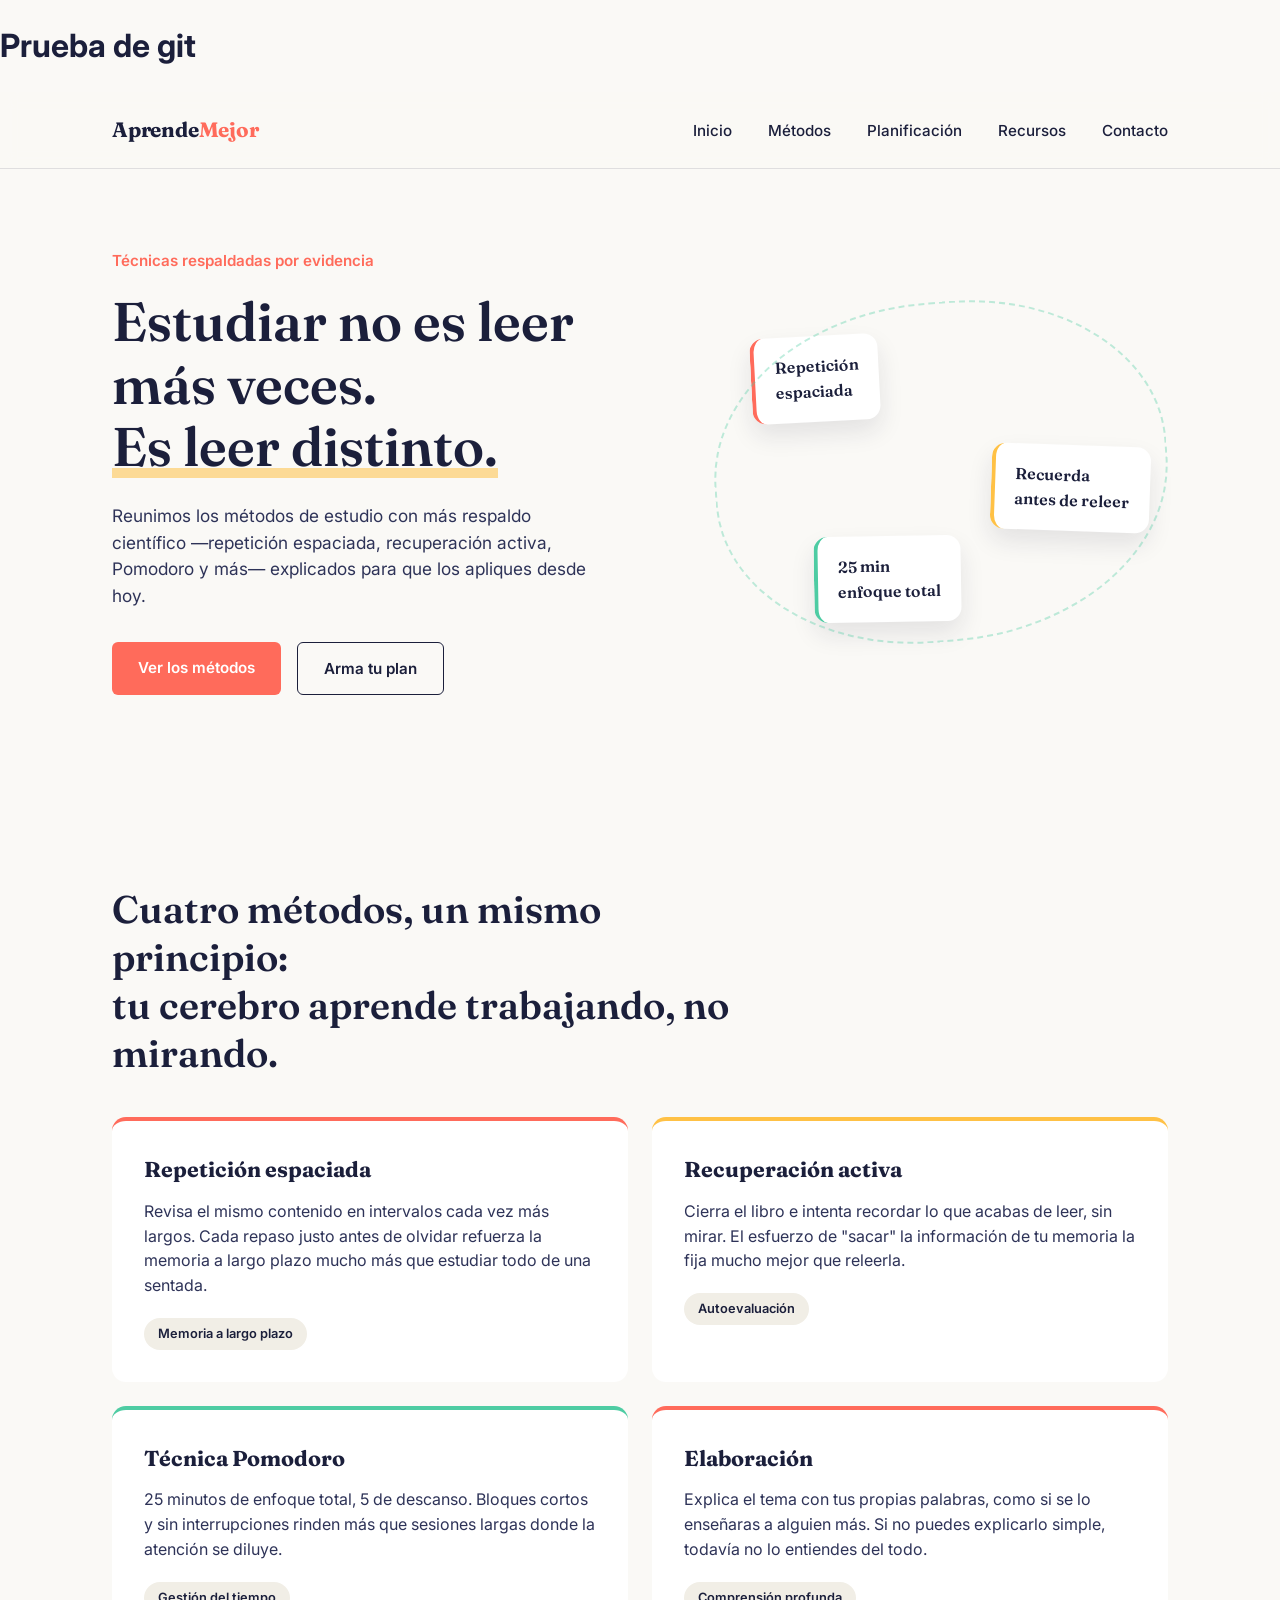
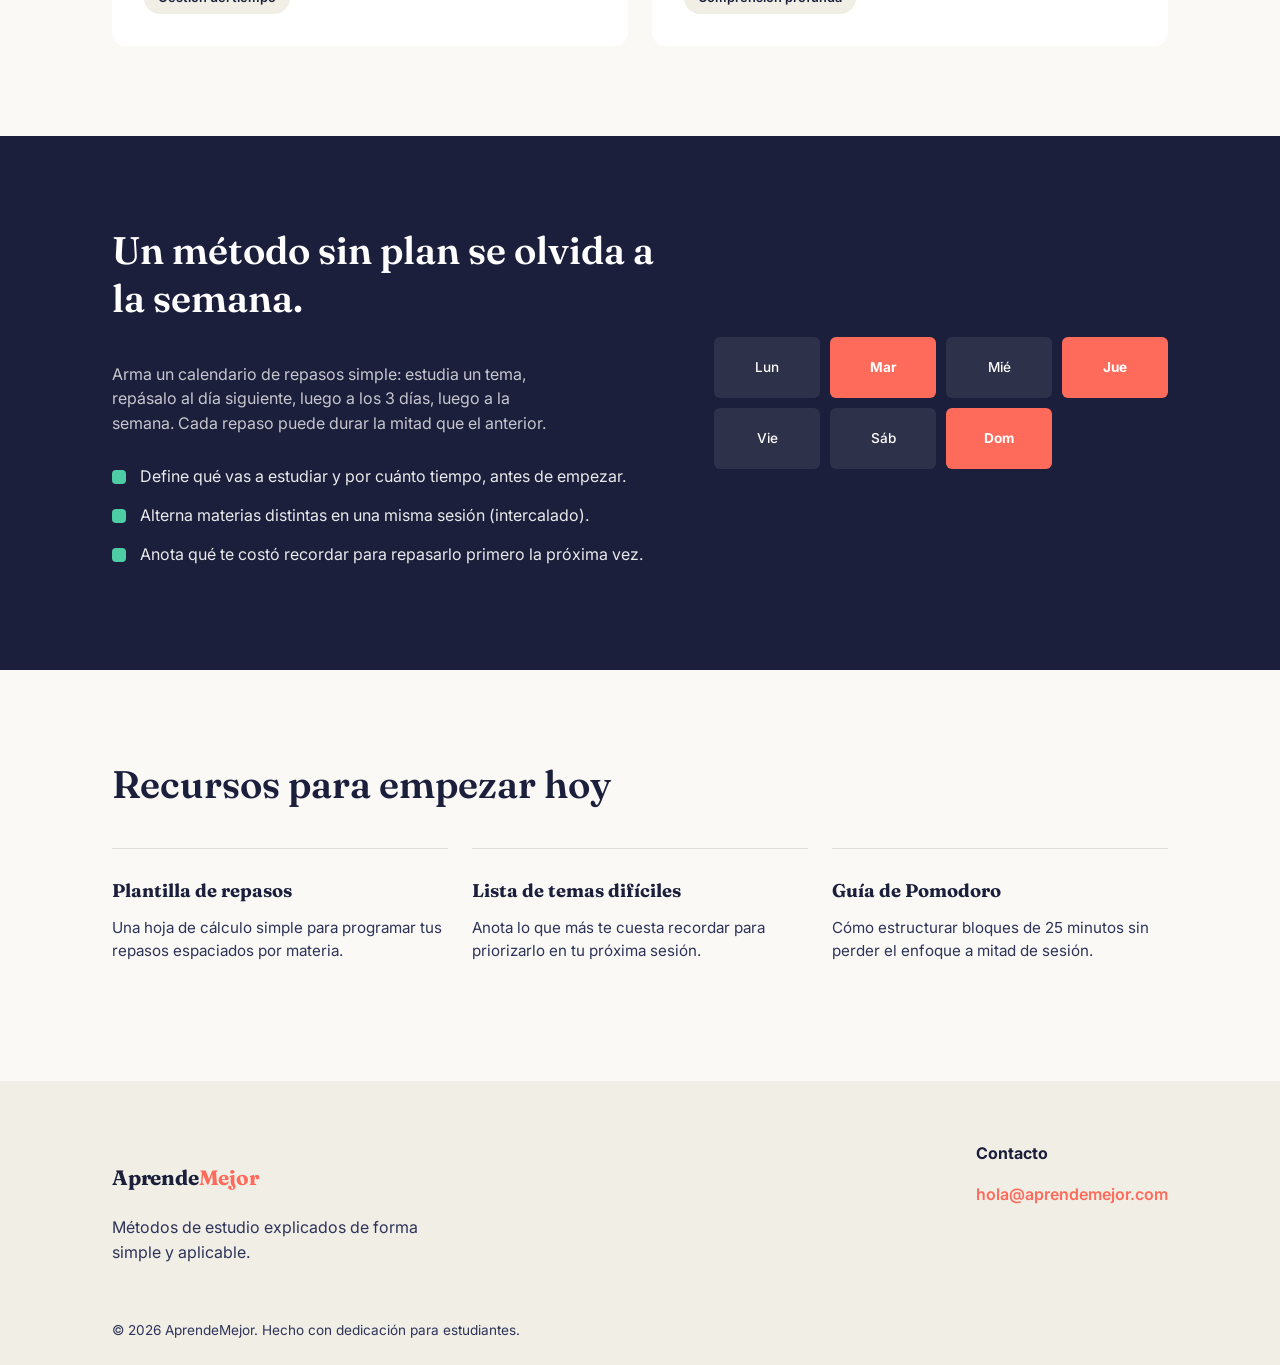
==== index.html @ 11d0bf81 "Prueba de conexion" ====
<!DOCTYPE html>
<html lang="es">
<head>
  <meta charset="UTF-8">
  <meta name="viewport" content="width=device-width, initial-scale=1.0">
  <title>Aprende Mejor — Métodos de Estudio</title>
  <meta name="description" content="Guía práctica de métodos de estudio comprobados: técnicas, planificación y herramientas para estudiar mejor.">
  <h1>Prueba de git</h1>
  <link rel="preconnect" href="https://fonts.googleapis.com">
  <link rel="preconnect" href="https://fonts.gstatic.com" crossorigin>
  <link href="https://fonts.googleapis.com/css2?family=Fraunces:opsz,wght@9..144,400;9..144,600;9..144,700&family=Inter:wght@400;500;600;700&display=swap" rel="stylesheet">
  <link rel="stylesheet" href="styles.css">
</head>
<body>

  <!-- ===== HEADER / MENÚ ===== -->
  <header class="site-header" id="header">
    <div class="header-inner">
      <a href="#inicio" class="logo">Aprende<span class="logo-accent">Mejor</span></a>

      <nav class="main-nav" id="main-nav">
        <ul>
          <li><a href="#inicio">Inicio</a></li>
          <li><a href="#metodos">Métodos</a></li>
          <li><a href="#planificacion">Planificación</a></li>
          <li><a href="#recursos">Recursos</a></li>
          <li><a href="#contacto">Contacto</a></li>
        </ul>
      </nav>

      <button class="menu-toggle" id="menu-toggle" aria-label="Abrir menú" aria-expanded="false">
        <span></span><span></span><span></span>
      </button>
    </div>
  </header>

  <!-- ===== HERO ===== -->
  <section class="hero" id="inicio">
    <div class="hero-inner">
      <p class="hero-eyebrow">Técnicas respaldadas por evidencia</p>
      <h1 class="hero-title">Estudiar no es leer más veces. <span class="underline-mark">Es leer distinto.</span></h1>
      <p class="hero-lead">Reunimos los métodos de estudio con más respaldo científico —repetición espaciada, recuperación activa, Pomodoro y más— explicados para que los apliques desde hoy.</p>
      <div class="hero-actions">
        <a href="#metodos" class="btn btn-primary">Ver los métodos</a>
        <a href="#planificacion" class="btn btn-ghost">Arma tu plan</a>
      </div>
    </div>
    <div class="hero-visual" aria-hidden="true">
      <div class="note-card note-1">Repetición<br>espaciada</div>
      <div class="note-card note-2">Recuerda<br>antes de releer</div>
      <div class="note-card note-3">25 min<br>enfoque total</div>
      <div class="hero-scribble"></div>
    </div>
  </section>

  <!-- ===== MÉTODOS ===== -->
  <section class="metodos" id="metodos">
    <div class="section-inner">
      <h2 class="section-title">Cuatro métodos, un mismo principio: <br>tu cerebro aprende trabajando, no mirando.</h2>

      <div class="metodos-grid">
        <article class="metodo-card metodo-coral">
          <h3>Repetición espaciada</h3>
          <p>Revisa el mismo contenido en intervalos cada vez más largos. Cada repaso justo antes de olvidar refuerza la memoria a largo plazo mucho más que estudiar todo de una sentada.</p>
          <span class="metodo-tag">Memoria a largo plazo</span>
        </article>

        <article class="metodo-card metodo-mango">
          <h3>Recuperación activa</h3>
          <p>Cierra el libro e intenta recordar lo que acabas de leer, sin mirar. El esfuerzo de "sacar" la información de tu memoria la fija mucho mejor que releerla.</p>
          <span class="metodo-tag">Autoevaluación</span>
        </article>

        <article class="metodo-card metodo-menta">
          <h3>Técnica Pomodoro</h3>
          <p>25 minutos de enfoque total, 5 de descanso. Bloques cortos y sin interrupciones rinden más que sesiones largas donde la atención se diluye.</p>
          <span class="metodo-tag">Gestión del tiempo</span>
        </article>

        <article class="metodo-card metodo-coral">
          <h3>Elaboración</h3>
          <p>Explica el tema con tus propias palabras, como si se lo enseñaras a alguien más. Si no puedes explicarlo simple, todavía no lo entiendes del todo.</p>
          <span class="metodo-tag">Comprensión profunda</span>
        </article>
      </div>
    </div>
  </section>

  <!-- ===== PLANIFICACIÓN ===== -->
  <section class="planificacion" id="planificacion">
    <div class="section-inner planificacion-inner">
      <div class="planificacion-texto">
        <h2 class="section-title">Un método sin plan se olvida a la semana.</h2>
        <p>Arma un calendario de repasos simple: estudia un tema, repásalo al día siguiente, luego a los 3 días, luego a la semana. Cada repaso puede durar la mitad que el anterior.</p>
        <ul class="check-list">
          <li>Define qué vas a estudiar y por cuánto tiempo, antes de empezar.</li>
          <li>Alterna materias distintas en una misma sesión (intercalado).</li>
          <li>Anota qué te costó recordar para repasarlo primero la próxima vez.</li>
        </ul>
      </div>
      <div class="planificacion-visual" aria-hidden="true">
        <div class="calendar-mock">
          <div class="cal-day">Lun</div>
          <div class="cal-day active">Mar</div>
          <div class="cal-day">Mié</div>
          <div class="cal-day active">Jue</div>
          <div class="cal-day">Vie</div>
          <div class="cal-day">Sáb</div>
          <div class="cal-day active">Dom</div>
        </div>
      </div>
    </div>
  </section>

  <!-- ===== RECURSOS ===== -->
  <section class="recursos" id="recursos">
    <div class="section-inner">
      <h2 class="section-title">Recursos para empezar hoy</h2>
      <div class="recursos-grid">
        <div class="recurso-item">
          <h3>Plantilla de repasos</h3>
          <p>Una hoja de cálculo simple para programar tus repasos espaciados por materia.</p>
        </div>
        <div class="recurso-item">
          <h3>Lista de temas difíciles</h3>
          <p>Anota lo que más te cuesta recordar para priorizarlo en tu próxima sesión.</p>
        </div>
        <div class="recurso-item">
          <h3>Guía de Pomodoro</h3>
          <p>Cómo estructurar bloques de 25 minutos sin perder el enfoque a mitad de sesión.</p>
        </div>
      </div>
    </div>
  </section>

  <!-- ===== CONTACTO / FOOTER ===== -->
  <footer class="site-footer" id="contacto">
    <div class="footer-inner">
      <div class="footer-brand">
        <p class="logo">Aprende<span class="logo-accent">Mejor</span></p>
        <p>Métodos de estudio explicados de forma simple y aplicable.</p>
      </div>
      <div class="footer-contact">
        <h3>Contacto</h3>
        <p><a href="mailto:hola@aprendemejor.com">hola@aprendemejor.com</a></p>
      </div>
    </div>
    <p class="footer-bottom">© 2026 AprendeMejor. Hecho con dedicación para estudiantes.</p>
  </footer>

  <script src="js/script.js"></script>
</body>
</html>
---- styles.css ----
/* =========================================
   AprendeMejor — Design tokens
   ========================================= */
:root {
  /* Color */
  --color-ink: #1B1F3B;
  --color-ink-soft: #2E3358;
  --color-bg: #FAF9F6;
  --color-bg-alt: #F1EEE6;
  --color-coral: #FF6B5B;
  --color-mango: #FFC145;
  --color-menta: #4ECCA3;
  --color-white: #FFFFFF;
  --color-border: rgba(27, 31, 59, 0.12);

  /* Type */
  --font-display: 'Fraunces', serif;
  --font-body: 'Inter', sans-serif;

  /* Layout */
  --container-width: 1120px;
  --radius-sm: 6px;
  --radius-md: 14px;
}

* { box-sizing: border-box; }

html {
  scroll-behavior: smooth;
}

body {
  margin: 0;
  font-family: var(--font-body);
  color: var(--color-ink);
  background: var(--color-bg);
  line-height: 1.55;
}

img { max-width: 100%; display: block; }

a { color: inherit; text-decoration: none; }

ul { list-style: none; margin: 0; padding: 0; }

.section-inner,
.header-inner,
.footer-inner {
  max-width: var(--container-width);
  margin: 0 auto;
  padding: 0 32px;
}

.section-title {
  font-family: var(--font-display);
  font-weight: 600;
  font-size: clamp(1.7rem, 3vw, 2.4rem);
  line-height: 1.25;
  max-width: 640px;
  margin: 0 0 40px;
}

/* =========================================
   Header
   ========================================= */
.site-header {
  position: sticky;
  top: 0;
  z-index: 50;
  background: rgba(250, 249, 246, 0.9);
  backdrop-filter: blur(8px);
  border-bottom: 1px solid var(--color-border);
}

.header-inner {
  display: flex;
  align-items: center;
  justify-content: space-between;
  height: 76px;
}

.logo {
  font-family: var(--font-display);
  font-weight: 700;
  font-size: 1.3rem;
  letter-spacing: -0.01em;
}

.logo-accent { color: var(--color-coral); }

.main-nav ul {
  display: flex;
  gap: 36px;
}

.main-nav a {
  font-weight: 500;
  font-size: 0.95rem;
  position: relative;
  padding-bottom: 4px;
}

.main-nav a::after {
  content: '';
  position: absolute;
  left: 0;
  bottom: 0;
  width: 0;
  height: 2px;
  background: var(--color-coral);
  transition: width 0.2s ease;
}

.main-nav a:hover::after { width: 100%; }

.menu-toggle {
  display: none;
  flex-direction: column;
  justify-content: center;
  gap: 5px;
  width: 34px;
  height: 34px;
  background: none;
  border: none;
  cursor: pointer;
}

.menu-toggle span {
  height: 2px;
  background: var(--color-ink);
  border-radius: 2px;
}

/* =========================================
   Hero
   ========================================= */
.hero {
  max-width: var(--container-width);
  margin: 0 auto;
  padding: 80px 32px 100px;
  display: grid;
  grid-template-columns: 1.1fr 0.9fr;
  gap: 48px;
  align-items: center;
}

.hero-eyebrow {
  color: var(--color-coral);
  font-weight: 600;
  font-size: 0.95rem;
  margin: 0 0 18px;
}

.hero-title {
  font-family: var(--font-display);
  font-weight: 600;
  font-size: clamp(2.2rem, 4.4vw, 3.4rem);
  line-height: 1.15;
  margin: 0 0 24px;
}

.underline-mark {
  position: relative;
  white-space: nowrap;
}

.underline-mark::after {
  content: '';
  position: absolute;
  left: 0;
  right: 0;
  bottom: 2px;
  height: 10px;
  background: var(--color-mango);
  opacity: 0.55;
  z-index: -1;
}

.hero-lead {
  font-size: 1.08rem;
  max-width: 480px;
  color: var(--color-ink-soft);
  margin: 0 0 32px;
}

.hero-actions { display: flex; gap: 16px; flex-wrap: wrap; }

.btn {
  display: inline-block;
  padding: 14px 26px;
  border-radius: var(--radius-sm);
  font-weight: 600;
  font-size: 0.95rem;
  transition: transform 0.15s ease, box-shadow 0.15s ease;
}

.btn-primary {
  background: var(--color-coral);
  color: var(--color-white);
}

.btn-primary:hover { transform: translateY(-2px); }

.btn-ghost {
  border: 1.5px solid var(--color-ink);
}

.btn-ghost:hover { background: var(--color-ink); color: var(--color-white); }

.hero-visual {
  position: relative;
  min-height: 340px;
}

.hero-scribble {
  position: absolute;
  inset: 0;
  border: 2px dashed var(--color-menta);
  border-radius: 50% 45% 50% 45%;
  opacity: 0.35;
  transform: rotate(-4deg);
}

.note-card {
  position: absolute;
  background: var(--color-white);
  border-radius: var(--radius-md);
  padding: 18px 20px;
  font-family: var(--font-display);
  font-weight: 600;
  font-size: 1rem;
  box-shadow: 0 12px 24px rgba(27, 31, 59, 0.1);
}

.note-1 { top: 10%; left: 8%; border-left: 4px solid var(--color-coral); transform: rotate(-3deg); }
.note-2 { top: 42%; right: 4%; border-left: 4px solid var(--color-mango); transform: rotate(2deg); }
.note-3 { bottom: 6%; left: 22%; border-left: 4px solid var(--color-menta); transform: rotate(-1deg); }

/* =========================================
   Métodos
   ========================================= */
.metodos { padding: 90px 0; }

.metodos-grid {
  display: grid;
  grid-template-columns: repeat(2, 1fr);
  gap: 24px;
}

.metodo-card {
  background: var(--color-white);
  border-radius: var(--radius-md);
  padding: 32px;
  border-top: 4px solid transparent;
}

.metodo-card h3 {
  font-family: var(--font-display);
  font-size: 1.35rem;
  margin: 0 0 12px;
}

.metodo-card p {
  color: var(--color-ink-soft);
  margin: 0 0 20px;
}

.metodo-tag {
  display: inline-block;
  font-size: 0.8rem;
  font-weight: 600;
  padding: 6px 14px;
  border-radius: 999px;
  background: var(--color-bg-alt);
}

.metodo-coral { border-top-color: var(--color-coral); }
.metodo-mango { border-top-color: var(--color-mango); }
.metodo-menta { border-top-color: var(--color-menta); }

/* =========================================
   Planificación
   ========================================= */
.planificacion {
  background: var(--color-ink);
  color: var(--color-white);
  padding: 90px 0;
}

.planificacion .section-title { color: var(--color-white); }

.planificacion-inner {
  display: grid;
  grid-template-columns: 1.1fr 0.9fr;
  gap: 48px;
  align-items: center;
}

.planificacion-texto p {
  color: rgba(255,255,255,0.75);
  max-width: 460px;
  margin: 0 0 28px;
}

.check-list li {
  position: relative;
  padding-left: 28px;
  margin-bottom: 14px;
  color: rgba(255,255,255,0.9);
}

.check-list li::before {
  content: '';
  position: absolute;
  left: 0;
  top: 6px;
  width: 14px;
  height: 14px;
  border-radius: 4px;
  background: var(--color-menta);
}

.calendar-mock {
  display: grid;
  grid-template-columns: repeat(4, 1fr);
  gap: 10px;
}

.cal-day {
  background: rgba(255,255,255,0.08);
  border-radius: var(--radius-sm);
  padding: 20px 8px;
  text-align: center;
  font-size: 0.85rem;
  font-weight: 500;
}

.cal-day.active {
  background: var(--color-coral);
  font-weight: 700;
}

/* =========================================
   Recursos
   ========================================= */
.recursos { padding: 90px 0; }

.recursos-grid {
  display: grid;
  grid-template-columns: repeat(3, 1fr);
  gap: 24px;
}

.recurso-item {
  padding: 28px 0;
  border-top: 1px solid var(--color-border);
}

.recurso-item h3 {
  font-family: var(--font-display);
  font-size: 1.15rem;
  margin: 0 0 10px;
}

.recurso-item p {
  color: var(--color-ink-soft);
  margin: 0;
  font-size: 0.95rem;
}

/* =========================================
   Footer
   ========================================= */
.site-footer {
  background: var(--color-bg-alt);
  padding: 60px 0 24px;
}

.footer-inner {
  display: flex;
  justify-content: space-between;
  flex-wrap: wrap;
  gap: 32px;
  margin-bottom: 40px;
}

.footer-brand p:last-child {
  color: var(--color-ink-soft);
  max-width: 320px;
  margin-top: 10px;
}

.footer-contact h3 {
  font-size: 1rem;
  margin: 0 0 10px;
}

.footer-contact a { color: var(--color-coral); font-weight: 600; }

.footer-bottom {
  max-width: var(--container-width);
  margin: 0 auto;
  padding: 0 32px;
  font-size: 0.85rem;
  color: var(--color-ink-soft);
}

/* =========================================
   Responsive
   ========================================= */
@media (max-width: 860px) {
  .hero,
  .planificacion-inner {
    grid-template-columns: 1fr;
  }

  .hero-visual { min-height: 220px; order: -1; }

  .metodos-grid,
  .recursos-grid {
    grid-template-columns: 1fr;
  }

  .main-nav {
    position: fixed;
    top: 76px;
    left: 0;
    right: 0;
    background: var(--color-bg);
    border-bottom: 1px solid var(--color-border);
    transform: translateY(-150%);
    transition: transform 0.25s ease;
  }

  .main-nav.open { transform: translateY(0); }

  .main-nav ul {
    flex-direction: column;
    padding: 24px 32px;
    gap: 20px;
  }

  .menu-toggle { display: flex; }
}

/* Reduced motion */
@media (prefers-reduced-motion: reduce) {
  html { scroll-behavior: auto; }
  * { transition: none !important; }
}

/* Keyboard focus visibility */
a:focus-visible,
button:focus-visible {
  outline: 2px solid var(--color-coral);
  outline-offset: 2px;
}
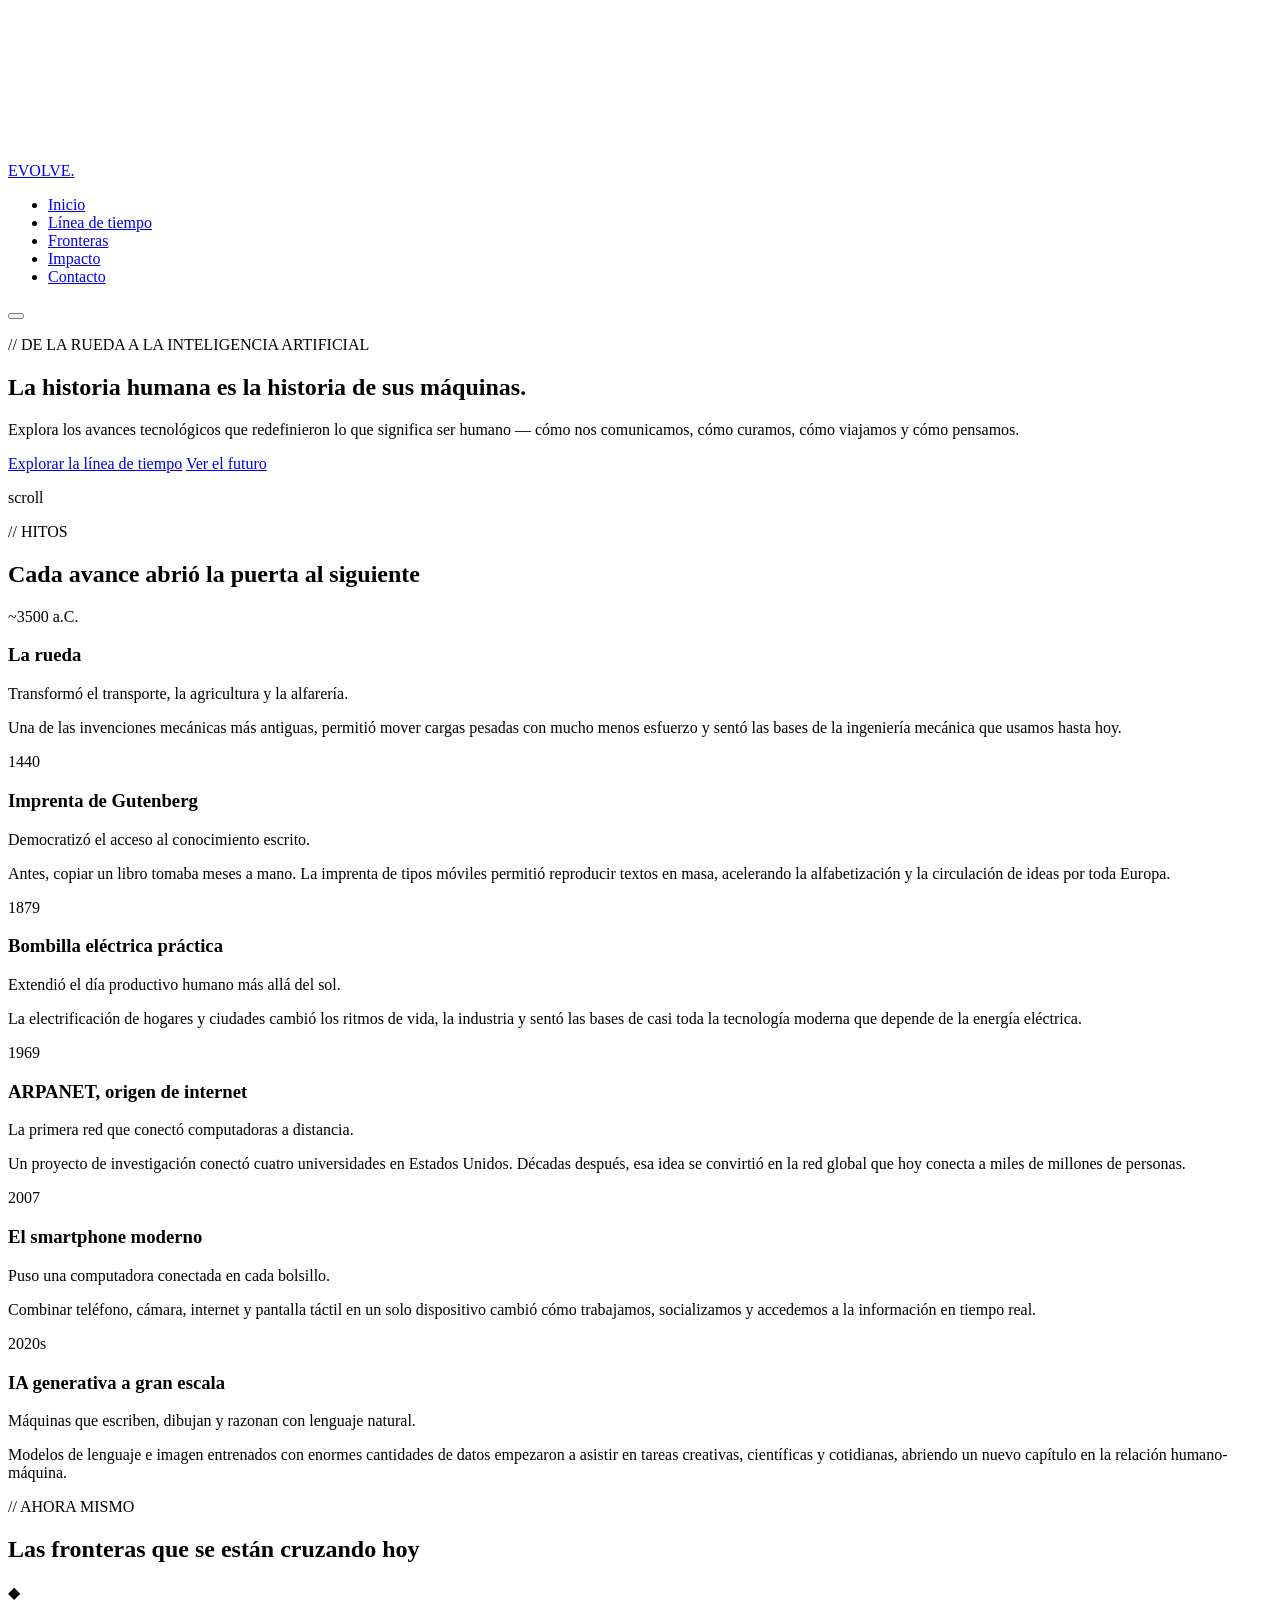
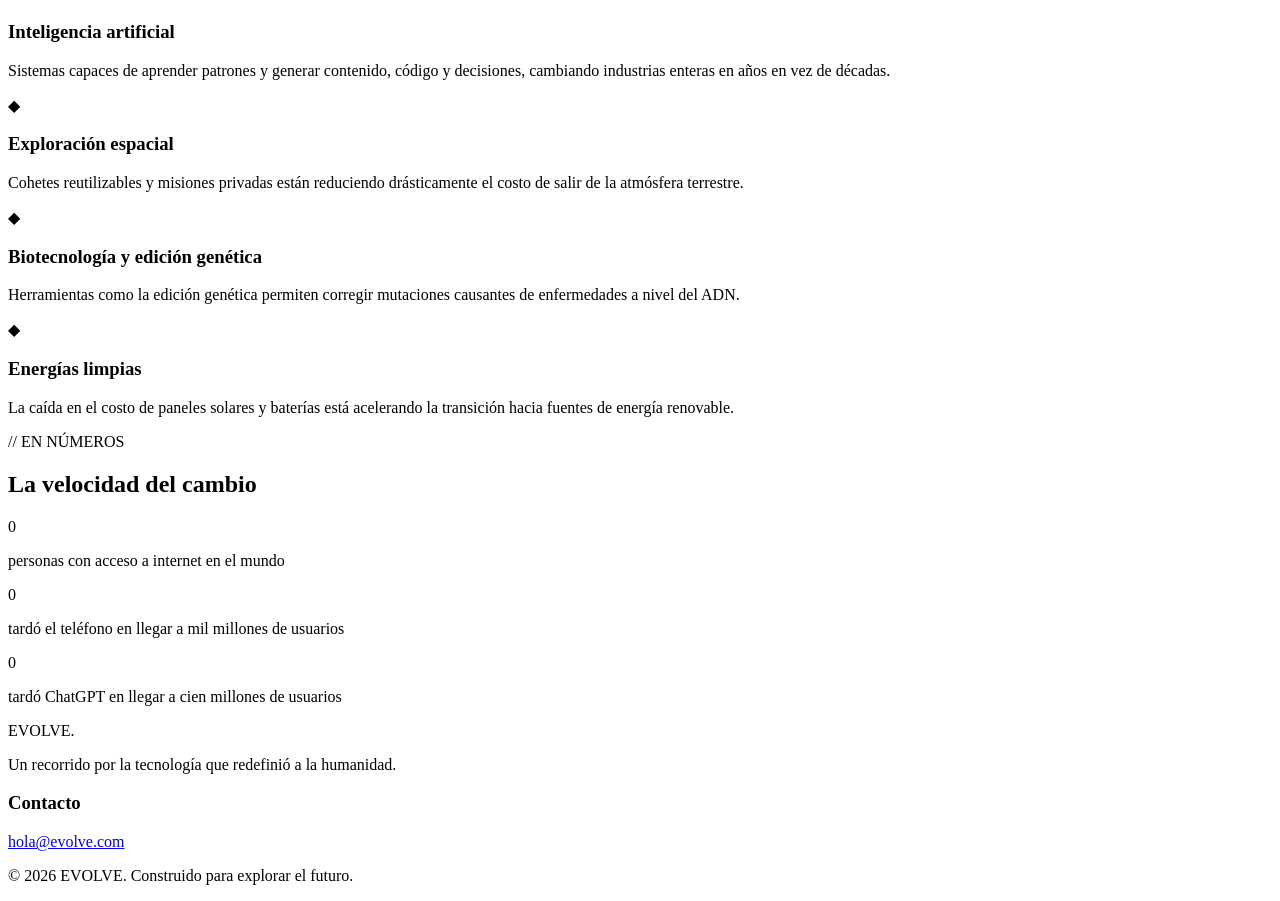
==== commit 04a0ce68: "Avances tecnologicos" ====
--- a/index.html
+++ b/index.html
@@ -3,27 +3,29 @@
 <head>
   <meta charset="UTF-8">
   <meta name="viewport" content="width=device-width, initial-scale=1.0">
-  <title>Aprende Mejor — Métodos de Estudio</title>
-  <meta name="description" content="Guía práctica de métodos de estudio comprobados: técnicas, planificación y herramientas para estudiar mejor.">
-  <h1>Prueba de git</h1>
+  <title>EVOLVE — Avances Tecnológicos de la Humanidad</title>
+  <meta name="description" content="Un recorrido interactivo por los hitos tecnológicos que transformaron a la humanidad, desde la rueda hasta la inteligencia artificial.">
   <link rel="preconnect" href="https://fonts.googleapis.com">
   <link rel="preconnect" href="https://fonts.gstatic.com" crossorigin>
-  <link href="https://fonts.googleapis.com/css2?family=Fraunces:opsz,wght@9..144,400;9..144,600;9..144,700&family=Inter:wght@400;500;600;700&display=swap" rel="stylesheet">
-  <link rel="stylesheet" href="styles.css">
+  <link href="https://fonts.googleapis.com/css2?family=Space+Grotesk:wght@400;500;600;700&family=Inter:wght@400;500;600&family=JetBrains+Mono:wght@400;500&display=swap" rel="stylesheet">
+  <link rel="stylesheet" href="css/styles.css">
 </head>
 <body>
+
+  <!-- Fondo animado de partículas -->
+  <canvas id="particle-canvas"></canvas>
 
   <!-- ===== HEADER / MENÚ ===== -->
   <header class="site-header" id="header">
     <div class="header-inner">
-      <a href="#inicio" class="logo">Aprende<span class="logo-accent">Mejor</span></a>
+      <a href="#inicio" class="logo">EVOLVE<span class="logo-dot">.</span></a>
 
       <nav class="main-nav" id="main-nav">
         <ul>
           <li><a href="#inicio">Inicio</a></li>
-          <li><a href="#metodos">Métodos</a></li>
-          <li><a href="#planificacion">Planificación</a></li>
-          <li><a href="#recursos">Recursos</a></li>
+          <li><a href="#linea-tiempo">Línea de tiempo</a></li>
+          <li><a href="#fronteras">Fronteras</a></li>
+          <li><a href="#impacto">Impacto</a></li>
           <li><a href="#contacto">Contacto</a></li>
         </ul>
       </nav>
@@ -37,97 +39,144 @@
   <!-- ===== HERO ===== -->
   <section class="hero" id="inicio">
     <div class="hero-inner">
-      <p class="hero-eyebrow">Técnicas respaldadas por evidencia</p>
-      <h1 class="hero-title">Estudiar no es leer más veces. <span class="underline-mark">Es leer distinto.</span></h1>
-      <p class="hero-lead">Reunimos los métodos de estudio con más respaldo científico —repetición espaciada, recuperación activa, Pomodoro y más— explicados para que los apliques desde hoy.</p>
+      <p class="hero-eyebrow">// DE LA RUEDA A LA INTELIGENCIA ARTIFICIAL</p>
+      <h1 class="hero-title">La historia humana es la historia de <span class="glow-text">sus máquinas</span>.</h1>
+      <p class="hero-lead">Explora los avances tecnológicos que redefinieron lo que significa ser humano — cómo nos comunicamos, cómo curamos, cómo viajamos y cómo pensamos.</p>
       <div class="hero-actions">
-        <a href="#metodos" class="btn btn-primary">Ver los métodos</a>
-        <a href="#planificacion" class="btn btn-ghost">Arma tu plan</a>
-      </div>
-    </div>
-    <div class="hero-visual" aria-hidden="true">
-      <div class="note-card note-1">Repetición<br>espaciada</div>
-      <div class="note-card note-2">Recuerda<br>antes de releer</div>
-      <div class="note-card note-3">25 min<br>enfoque total</div>
-      <div class="hero-scribble"></div>
-    </div>
-  </section>
-
-  <!-- ===== MÉTODOS ===== -->
-  <section class="metodos" id="metodos">
+        <a href="#linea-tiempo" class="btn btn-primary">Explorar la línea de tiempo</a>
+        <a href="#fronteras" class="btn btn-ghost">Ver el futuro</a>
+      </div>
+    </div>
+    <div class="hero-scroll-hint" aria-hidden="true">
+      <span></span>
+      <p>scroll</p>
+    </div>
+  </section>
+
+  <!-- ===== LÍNEA DE TIEMPO ===== -->
+  <section class="linea-tiempo" id="linea-tiempo">
     <div class="section-inner">
-      <h2 class="section-title">Cuatro métodos, un mismo principio: <br>tu cerebro aprende trabajando, no mirando.</h2>
-
-      <div class="metodos-grid">
-        <article class="metodo-card metodo-coral">
-          <h3>Repetición espaciada</h3>
-          <p>Revisa el mismo contenido en intervalos cada vez más largos. Cada repaso justo antes de olvidar refuerza la memoria a largo plazo mucho más que estudiar todo de una sentada.</p>
-          <span class="metodo-tag">Memoria a largo plazo</span>
-        </article>
-
-        <article class="metodo-card metodo-mango">
-          <h3>Recuperación activa</h3>
-          <p>Cierra el libro e intenta recordar lo que acabas de leer, sin mirar. El esfuerzo de "sacar" la información de tu memoria la fija mucho mejor que releerla.</p>
-          <span class="metodo-tag">Autoevaluación</span>
-        </article>
-
-        <article class="metodo-card metodo-menta">
-          <h3>Técnica Pomodoro</h3>
-          <p>25 minutos de enfoque total, 5 de descanso. Bloques cortos y sin interrupciones rinden más que sesiones largas donde la atención se diluye.</p>
-          <span class="metodo-tag">Gestión del tiempo</span>
-        </article>
-
-        <article class="metodo-card metodo-coral">
-          <h3>Elaboración</h3>
-          <p>Explica el tema con tus propias palabras, como si se lo enseñaras a alguien más. Si no puedes explicarlo simple, todavía no lo entiendes del todo.</p>
-          <span class="metodo-tag">Comprensión profunda</span>
-        </article>
-      </div>
-    </div>
-  </section>
-
-  <!-- ===== PLANIFICACIÓN ===== -->
-  <section class="planificacion" id="planificacion">
-    <div class="section-inner planificacion-inner">
-      <div class="planificacion-texto">
-        <h2 class="section-title">Un método sin plan se olvida a la semana.</h2>
-        <p>Arma un calendario de repasos simple: estudia un tema, repásalo al día siguiente, luego a los 3 días, luego a la semana. Cada repaso puede durar la mitad que el anterior.</p>
-        <ul class="check-list">
-          <li>Define qué vas a estudiar y por cuánto tiempo, antes de empezar.</li>
-          <li>Alterna materias distintas en una misma sesión (intercalado).</li>
-          <li>Anota qué te costó recordar para repasarlo primero la próxima vez.</li>
-        </ul>
-      </div>
-      <div class="planificacion-visual" aria-hidden="true">
-        <div class="calendar-mock">
-          <div class="cal-day">Lun</div>
-          <div class="cal-day active">Mar</div>
-          <div class="cal-day">Mié</div>
-          <div class="cal-day active">Jue</div>
-          <div class="cal-day">Vie</div>
-          <div class="cal-day">Sáb</div>
-          <div class="cal-day active">Dom</div>
+      <p class="section-eyebrow">// HITOS</p>
+      <h2 class="section-title">Cada avance abrió la puerta al siguiente</h2>
+
+      <div class="timeline" id="timeline">
+        <div class="timeline-line"></div>
+
+        <article class="timeline-item" data-year="~3500 a.C.">
+          <div class="timeline-marker"></div>
+          <div class="timeline-card">
+            <span class="timeline-year">~3500 a.C.</span>
+            <h3>La rueda</h3>
+            <p class="timeline-summary">Transformó el transporte, la agricultura y la alfarería.</p>
+            <p class="timeline-detail">Una de las invenciones mecánicas más antiguas, permitió mover cargas pesadas con mucho menos esfuerzo y sentó las bases de la ingeniería mecánica que usamos hasta hoy.</p>
+          </div>
+        </article>
+
+        <article class="timeline-item" data-year="1440">
+          <div class="timeline-marker"></div>
+          <div class="timeline-card">
+            <span class="timeline-year">1440</span>
+            <h3>Imprenta de Gutenberg</h3>
+            <p class="timeline-summary">Democratizó el acceso al conocimiento escrito.</p>
+            <p class="timeline-detail">Antes, copiar un libro tomaba meses a mano. La imprenta de tipos móviles permitió reproducir textos en masa, acelerando la alfabetización y la circulación de ideas por toda Europa.</p>
+          </div>
+        </article>
+
+        <article class="timeline-item" data-year="1879">
+          <div class="timeline-marker"></div>
+          <div class="timeline-card">
+            <span class="timeline-year">1879</span>
+            <h3>Bombilla eléctrica práctica</h3>
+            <p class="timeline-summary">Extendió el día productivo humano más allá del sol.</p>
+            <p class="timeline-detail">La electrificación de hogares y ciudades cambió los ritmos de vida, la industria y sentó las bases de casi toda la tecnología moderna que depende de la energía eléctrica.</p>
+          </div>
+        </article>
+
+        <article class="timeline-item" data-year="1969">
+          <div class="timeline-marker"></div>
+          <div class="timeline-card">
+            <span class="timeline-year">1969</span>
+            <h3>ARPANET, origen de internet</h3>
+            <p class="timeline-summary">La primera red que conectó computadoras a distancia.</p>
+            <p class="timeline-detail">Un proyecto de investigación conectó cuatro universidades en Estados Unidos. Décadas después, esa idea se convirtió en la red global que hoy conecta a miles de millones de personas.</p>
+          </div>
+        </article>
+
+        <article class="timeline-item" data-year="2007">
+          <div class="timeline-marker"></div>
+          <div class="timeline-card">
+            <span class="timeline-year">2007</span>
+            <h3>El smartphone moderno</h3>
+            <p class="timeline-summary">Puso una computadora conectada en cada bolsillo.</p>
+            <p class="timeline-detail">Combinar teléfono, cámara, internet y pantalla táctil en un solo dispositivo cambió cómo trabajamos, socializamos y accedemos a la información en tiempo real.</p>
+          </div>
+        </article>
+
+        <article class="timeline-item" data-year="2020s">
+          <div class="timeline-marker"></div>
+          <div class="timeline-card">
+            <span class="timeline-year">2020s</span>
+            <h3>IA generativa a gran escala</h3>
+            <p class="timeline-summary">Máquinas que escriben, dibujan y razonan con lenguaje natural.</p>
+            <p class="timeline-detail">Modelos de lenguaje e imagen entrenados con enormes cantidades de datos empezaron a asistir en tareas creativas, científicas y cotidianas, abriendo un nuevo capítulo en la relación humano-máquina.</p>
+          </div>
+        </article>
+      </div>
+    </div>
+  </section>
+
+  <!-- ===== FRONTERAS ACTUALES ===== -->
+  <section class="fronteras" id="fronteras">
+    <div class="section-inner">
+      <p class="section-eyebrow">// AHORA MISMO</p>
+      <h2 class="section-title">Las fronteras que se están cruzando hoy</h2>
+
+      <div class="fronteras-grid">
+        <article class="frontera-card">
+          <div class="frontera-icon">◆</div>
+          <h3>Inteligencia artificial</h3>
+          <p>Sistemas capaces de aprender patrones y generar contenido, código y decisiones, cambiando industrias enteras en años en vez de décadas.</p>
+        </article>
+
+        <article class="frontera-card">
+          <div class="frontera-icon">◆</div>
+          <h3>Exploración espacial</h3>
+          <p>Cohetes reutilizables y misiones privadas están reduciendo drásticamente el costo de salir de la atmósfera terrestre.</p>
+        </article>
+
+        <article class="frontera-card">
+          <div class="frontera-icon">◆</div>
+          <h3>Biotecnología y edición genética</h3>
+          <p>Herramientas como la edición genética permiten corregir mutaciones causantes de enfermedades a nivel del ADN.</p>
+        </article>
+
+        <article class="frontera-card">
+          <div class="frontera-icon">◆</div>
+          <h3>Energías limpias</h3>
+          <p>La caída en el costo de paneles solares y baterías está acelerando la transición hacia fuentes de energía renovable.</p>
+        </article>
+      </div>
+    </div>
+  </section>
+
+  <!-- ===== IMPACTO / ESTADÍSTICAS ===== -->
+  <section class="impacto" id="impacto">
+    <div class="section-inner">
+      <p class="section-eyebrow">// EN NÚMEROS</p>
+      <h2 class="section-title">La velocidad del cambio</h2>
+
+      <div class="stats-grid">
+        <div class="stat-item">
+          <span class="stat-number" data-target="5" data-suffix="B+">0</span>
+          <p>personas con acceso a internet en el mundo</p>
         </div>
-      </div>
-    </div>
-  </section>
-
-  <!-- ===== RECURSOS ===== -->
-  <section class="recursos" id="recursos">
-    <div class="section-inner">
-      <h2 class="section-title">Recursos para empezar hoy</h2>
-      <div class="recursos-grid">
-        <div class="recurso-item">
-          <h3>Plantilla de repasos</h3>
-          <p>Una hoja de cálculo simple para programar tus repasos espaciados por materia.</p>
+        <div class="stat-item">
+          <span class="stat-number" data-target="75" data-suffix=" años">0</span>
+          <p>tardó el teléfono en llegar a mil millones de usuarios</p>
         </div>
-        <div class="recurso-item">
-          <h3>Lista de temas difíciles</h3>
-          <p>Anota lo que más te cuesta recordar para priorizarlo en tu próxima sesión.</p>
-        </div>
-        <div class="recurso-item">
-          <h3>Guía de Pomodoro</h3>
-          <p>Cómo estructurar bloques de 25 minutos sin perder el enfoque a mitad de sesión.</p>
+        <div class="stat-item">
+          <span class="stat-number" data-target="2" data-suffix=" años">0</span>
+          <p>tardó ChatGPT en llegar a cien millones de usuarios</p>
         </div>
       </div>
     </div>
@@ -137,15 +186,15 @@
   <footer class="site-footer" id="contacto">
     <div class="footer-inner">
       <div class="footer-brand">
-        <p class="logo">Aprende<span class="logo-accent">Mejor</span></p>
-        <p>Métodos de estudio explicados de forma simple y aplicable.</p>
+        <p class="logo">EVOLVE<span class="logo-dot">.</span></p>
+        <p>Un recorrido por la tecnología que redefinió a la humanidad.</p>
       </div>
       <div class="footer-contact">
         <h3>Contacto</h3>
-        <p><a href="mailto:hola@aprendemejor.com">hola@aprendemejor.com</a></p>
-      </div>
-    </div>
-    <p class="footer-bottom">© 2026 AprendeMejor. Hecho con dedicación para estudiantes.</p>
+        <p><a href="mailto:hola@evolve.com">hola@evolve.com</a></p>
+      </div>
+    </div>
+    <p class="footer-bottom">© 2026 EVOLVE. Construido para explorar el futuro.</p>
   </footer>
 
   <script src="js/script.js"></script>
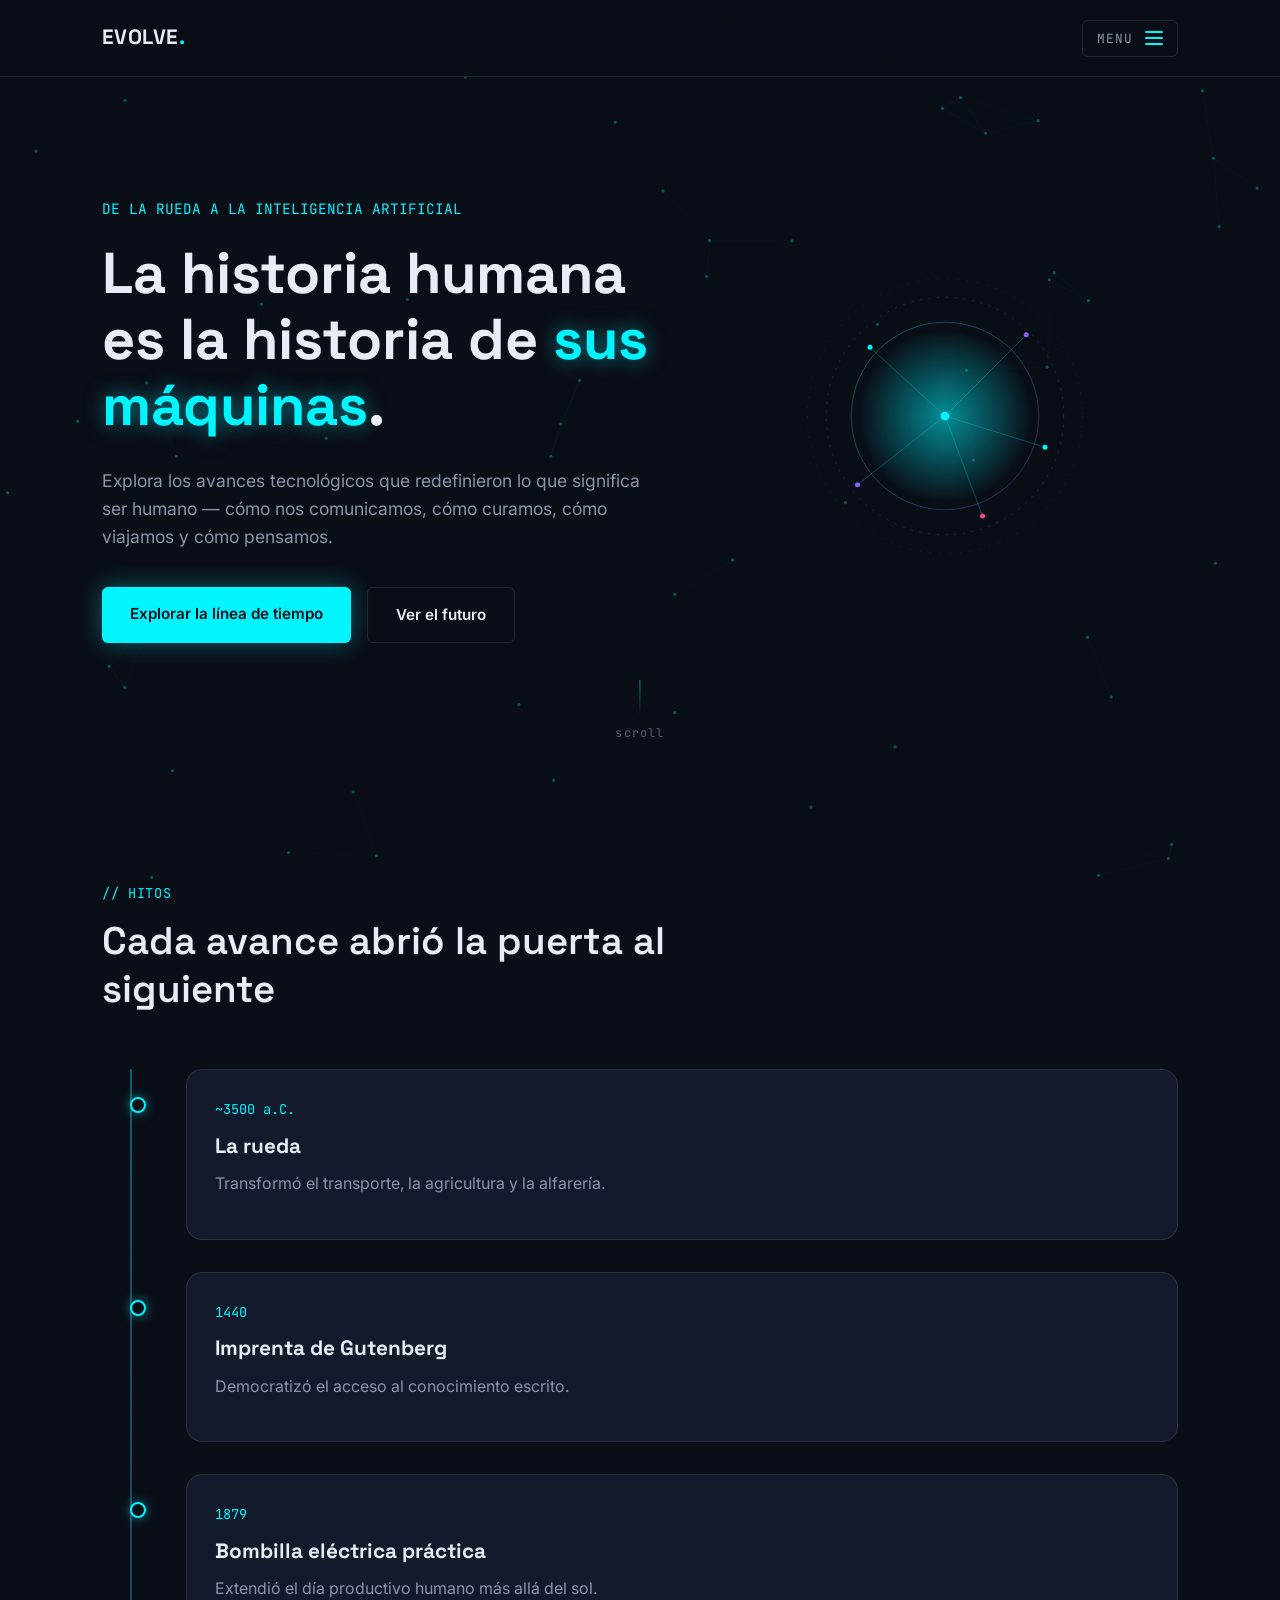
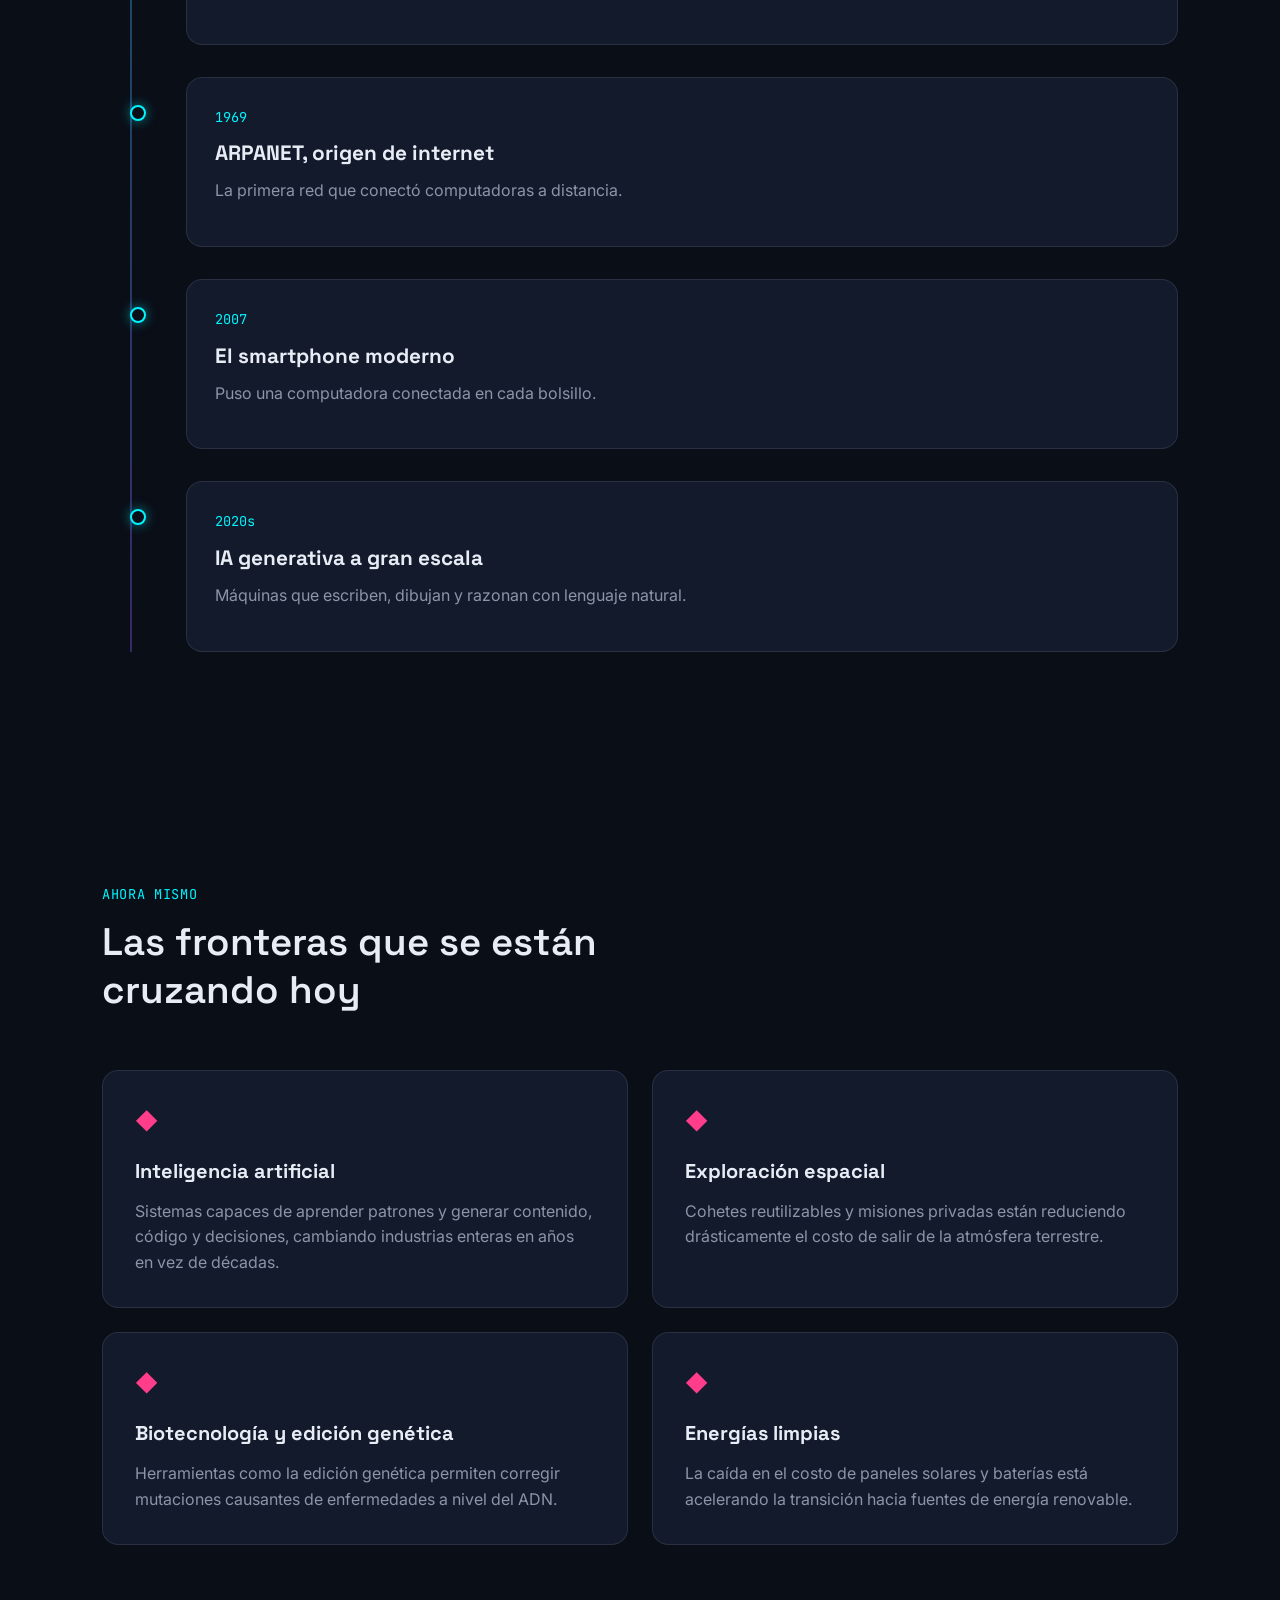
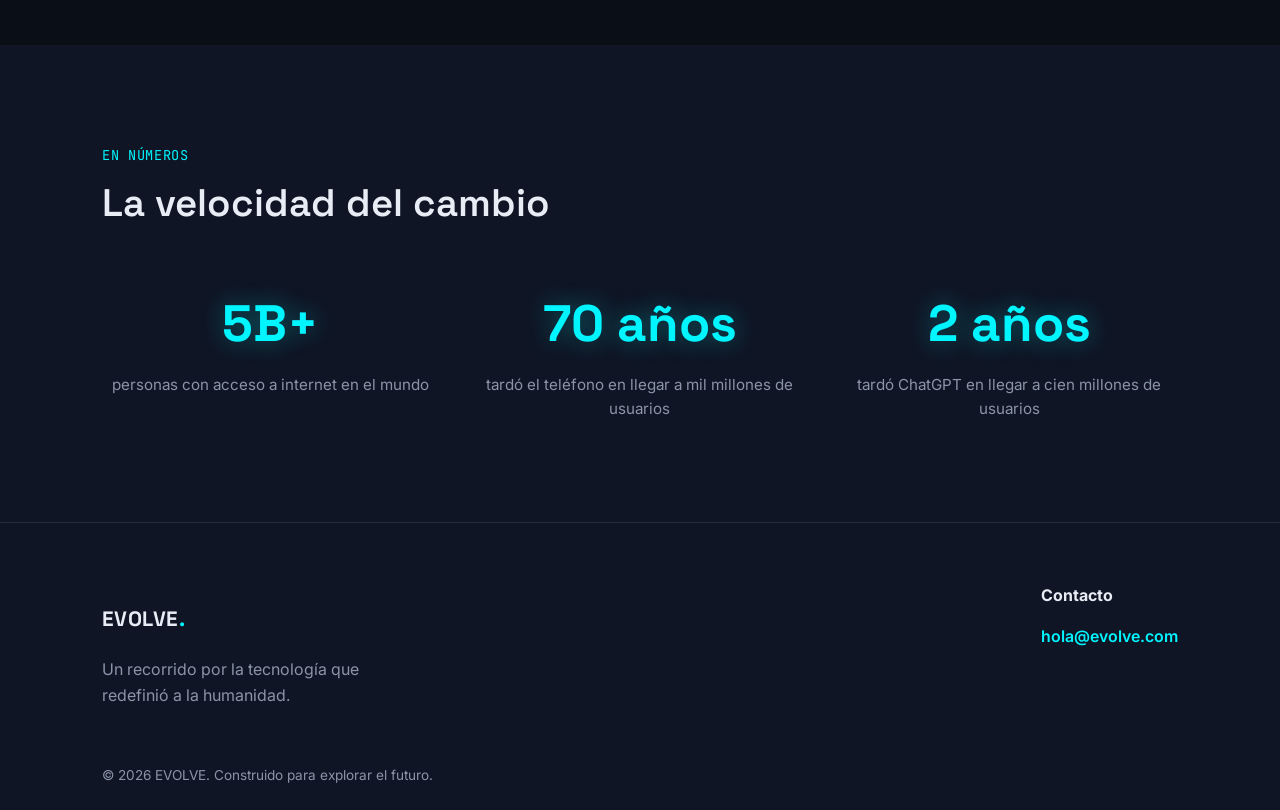
==== commit b49b31b3: "Propuesta pagina tecnologica" ====
--- a/index.html
+++ b/index.html
@@ -8,7 +8,7 @@
   <link rel="preconnect" href="https://fonts.googleapis.com">
   <link rel="preconnect" href="https://fonts.gstatic.com" crossorigin>
   <link href="https://fonts.googleapis.com/css2?family=Space+Grotesk:wght@400;500;600;700&family=Inter:wght@400;500;600&family=JetBrains+Mono:wght@400;500&display=swap" rel="stylesheet">
-  <link rel="stylesheet" href="css/styles.css">
+  <link rel="stylesheet" href="styles.css">
 </head>
 <body>
 
@@ -20,33 +20,74 @@
     <div class="header-inner">
       <a href="#inicio" class="logo">EVOLVE<span class="logo-dot">.</span></a>
 
-      <nav class="main-nav" id="main-nav">
-        <ul>
-          <li><a href="#inicio">Inicio</a></li>
-          <li><a href="#linea-tiempo">Línea de tiempo</a></li>
-          <li><a href="#fronteras">Fronteras</a></li>
-          <li><a href="#impacto">Impacto</a></li>
-          <li><a href="#contacto">Contacto</a></li>
-        </ul>
-      </nav>
-
-      <button class="menu-toggle" id="menu-toggle" aria-label="Abrir menú" aria-expanded="false">
-        <span></span><span></span><span></span>
+      <button class="menu-toggle" id="menu-toggle" aria-label="Abrir menú" aria-expanded="false" aria-controls="main-nav">
+        <span class="menu-toggle-label">MENU</span>
+        <span class="menu-toggle-icon"><span></span><span></span><span></span></span>
       </button>
     </div>
+
+    <nav class="main-nav" id="main-nav">
+      <ul>
+        <li><a href="#inicio"> │ Inicio</a></li>
+        <li><a href="#linea-tiempo"> │ Línea de tiempo</a></li>
+        <li><a href="#fronteras"> │ Fronteras</a></li>
+        <li><a href="#impacto"> │ Impacto</a></li>
+        <li><a href="#contacto"> │ Contacto │</a></li>
+      </ul>
+    </nav>
   </header>
 
   <!-- ===== HERO ===== -->
   <section class="hero" id="inicio">
-    <div class="hero-inner">
-      <p class="hero-eyebrow">// DE LA RUEDA A LA INTELIGENCIA ARTIFICIAL</p>
-      <h1 class="hero-title">La historia humana es la historia de <span class="glow-text">sus máquinas</span>.</h1>
-      <p class="hero-lead">Explora los avances tecnológicos que redefinieron lo que significa ser humano — cómo nos comunicamos, cómo curamos, cómo viajamos y cómo pensamos.</p>
-      <div class="hero-actions">
-        <a href="#linea-tiempo" class="btn btn-primary">Explorar la línea de tiempo</a>
-        <a href="#fronteras" class="btn btn-ghost">Ver el futuro</a>
-      </div>
-    </div>
+    <div class="hero-grid">
+      <div class="hero-inner">
+        <p class="hero-eyebrow"> DE LA RUEDA A LA INTELIGENCIA ARTIFICIAL</p>
+        <h1 class="hero-title">La historia humana es la historia de <span class="glow-text">sus máquinas</span>.</h1>
+        <p class="hero-lead">Explora los avances tecnológicos que redefinieron lo que significa ser humano — cómo nos comunicamos, cómo curamos, cómo viajamos y cómo pensamos.</p>
+        <div class="hero-actions">
+          <a href="#linea-tiempo" class="btn btn-primary">Explorar la línea de tiempo</a>
+          <a href="#fronteras" class="btn btn-ghost">Ver el futuro</a>
+        </div>
+      </div>
+
+      <div class="hero-banner" aria-hidden="true">
+        <svg viewBox="0 0 480 480" xmlns="http://www.w3.org/2000/svg">
+          <defs>
+            <radialGradient id="coreGlow" cx="50%" cy="50%" r="50%">
+              <stop offset="0%" stop-color="#00F5FF" stop-opacity="0.55"/>
+              <stop offset="100%" stop-color="#00F5FF" stop-opacity="0"/>
+            </radialGradient>
+            <linearGradient id="ringGrad" x1="0%" y1="0%" x2="100%" y2="100%">
+              <stop offset="0%" stop-color="#00F5FF"/>
+              <stop offset="100%" stop-color="#8B5CF6"/>
+            </linearGradient>
+          </defs>
+
+          <circle cx="240" cy="240" r="140" fill="url(#coreGlow)"/>
+
+          <circle cx="240" cy="240" r="150" fill="none" stroke="url(#ringGrad)" stroke-width="1" opacity="0.5"/>
+          <circle class="orbit-ring" cx="240" cy="240" r="190" fill="none" stroke="#8B5CF6" stroke-width="1" opacity="0.35" stroke-dasharray="4 10"/>
+          <circle class="orbit-ring orbit-ring-slow" cx="240" cy="240" r="220" fill="none" stroke="#00F5FF" stroke-width="1" opacity="0.2" stroke-dasharray="2 14"/>
+
+          <!-- nodos conectados -->
+          <g stroke="#00F5FF" stroke-width="1" opacity="0.4">
+            <line x1="240" y1="240" x2="120" y2="130"/>
+            <line x1="240" y1="240" x2="370" y2="110"/>
+            <line x1="240" y1="240" x2="400" y2="290"/>
+            <line x1="240" y1="240" x2="300" y2="400"/>
+            <line x1="240" y1="240" x2="100" y2="350"/>
+          </g>
+
+          <circle class="pulse-node" cx="240" cy="240" r="7" fill="#00F5FF"/>
+          <circle cx="120" cy="130" r="4" fill="#00F5FF"/>
+          <circle cx="370" cy="110" r="4" fill="#8B5CF6"/>
+          <circle cx="400" cy="290" r="4" fill="#00F5FF"/>
+          <circle cx="300" cy="400" r="4" fill="#FF3D8A"/>
+          <circle cx="100" cy="350" r="4" fill="#8B5CF6"/>
+        </svg>
+      </div>
+    </div>
+
     <div class="hero-scroll-hint" aria-hidden="true">
       <span></span>
       <p>scroll</p>
@@ -128,7 +169,7 @@
   <!-- ===== FRONTERAS ACTUALES ===== -->
   <section class="fronteras" id="fronteras">
     <div class="section-inner">
-      <p class="section-eyebrow">// AHORA MISMO</p>
+      <p class="section-eyebrow"> AHORA MISMO</p>
       <h2 class="section-title">Las fronteras que se están cruzando hoy</h2>
 
       <div class="fronteras-grid">
@@ -162,7 +203,7 @@
   <!-- ===== IMPACTO / ESTADÍSTICAS ===== -->
   <section class="impacto" id="impacto">
     <div class="section-inner">
-      <p class="section-eyebrow">// EN NÚMEROS</p>
+      <p class="section-eyebrow"> EN NÚMEROS</p>
       <h2 class="section-title">La velocidad del cambio</h2>
 
       <div class="stats-grid">
@@ -197,6 +238,6 @@
     <p class="footer-bottom">© 2026 EVOLVE. Construido para explorar el futuro.</p>
   </footer>
 
-  <script src="js/script.js"></script>
+  <script src="script.js"></script>
 </body>
 </html>
--- a/styles.css
+++ b/styles.css
@@ -0,0 +1,546 @@
+:root {
+  --color-bg: #0A0E17;
+  --color-bg-alt: #0F1524;
+  --color-surface: #131A2B;
+  --color-cyan: #00F5FF;
+  --color-purple: #8B5CF6;
+  --color-magenta: #FF3D8A;
+  --color-text: #E7ECF5;
+  --color-text-soft: #8B94A8;
+  --color-border: rgba(139, 148, 168, 0.18);
+
+  --font-display: 'Space Grotesk', sans-serif;
+  --font-body: 'Inter', sans-serif;
+  --font-mono: 'JetBrains Mono', monospace;
+
+  --container-width: 1140px;
+  --radius-sm: 6px;
+  --radius-md: 16px;
+}
+
+* { box-sizing: border-box; }
+
+html { scroll-behavior: smooth; }
+
+body {
+  margin: 0;
+  font-family: var(--font-body);
+  color: var(--color-text);
+  background: var(--color-bg);
+  line-height: 1.6;
+  position: relative;
+}
+
+img { max-width: 100%; display: block; }
+a { color: inherit; text-decoration: none; }
+ul { list-style: none; margin: 0; padding: 0; }
+
+#particle-canvas {
+  position: fixed;
+  top: 0; left: 0;
+  width: 100%; height: 100%;
+  z-index: 0;
+  opacity: 0.5;
+}
+
+.site-header, .hero, .linea-tiempo, .fronteras, .impacto, .site-footer {
+  position: relative;
+  z-index: 1;
+}
+
+.section-inner, .header-inner, .footer-inner {
+  max-width: var(--container-width);
+  margin: 0 auto;
+  padding: 0 32px;
+}
+
+.section-eyebrow {
+  font-family: var(--font-mono);
+  color: var(--color-cyan);
+  font-size: 0.85rem;
+  letter-spacing: 0.05em;
+  margin: 0 0 12px;
+}
+
+.section-title {
+  font-family: var(--font-display);
+  font-weight: 600;
+  font-size: clamp(1.7rem, 3vw, 2.5rem);
+  line-height: 1.25;
+  max-width: 680px;
+  margin: 0 0 56px;
+}
+
+/* =========================================
+   Header
+   ========================================= */
+.site-header {
+  position: sticky;
+  top: 0;
+  z-index: 50;
+  background: rgba(10, 14, 23, 0.75);
+  backdrop-filter: blur(10px);
+  border-bottom: 1px solid var(--color-border);
+}
+
+.header-inner {
+  display: flex;
+  align-items: center;
+  justify-content: space-between;
+  height: 76px;
+}
+
+.logo {
+  font-family: var(--font-display);
+  font-weight: 700;
+  font-size: 1.3rem;
+  letter-spacing: 0.02em;
+}
+
+.logo-dot { color: var(--color-cyan); }
+
+/* Botón que abre/cierra el menú, en todas las pantallas */
+.menu-toggle {
+  display: flex;
+  align-items: center;
+  gap: 12px;
+  background: none;
+  border: 1px solid var(--color-border);
+  border-radius: var(--radius-sm);
+  padding: 9px 14px;
+  cursor: pointer;
+  transition: border-color 0.2s ease;
+}
+
+.menu-toggle:hover { border-color: var(--color-cyan); }
+
+.menu-toggle-label {
+  font-family: var(--font-mono);
+  font-size: 0.8rem;
+  letter-spacing: 0.08em;
+  color: var(--color-text-soft);
+}
+
+.menu-toggle-icon {
+  display: flex;
+  flex-direction: column;
+  justify-content: center;
+  gap: 4px;
+  width: 18px;
+}
+
+.menu-toggle-icon span {
+  height: 2px;
+  background: var(--color-cyan);
+  border-radius: 2px;
+  transition: transform 0.25s ease, opacity 0.25s ease;
+}
+
+.menu-toggle[aria-expanded="true"] .menu-toggle-icon span:nth-child(1) {
+  transform: translateY(6px) rotate(45deg);
+}
+.menu-toggle[aria-expanded="true"] .menu-toggle-icon span:nth-child(2) {
+  opacity: 0;
+}
+.menu-toggle[aria-expanded="true"] .menu-toggle-icon span:nth-child(3) {
+  transform: translateY(-6px) rotate(-45deg);
+}
+
+/* Panel desplegable del menú, oculto por defecto en toda pantalla */
+.main-nav {
+  position: fixed;
+  top: 76px;
+  left: 0;
+  right: 0;
+  z-index: 49;
+  background: rgba(10, 14, 23, 0.97);
+  backdrop-filter: blur(10px);
+  border-bottom: 1px solid var(--color-border);
+  max-height: 0;
+  overflow: hidden;
+  transition: max-height 0.3s ease;
+}
+
+.main-nav.open { max-height: 400px; }
+
+.main-nav ul {
+  display: flex;
+  flex-direction: row;
+  max-width: var(--container-width);
+  margin: 0 auto;
+  padding: 12px 32px 28px;
+}
+
+.main-nav li { border-bottom: 1px solid var(--color-border); }
+.main-nav li:last-child { border-bottom: none; }
+
+.main-nav a {
+  display: block;
+  padding: 16px 4px;
+  font-family: var(--font-mono);
+  font-weight: 500;
+  font-size: 1rem;
+  color: var(--color-text-soft);
+  transition: color 0.2s ease, padding-left 0.2s ease;
+}
+
+.main-nav a:hover {
+  color: var(--color-cyan);
+  padding-left: 12px;
+}
+
+/* =========================================
+   Hero
+   ========================================= */
+.hero {
+  max-width: var(--container-width);
+  margin: 0 auto;
+  padding: 120px 32px 140px;
+  min-height: 70vh;
+  display: flex;
+  flex-direction: column;
+  justify-content: center;
+}
+
+.hero-grid {
+  display: grid;
+  grid-template-columns: 1.1fr 0.9fr;
+  gap: 40px;
+  align-items: center;
+}
+
+.hero-inner { max-width: 560px; }
+
+.hero-eyebrow {
+  font-family: var(--font-mono);
+  color: var(--color-cyan);
+  font-size: 0.9rem;
+  margin: 0 0 20px;
+}
+
+.hero-title {
+  font-family: var(--font-display);
+  font-weight: 700;
+  font-size: clamp(2.2rem, 4.8vw, 3.6rem);
+  line-height: 1.15;
+  margin: 0 0 28px;
+}
+
+.glow-text {
+  color: var(--color-cyan);
+  text-shadow: 0 0 20px rgba(0, 245, 255, 0.5);
+}
+
+.hero-lead {
+  font-size: 1.1rem;
+  color: var(--color-text-soft);
+  max-width: 540px;
+  margin: 0 0 36px;
+}
+
+.hero-actions { display: flex; gap: 16px; flex-wrap: wrap; }
+
+.btn {
+  display: inline-block;
+  padding: 15px 28px;
+  border-radius: var(--radius-sm);
+  font-weight: 600;
+  font-size: 0.95rem;
+  transition: transform 0.15s ease, box-shadow 0.15s ease;
+}
+
+.btn-primary {
+  background: var(--color-cyan);
+  color: var(--color-bg);
+  box-shadow: 0 0 24px rgba(0, 245, 255, 0.35);
+}
+
+.btn-primary:hover { transform: translateY(-2px); box-shadow: 0 0 32px rgba(0, 245, 255, 0.55); }
+
+.btn-ghost { border: 1.5px solid var(--color-border); color: var(--color-text); }
+.btn-ghost:hover { border-color: var(--color-cyan); color: var(--color-cyan); }
+
+.hero-banner {
+  position: relative;
+  aspect-ratio: 1 / 1;
+  max-width: 440px;
+  margin: 0 auto;
+}
+
+.hero-banner svg { width: 100%; height: 100%; }
+
+.hero-banner .orbit-ring {
+  transform-origin: 240px 240px;
+  animation: spin 22s linear infinite;
+}
+
+.hero-banner .orbit-ring-slow {
+  animation: spin 40s linear infinite reverse;
+}
+
+.hero-banner .pulse-node {
+  animation: pulseNode 2.2s ease-in-out infinite;
+  transform-origin: 240px 240px;
+}
+
+@keyframes spin {
+  from { transform: rotate(0deg); }
+  to { transform: rotate(360deg); }
+}
+
+@keyframes pulseNode {
+  0%, 100% { r: 7; opacity: 1; }
+  50% { r: 10; opacity: 0.7; }
+}
+
+.hero-scroll-hint {
+  position: absolute;
+  bottom: 40px;
+  left: 50%;
+  transform: translateX(-50%);
+  display: flex;
+  flex-direction: column;
+  align-items: center;
+  gap: 8px;
+  opacity: 0.6;
+}
+
+.hero-scroll-hint span {
+  width: 1px;
+  height: 36px;
+  background: linear-gradient(var(--color-cyan), transparent);
+  animation: scrollPulse 1.8s ease-in-out infinite;
+}
+
+.hero-scroll-hint p {
+  font-family: var(--font-mono);
+  font-size: 0.75rem;
+  color: var(--color-text-soft);
+  margin: 0;
+  letter-spacing: 0.1em;
+}
+
+@keyframes scrollPulse {
+  0%, 100% { opacity: 0.2; }
+  50% { opacity: 1; }
+}
+
+/* =========================================
+   Línea de tiempo
+   ========================================= */
+.linea-tiempo { padding: 100px 0; }
+
+.timeline { position: relative; padding-left: 8px; }
+
+.timeline-line {
+  position: absolute;
+  left: 28px;
+  top: 0;
+  bottom: 0;
+  width: 2px;
+  background: linear-gradient(var(--color-cyan), var(--color-purple));
+  opacity: 0.35;
+}
+
+.timeline-item {
+  position: relative;
+  padding-left: 76px;
+  margin-bottom: 32px;
+  opacity: 0;
+  transform: translateY(24px);
+  transition: opacity 0.6s ease, transform 0.6s ease;
+}
+
+.timeline-item.in-view {
+  opacity: 1;
+  transform: translateY(0);
+}
+
+.timeline-marker {
+  position: absolute;
+  left: 20px;
+  top: 28px;
+  width: 16px; height: 16px;
+  border-radius: 50%;
+  background: var(--color-bg);
+  border: 2px solid var(--color-cyan);
+  box-shadow: 0 0 12px rgba(0, 245, 255, 0.5);
+}
+
+.timeline-card {
+  background: var(--color-surface);
+  border: 1px solid var(--color-border);
+  border-radius: var(--radius-md);
+  padding: 26px 28px;
+  cursor: pointer;
+  transition: border-color 0.2s ease;
+}
+
+.timeline-card:hover { border-color: var(--color-cyan); }
+
+.timeline-year {
+  font-family: var(--font-mono);
+  color: var(--color-cyan);
+  font-size: 0.85rem;
+}
+
+.timeline-card h3 {
+  font-family: var(--font-display);
+  font-size: 1.3rem;
+  margin: 8px 0 8px;
+}
+
+.timeline-summary {
+  color: var(--color-text-soft);
+  margin: 0;
+}
+
+.timeline-detail {
+  color: var(--color-text-soft);
+  margin: 16px 0 0;
+  max-height: 0;
+  overflow: hidden;
+  opacity: 0;
+  transition: max-height 0.35s ease, opacity 0.35s ease, margin 0.35s ease;
+}
+
+.timeline-item.expanded .timeline-detail {
+  max-height: 200px;
+  opacity: 1;
+}
+
+/* =========================================
+   Fronteras
+   ========================================= */
+.fronteras { padding: 100px 0; }
+
+.fronteras-grid {
+  display: grid;
+  grid-template-columns: repeat(2, 1fr);
+  gap: 24px;
+}
+
+.frontera-card {
+  background: var(--color-surface);
+  border: 1px solid var(--color-border);
+  border-radius: var(--radius-md);
+  padding: 32px;
+  transition: transform 0.2s ease, border-color 0.2s ease, box-shadow 0.2s ease;
+}
+
+.frontera-card:hover {
+  transform: translateY(-4px);
+  border-color: var(--color-purple);
+  box-shadow: 0 0 32px rgba(139, 92, 246, 0.2);
+}
+
+.frontera-icon {
+  color: var(--color-magenta);
+  font-size: 1.4rem;
+  margin-bottom: 16px;
+}
+
+.frontera-card h3 {
+  font-family: var(--font-display);
+  font-size: 1.25rem;
+  margin: 0 0 12px;
+}
+
+.frontera-card p {
+  color: var(--color-text-soft);
+  margin: 0;
+}
+
+/* =========================================
+   Impacto / Stats
+   ========================================= */
+.impacto {
+  padding: 100px 0;
+  background: var(--color-bg-alt);
+}
+
+.stats-grid {
+  display: grid;
+  grid-template-columns: repeat(3, 1fr);
+  gap: 32px;
+}
+
+.stat-item { text-align: center; }
+
+.stat-number {
+  display: block;
+  font-family: var(--font-display);
+  font-weight: 700;
+  font-size: clamp(2.4rem, 4vw, 3.2rem);
+  color: var(--color-cyan);
+  text-shadow: 0 0 24px rgba(0, 245, 255, 0.35);
+}
+
+.stat-item p {
+  color: var(--color-text-soft);
+  margin: 8px 0 0;
+  font-size: 0.95rem;
+}
+
+/* =========================================
+   Footer
+   ========================================= */
+.site-footer {
+  background: var(--color-bg-alt);
+  padding: 60px 0 24px;
+  border-top: 1px solid var(--color-border);
+}
+
+.footer-inner {
+  display: flex;
+  justify-content: space-between;
+  flex-wrap: wrap;
+  gap: 32px;
+  margin-bottom: 40px;
+}
+
+.footer-brand p:last-child {
+  color: var(--color-text-soft);
+  max-width: 320px;
+  margin-top: 10px;
+}
+
+.footer-contact h3 { font-size: 1rem; margin: 0 0 10px; }
+.footer-contact a { color: var(--color-cyan); font-weight: 600; }
+
+.footer-bottom {
+  max-width: var(--container-width);
+  margin: 0 auto;
+  padding: 0 32px;
+  font-size: 0.85rem;
+  color: var(--color-text-soft);
+}
+
+/* =========================================
+   Responsive
+   ========================================= */
+@media (max-width: 860px) {
+  .fronteras-grid { grid-template-columns: 1fr; }
+  .stats-grid { grid-template-columns: 1fr; gap: 40px; }
+
+  .hero-grid {
+    grid-template-columns: 1fr;
+    text-align: center;
+  }
+
+  .hero-inner { margin: 0 auto; }
+  .hero-actions { justify-content: center; }
+  .hero-banner { max-width: 280px; order: -1; }
+
+  .menu-toggle-label { display: none; }
+}
+
+@media (prefers-reduced-motion: reduce) {
+  html { scroll-behavior: auto; }
+  * { transition: none !important; animation: none !important; }
+}
+
+a:focus-visible, button:focus-visible {
+  outline: 2px solid var(--color-cyan);
+  outline-offset: 2px;
+}
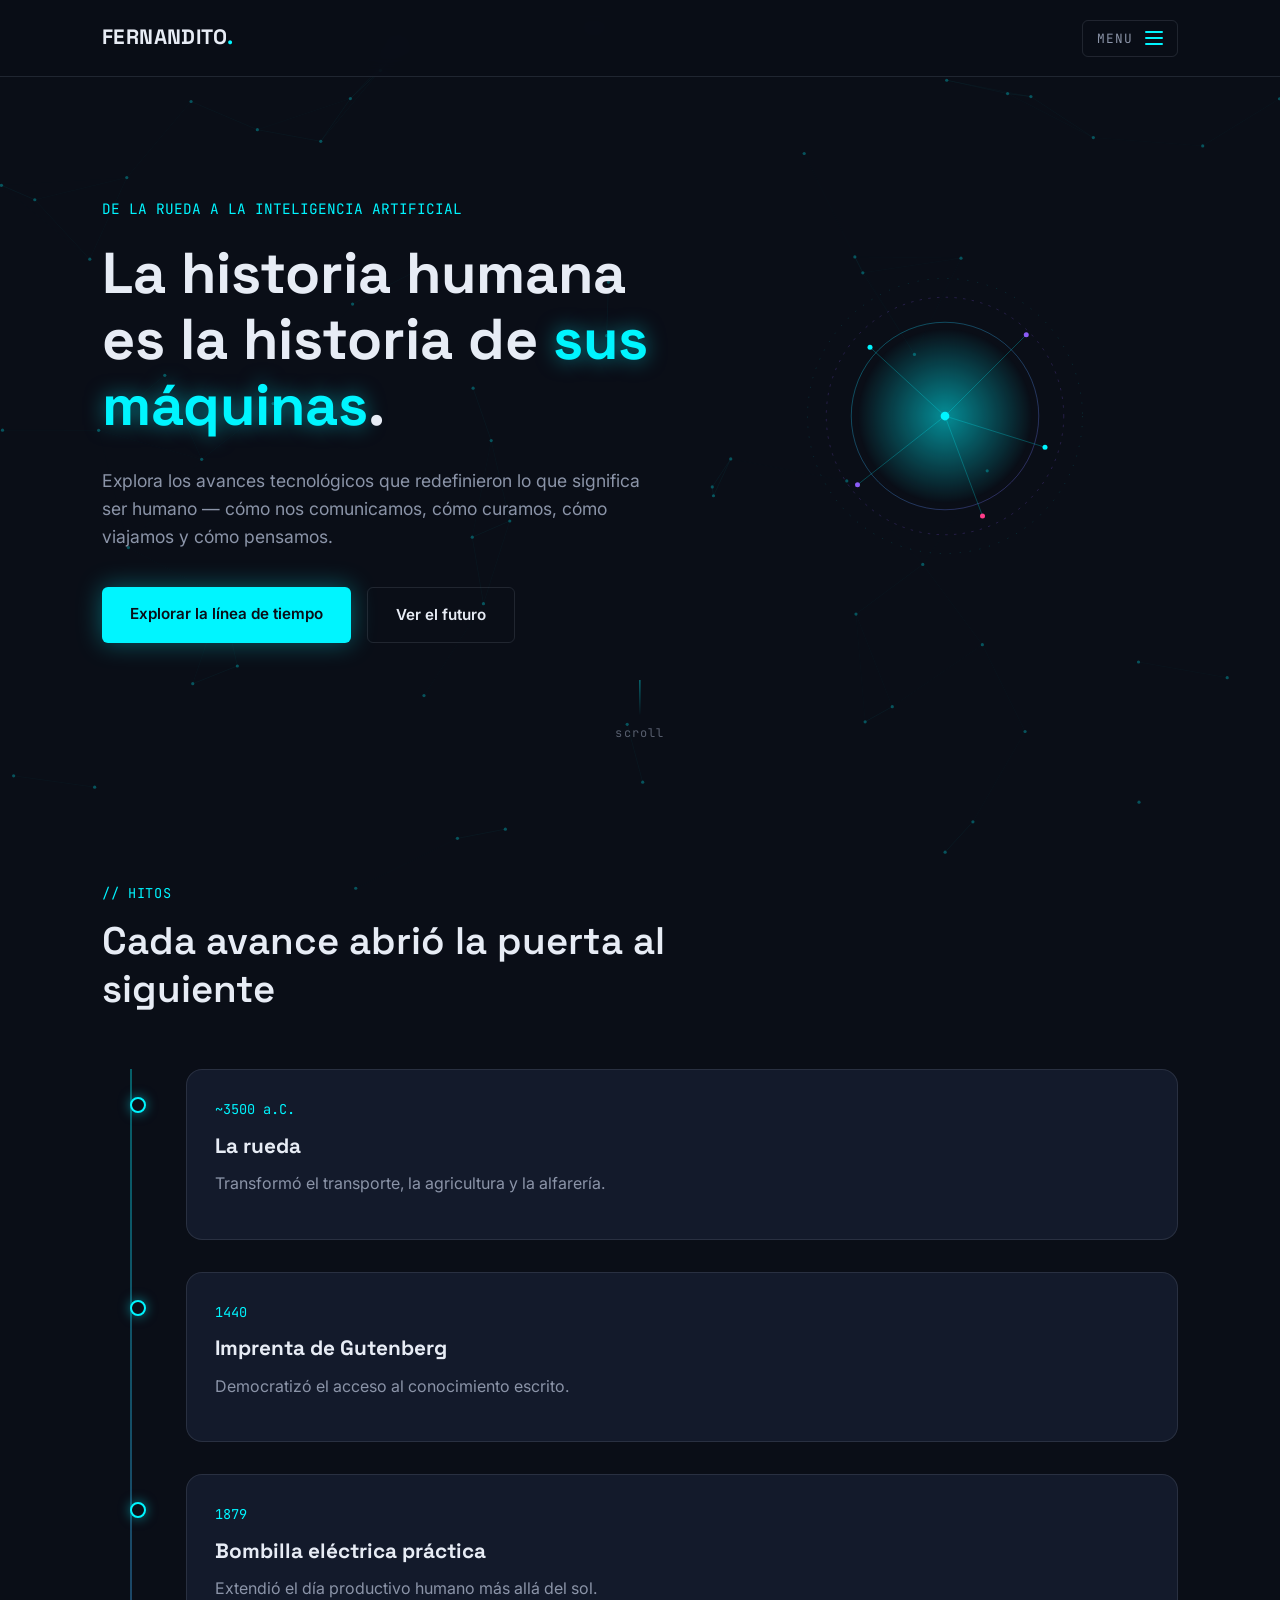
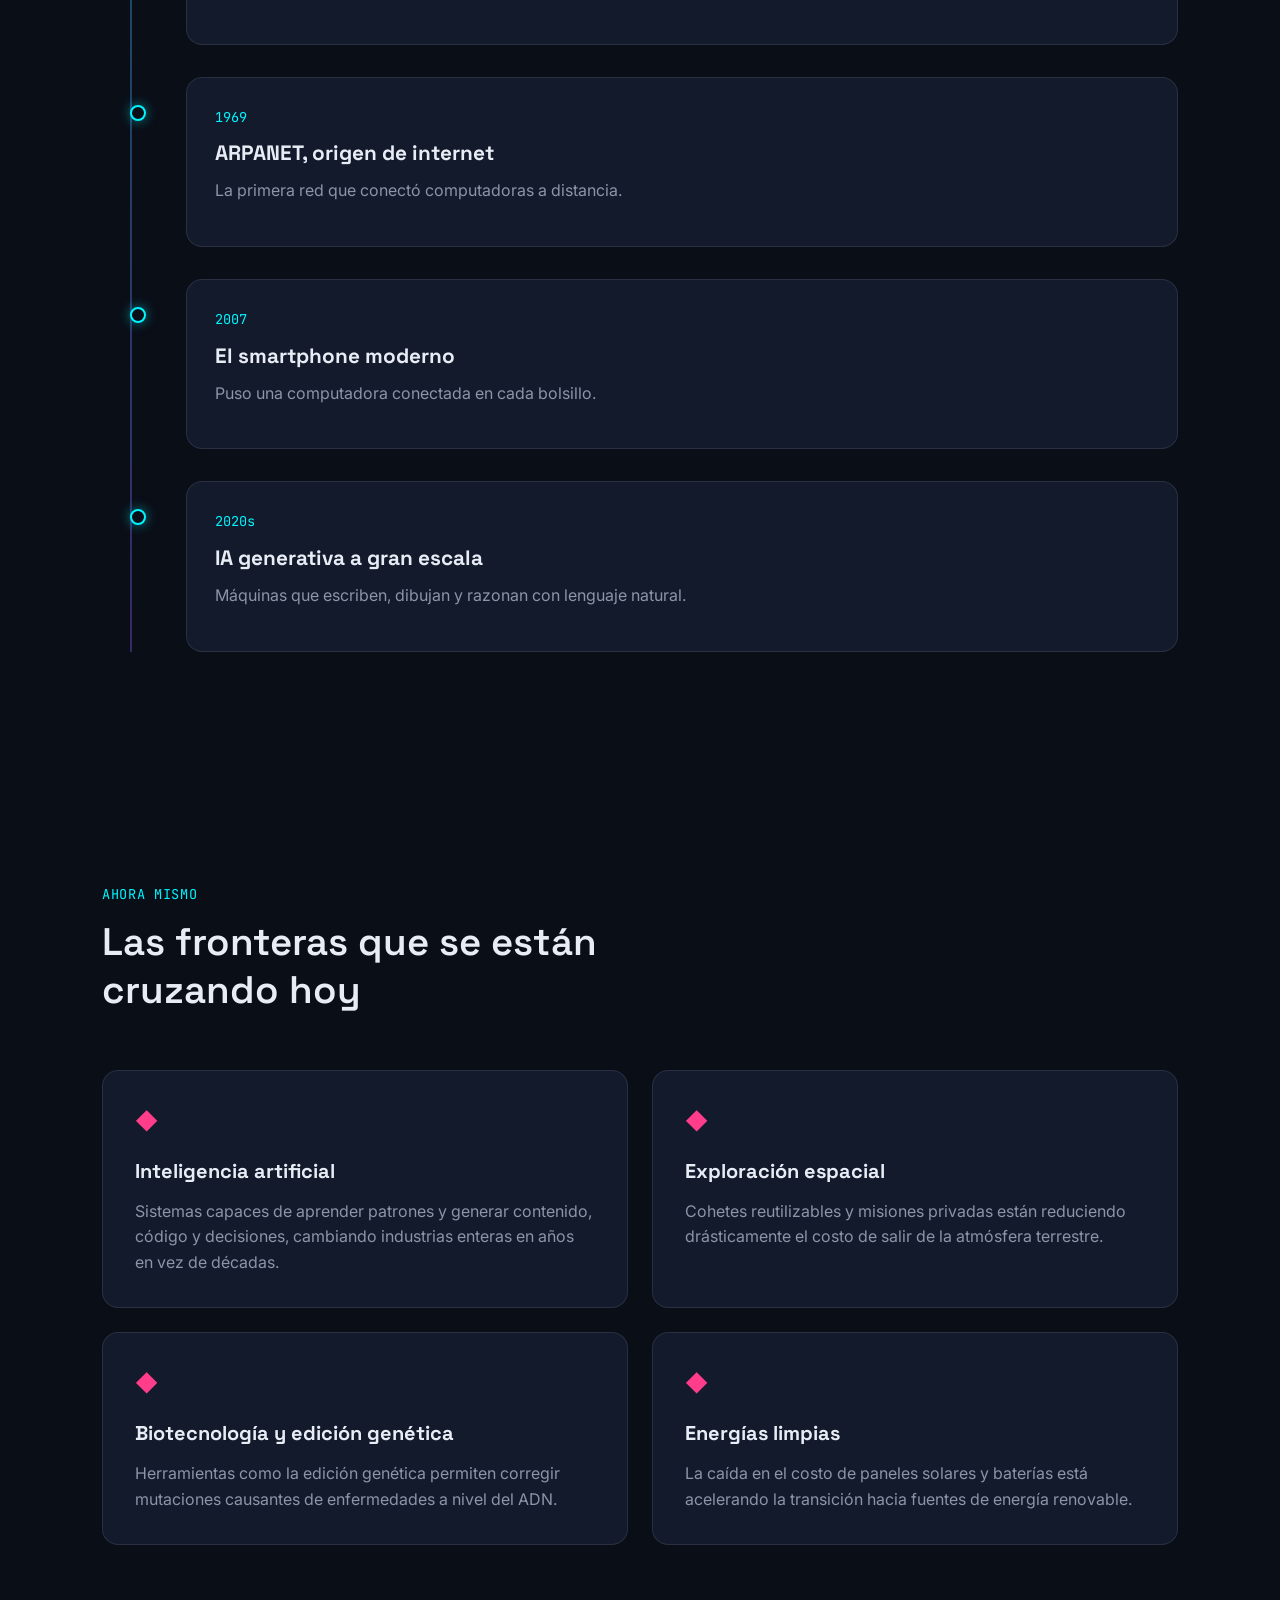
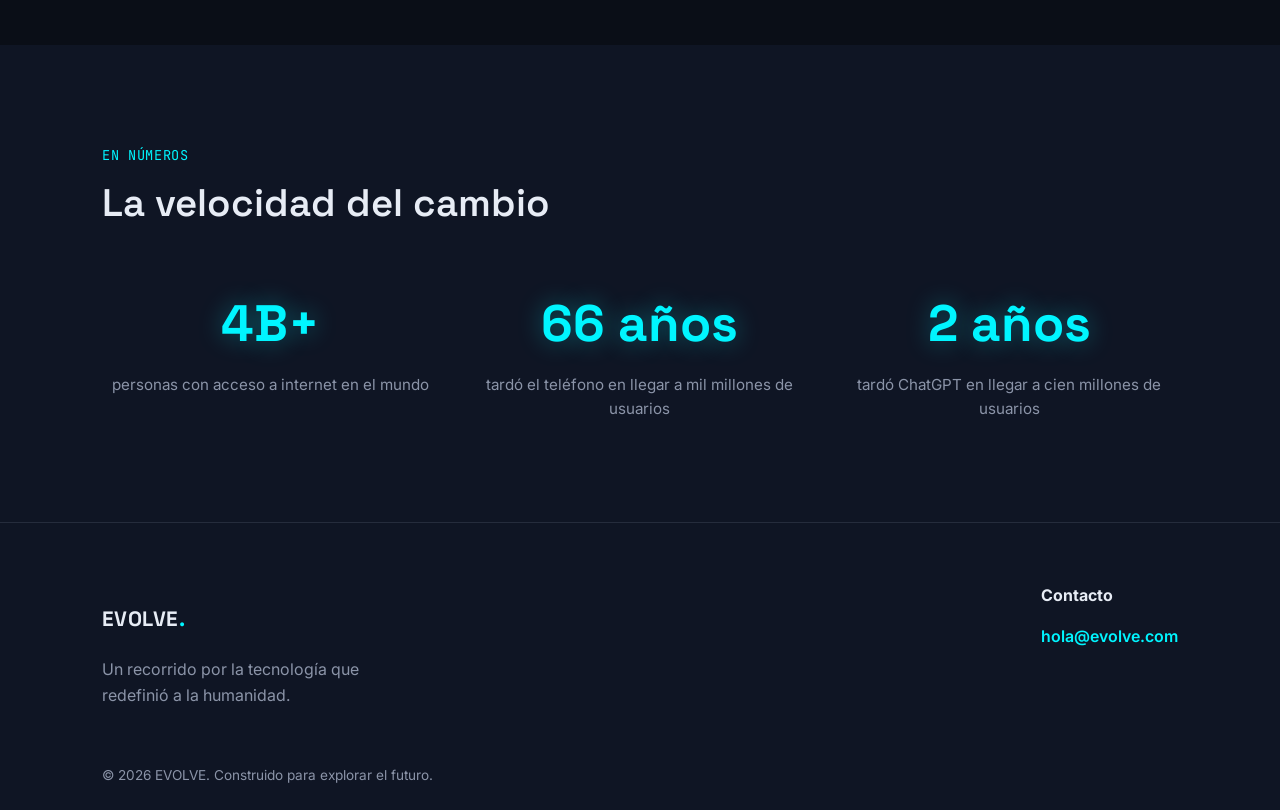
==== commit 8285fa93: "Propuesta pagina tecnologica" ====
--- a/index.html
+++ b/index.html
@@ -18,7 +18,7 @@
   <!-- ===== HEADER / MENÚ ===== -->
   <header class="site-header" id="header">
     <div class="header-inner">
-      <a href="#inicio" class="logo">EVOLVE<span class="logo-dot">.</span></a>
+      <a href="#inicio" class="logo">FERNANDITO<span class="logo-dot">.</span></a>
 
       <button class="menu-toggle" id="menu-toggle" aria-label="Abrir menú" aria-expanded="false" aria-controls="main-nav">
         <span class="menu-toggle-label">MENU</span>
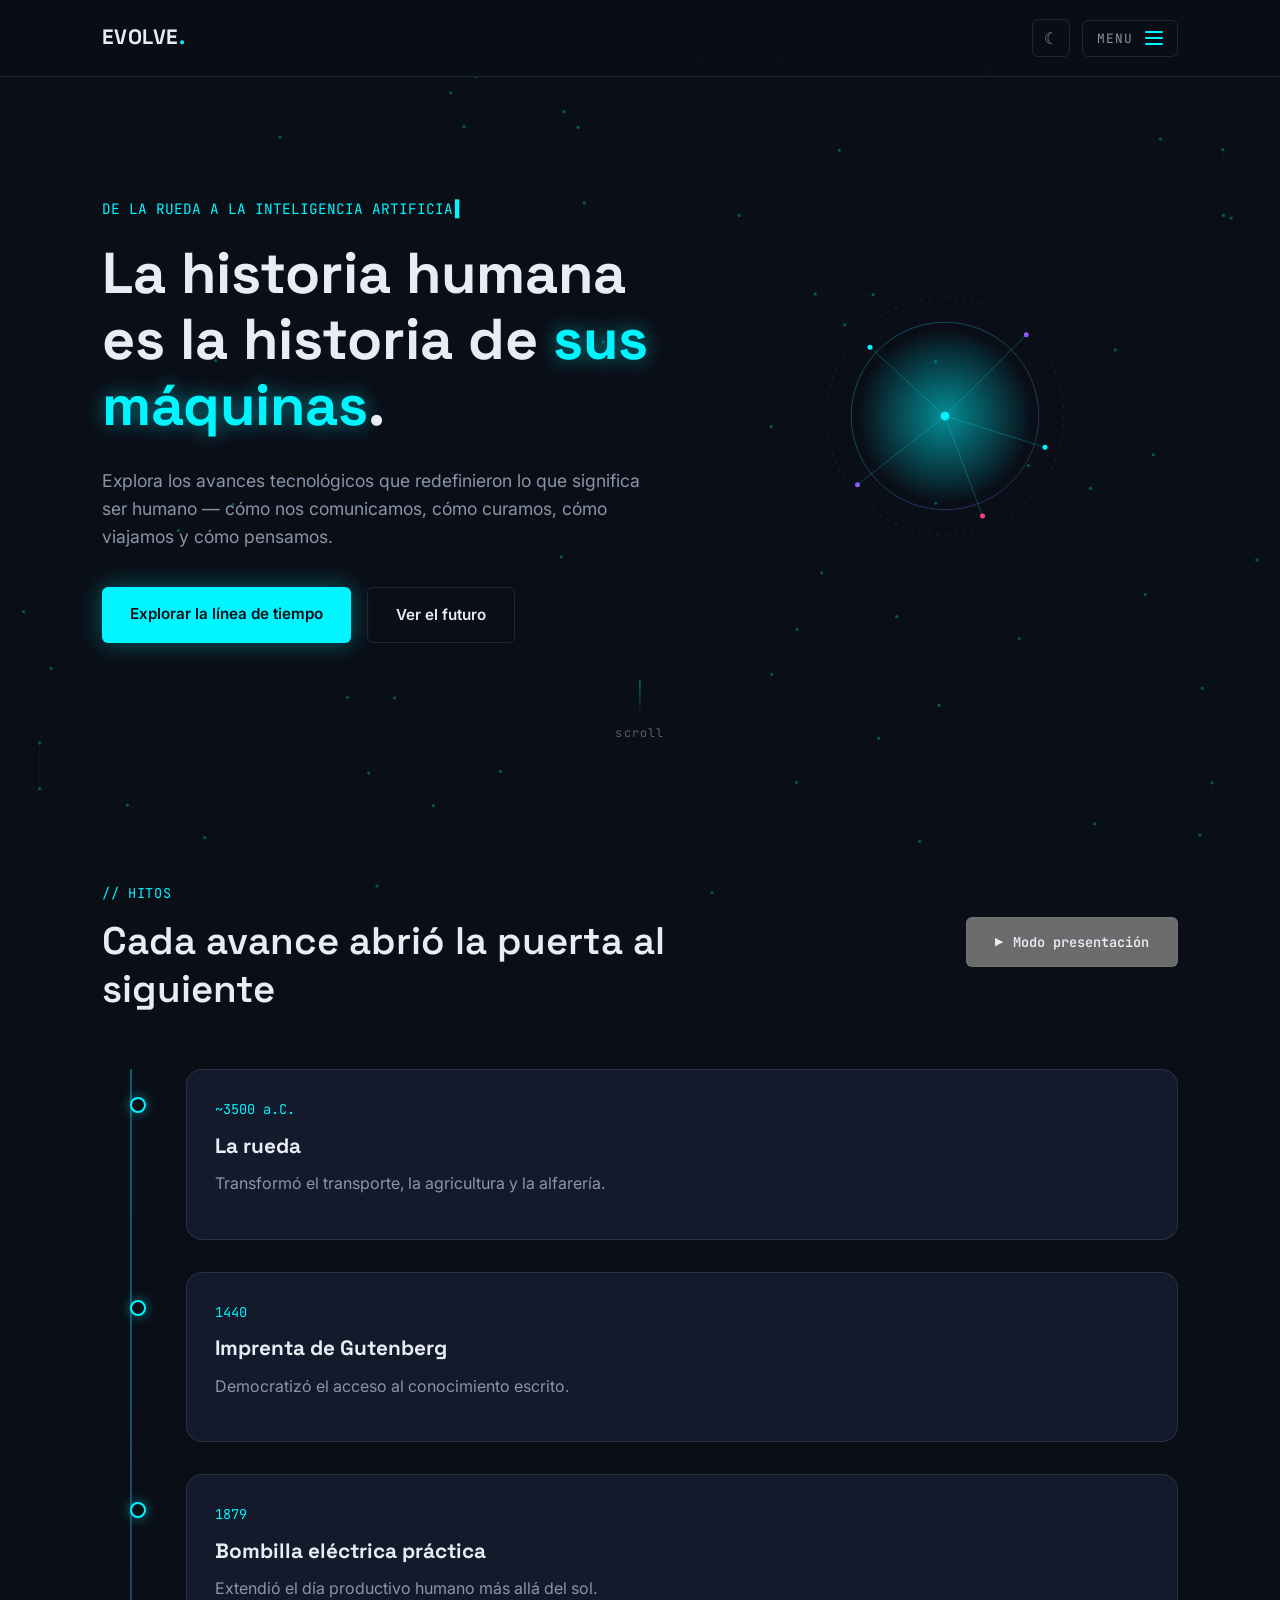
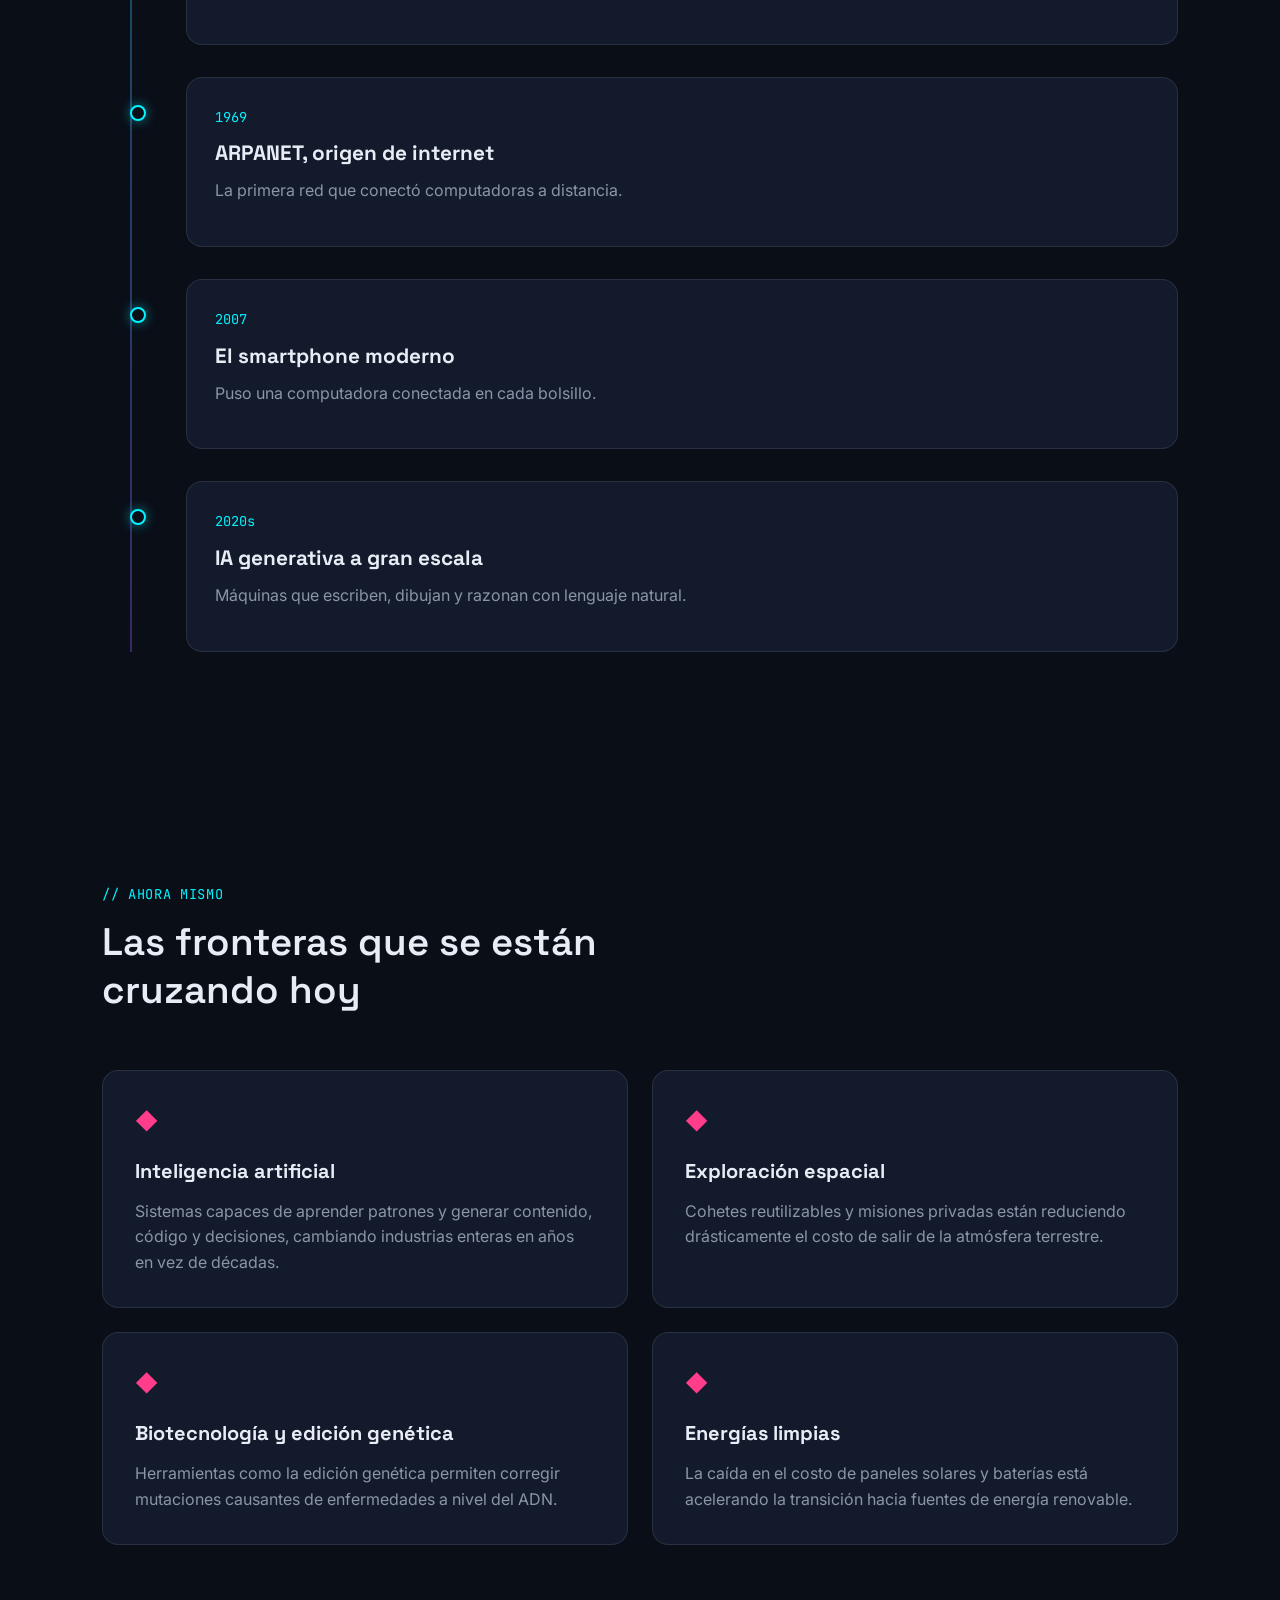
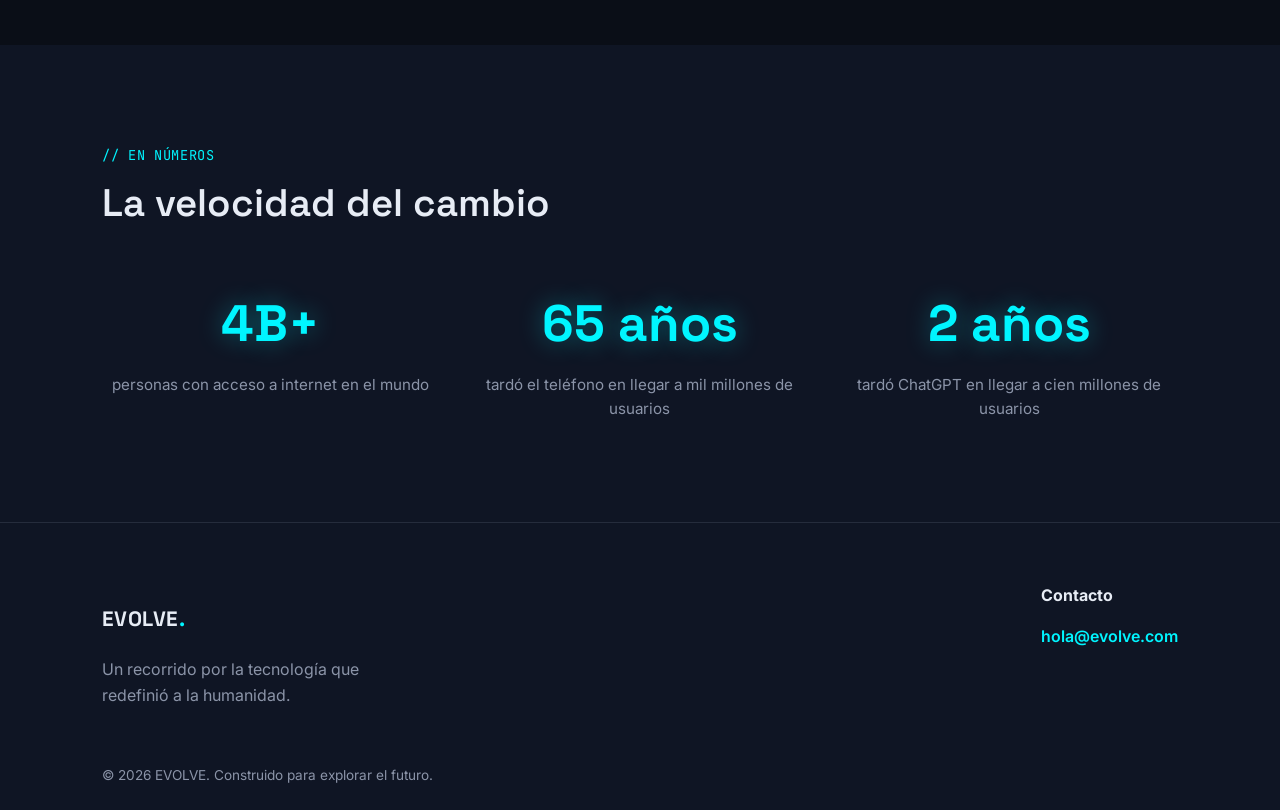
==== commit f4b8d549: "Menu integrado" ====
--- a/index.html
+++ b/index.html
@@ -9,30 +9,44 @@
   <link rel="preconnect" href="https://fonts.gstatic.com" crossorigin>
   <link href="https://fonts.googleapis.com/css2?family=Space+Grotesk:wght@400;500;600;700&family=Inter:wght@400;500;600&family=JetBrains+Mono:wght@400;500&display=swap" rel="stylesheet">
   <link rel="stylesheet" href="styles.css">
+  
 </head>
 <body>
 
   <!-- Fondo animado de partículas -->
   <canvas id="particle-canvas"></canvas>
+
+  <!-- Rastro del cursor -->
+  <canvas id="cursor-trail-canvas"></canvas>
+
+  <!-- Barra de progreso de scroll -->
+  <div class="scroll-progress" id="scroll-progress"></div>
 
   <!-- ===== HEADER / MENÚ ===== -->
   <header class="site-header" id="header">
     <div class="header-inner">
-      <a href="#inicio" class="logo">FERNANDITO<span class="logo-dot">.</span></a>
-
-      <button class="menu-toggle" id="menu-toggle" aria-label="Abrir menú" aria-expanded="false" aria-controls="main-nav">
-        <span class="menu-toggle-label">MENU</span>
-        <span class="menu-toggle-icon"><span></span><span></span><span></span></span>
-      </button>
+      <a href="#inicio" class="logo">EVOLVE<span class="logo-dot">.</span></a>
+
+      <div class="header-actions">
+        <button class="icon-btn" id="theme-toggle" aria-label="Cambiar tema claro/oscuro">
+          <span id="theme-icon">☾</span>
+        </button>
+
+        <button class="menu-toggle" id="menu-toggle" aria-label="Abrir menú" aria-expanded="false" aria-controls="main-nav">
+          <span class="menu-toggle-label">MENU</span>
+          <span class="menu-toggle-icon"><span></span><span></span><span></span></span>
+        </button>
+      </div>
     </div>
 
     <nav class="main-nav" id="main-nav">
       <ul>
-        <li><a href="#inicio"> │ Inicio</a></li>
-        <li><a href="#linea-tiempo"> │ Línea de tiempo</a></li>
-        <li><a href="#fronteras"> │ Fronteras</a></li>
-        <li><a href="#impacto"> │ Impacto</a></li>
-        <li><a href="#contacto"> │ Contacto │</a></li>
+        <li><a href="#inicio" class="active"> Inicio</a></li>
+        <li><a href="nosotros.html"> Nosotros</a></li>
+        <li><a href="marco teorico.html"> Marco teórico</a></li>
+        <li><a href="resultado e impacto.html"> Resultado e impacto</a></li>
+        <li><a href="propuestas de cambio.html"> Propuestas de cambio</a></li>
+        <li><a href="#contacto"> Contacto</a></li>
       </ul>
     </nav>
   </header>
@@ -41,7 +55,7 @@
   <section class="hero" id="inicio">
     <div class="hero-grid">
       <div class="hero-inner">
-        <p class="hero-eyebrow"> DE LA RUEDA A LA INTELIGENCIA ARTIFICIAL</p>
+        <p class="hero-eyebrow" id="hero-typewriter"><span id="typewriter-text"></span><span class="typewriter-cursor">▌</span></p>
         <h1 class="hero-title">La historia humana es la historia de <span class="glow-text">sus máquinas</span>.</h1>
         <p class="hero-lead">Explora los avances tecnológicos que redefinieron lo que significa ser humano — cómo nos comunicamos, cómo curamos, cómo viajamos y cómo pensamos.</p>
         <div class="hero-actions">
@@ -63,14 +77,14 @@
             </linearGradient>
           </defs>
 
-          <circle cx="240" cy="240" r="140" fill="url(#coreGlow)"/>
+          <circle class="hero-core-glow" cx="240" cy="240" r="140" fill="url(#coreGlow)"/>
 
           <circle cx="240" cy="240" r="150" fill="none" stroke="url(#ringGrad)" stroke-width="1" opacity="0.5"/>
           <circle class="orbit-ring" cx="240" cy="240" r="190" fill="none" stroke="#8B5CF6" stroke-width="1" opacity="0.35" stroke-dasharray="4 10"/>
           <circle class="orbit-ring orbit-ring-slow" cx="240" cy="240" r="220" fill="none" stroke="#00F5FF" stroke-width="1" opacity="0.2" stroke-dasharray="2 14"/>
 
           <!-- nodos conectados -->
-          <g stroke="#00F5FF" stroke-width="1" opacity="0.4">
+          <g class="hero-lines" stroke="#00F5FF" stroke-width="1" opacity="0.4">
             <line x1="240" y1="240" x2="120" y2="130"/>
             <line x1="240" y1="240" x2="370" y2="110"/>
             <line x1="240" y1="240" x2="400" y2="290"/>
@@ -98,7 +112,12 @@
   <section class="linea-tiempo" id="linea-tiempo">
     <div class="section-inner">
       <p class="section-eyebrow">// HITOS</p>
-      <h2 class="section-title">Cada avance abrió la puerta al siguiente</h2>
+      <div class="linea-tiempo-header">
+        <h2 class="section-title">Cada avance abrió la puerta al siguiente</h2>
+        <button class="btn btn-ghost btn-presentacion" id="presentation-toggle">
+          <span id="presentation-icon">▶</span> <span id="presentation-label">Modo presentación</span>
+        </button>
+      </div>
 
       <div class="timeline" id="timeline">
         <div class="timeline-line"></div>
@@ -169,7 +188,7 @@
   <!-- ===== FRONTERAS ACTUALES ===== -->
   <section class="fronteras" id="fronteras">
     <div class="section-inner">
-      <p class="section-eyebrow"> AHORA MISMO</p>
+      <p class="section-eyebrow">// AHORA MISMO</p>
       <h2 class="section-title">Las fronteras que se están cruzando hoy</h2>
 
       <div class="fronteras-grid">
@@ -203,7 +222,7 @@
   <!-- ===== IMPACTO / ESTADÍSTICAS ===== -->
   <section class="impacto" id="impacto">
     <div class="section-inner">
-      <p class="section-eyebrow"> EN NÚMEROS</p>
+      <p class="section-eyebrow">// EN NÚMEROS</p>
       <h2 class="section-title">La velocidad del cambio</h2>
 
       <div class="stats-grid">
@@ -238,6 +257,28 @@
     <p class="footer-bottom">© 2026 EVOLVE. Construido para explorar el futuro.</p>
   </footer>
 
+  <!-- ===== MODO PRESENTACIÓN (diapositivas) ===== -->
+  <div class="presentation-overlay" id="presentation-overlay" role="dialog" aria-modal="true" aria-label="Modo presentación">
+    <button class="presentation-close" id="presentation-close" aria-label="Cerrar presentación">✕</button>
+
+    <div class="presentation-slide">
+      <span class="presentation-slide-year" id="slide-year"></span>
+      <h2 class="presentation-slide-title" id="slide-title"></h2>
+      <p class="presentation-slide-summary" id="slide-summary"></p>
+      <p class="presentation-slide-detail" id="slide-detail"></p>
+    </div>
+
+    <div class="presentation-controls">
+      <button class="icon-btn" id="slide-prev" aria-label="Diapositiva anterior">←</button>
+      <div class="presentation-dots" id="presentation-dots"></div>
+      <button class="icon-btn" id="slide-next" aria-label="Siguiente diapositiva">→</button>
+      <button class="icon-btn" id="slide-autoplay" aria-label="Avance automático">▶</button>
+    </div>
+
+    <span class="presentation-counter" id="presentation-counter"></span>
+  </div>
+
   <script src="script.js"></script>
 </body>
 </html>
+  
--- a/styles.css
+++ b/styles.css
@@ -1,3 +1,6 @@
+/* =========================================
+   EVOLVE — Design tokens
+   ========================================= */
 :root {
   --color-bg: #0A0E17;
   --color-bg-alt: #0F1524;
@@ -16,6 +19,39 @@
   --container-width: 1140px;
   --radius-sm: 6px;
   --radius-md: 16px;
+  --color-overlay: rgba(10, 14, 23, 0.75);
+  --color-overlay-solid: rgba(10, 14, 23, 0.97);
+  --color-cyan-rgb: 0, 245, 255;
+  --color-purple-rgb: 139, 92, 246;
+
+  color-scheme: dark;
+  transition: background-color 0.3s ease, color 0.3s ease;
+}
+
+[data-theme="light"] {
+  --color-bg: #F2F4F7;
+  --color-bg-alt: #E7EBF0;
+  --color-surface: #FFFFFF;
+  --color-cyan: #0090A8;
+  --color-purple: #6E56CF;
+  --color-magenta: #D6336C;
+  --color-text: #1A2233;
+  --color-text-soft: #5B6472;
+  --color-border: rgba(26, 34, 51, 0.12);
+  --color-overlay: rgba(242, 244, 247, 0.85);
+  --color-overlay-solid: rgba(242, 244, 247, 0.97);
+  --color-cyan-rgb: 0, 144, 168;
+  --color-purple-rgb: 110, 86, 207;
+  color-scheme: light;
+}
+
+[data-theme="light"] body {
+  background-color: var(--color-bg);
+  background-image:
+    linear-gradient(rgba(26, 34, 51, 0.05) 1px, transparent 1px),
+    linear-gradient(90deg, rgba(26, 34, 51, 0.05) 1px, transparent 1px);
+  background-size: 48px 48px;
+  background-attachment: fixed;
 }
 
 * { box-sizing: border-box; }
@@ -43,6 +79,25 @@
   opacity: 0.5;
 }
 
+#cursor-trail-canvas {
+  position: fixed;
+  top: 0; left: 0;
+  width: 100%; height: 100%;
+  z-index: 60;
+  pointer-events: none;
+}
+
+.scroll-progress {
+  position: fixed;
+  top: 0; left: 0;
+  height: 3px;
+  width: 0%;
+  background: linear-gradient(90deg, var(--color-cyan), var(--color-purple));
+  box-shadow: 0 0 10px rgba(0, 245, 255, 0.6);
+  z-index: 100;
+  transition: width 0.1s ease-out;
+}
+
 .site-header, .hero, .linea-tiempo, .fronteras, .impacto, .site-footer {
   position: relative;
   z-index: 1;
@@ -78,7 +133,7 @@
   position: sticky;
   top: 0;
   z-index: 50;
-  background: rgba(10, 14, 23, 0.75);
+  background: var(--color-overlay);
   backdrop-filter: blur(10px);
   border-bottom: 1px solid var(--color-border);
 }
@@ -98,6 +153,32 @@
 }
 
 .logo-dot { color: var(--color-cyan); }
+
+.header-actions {
+  display: flex;
+  align-items: center;
+  gap: 12px;
+}
+
+.icon-btn {
+  display: flex;
+  align-items: center;
+  justify-content: center;
+  width: 38px;
+  height: 38px;
+  background: none;
+  border: 1px solid var(--color-border);
+  border-radius: var(--radius-sm);
+  color: var(--color-text-soft);
+  font-size: 1rem;
+  cursor: pointer;
+  transition: border-color 0.2s ease, color 0.2s ease;
+}
+
+.icon-btn:hover {
+  border-color: var(--color-cyan);
+  color: var(--color-cyan);
+}
 
 /* Botón que abre/cierra el menú, en todas las pantallas */
 .menu-toggle {
@@ -136,6 +217,7 @@
   transition: transform 0.25s ease, opacity 0.25s ease;
 }
 
+/* Cuando está abierto, el ícono se convierte en una X */
 .menu-toggle[aria-expanded="true"] .menu-toggle-icon span:nth-child(1) {
   transform: translateY(6px) rotate(45deg);
 }
@@ -153,7 +235,7 @@
   left: 0;
   right: 0;
   z-index: 49;
-  background: rgba(10, 14, 23, 0.97);
+  background: var(--color-overlay-solid);
   backdrop-filter: blur(10px);
   border-bottom: 1px solid var(--color-border);
   max-height: 0;
@@ -163,31 +245,110 @@
 
 .main-nav.open { max-height: 400px; }
 
+/* =========================================
+   MENÚ — BLOQUES / LABELS
+   ========================================= */
+
 .main-nav ul {
   display: flex;
-  flex-direction: row;
+  align-items: center;
+  justify-content: center;
+  flex-wrap: wrap;
+  gap: 10px;
+  padding: 22px 32px;
   max-width: var(--container-width);
   margin: 0 auto;
-  padding: 12px 32px 28px;
-}
-
-.main-nav li { border-bottom: 1px solid var(--color-border); }
-.main-nav li:last-child { border-bottom: none; }
+}
+
+.main-nav li {
+  margin: 0;
+}
 
 .main-nav a {
-  display: block;
-  padding: 16px 4px;
-  font-family: var(--font-mono);
-  font-weight: 500;
-  font-size: 1rem;
-  color: var(--color-text-soft);
-  transition: color 0.2s ease, padding-left 0.2s ease;
-}
-
+  position: relative;
+  display: inline-flex;
+  align-items: center;
+  min-height: 42px;
+  padding: 9px 15px;
+
+  font-family: var(--font-mono);
+  font-size: 0.78rem;
+  letter-spacing: 0.03em;
+  color: var(--color-text-soft);
+
+  background: rgba(19, 26, 43, 0.55);
+  border: 1px solid var(--color-border);
+  border-radius: 6px;
+
+  transition:
+    color 0.25s ease,
+    border-color 0.25s ease,
+    background 0.25s ease,
+    box-shadow 0.25s ease,
+    transform 0.25s ease;
+}
+
+/* Pequeño indicador tecnológico */
+.main-nav a::before {
+  content: "";
+  color: var(--color-text-soft);
+  transition: color 0.25s ease;
+}
+
+/* Hover */
 .main-nav a:hover {
   color: var(--color-cyan);
-  padding-left: 12px;
-}
+  border-color: rgba(var(--color-cyan-rgb), 0.65);
+  background: rgba(var(--color-cyan-rgb), 0.07);
+
+  box-shadow:
+    0 0 15px rgba(var(--color-cyan-rgb), 0.12),
+    inset 0 0 12px rgba(var(--color-cyan-rgb), 0.04);
+
+  transform: translateY(-2px);
+}
+
+/* Página activa */
+.main-nav a.active {
+  color: var(--color-cyan);
+  border-color: var(--color-cyan);
+
+  background: rgba(var(--color-cyan-rgb), 0.09);
+
+  box-shadow:
+    0 0 18px rgba(var(--color-cyan-rgb), 0.16),
+    inset 0 0 14px rgba(var(--color-cyan-rgb), 0.05);
+}
+
+/* =========================================
+   MENÚ EN MÓVIL
+   ========================================= */
+
+@media (max-width: 860px) {
+
+  .main-nav ul {
+    display: grid;
+    grid-template-columns: 1fr 1fr;
+    gap: 8px;
+    padding: 20px 32px 25px;
+  }
+
+  .main-nav a {
+    width: 100%;
+    justify-content: flex-start;
+  }
+
+}
+
+@media (max-width: 500px) {
+
+  .main-nav ul {
+    grid-template-columns: 1fr;
+  }
+
+}
+
+
 
 /* =========================================
    Hero
@@ -211,11 +372,74 @@
 
 .hero-inner { max-width: 560px; }
 
+.hero-banner {
+  position: relative;
+  aspect-ratio: 1 / 1;
+  max-width: 440px;
+  margin: 0 auto;
+}
+
+.hero-banner svg { width: 100%; height: 100%; }
+
+.hero-banner .orbit-ring {
+  transform-origin: 240px 240px;
+  animation: spin 22s linear infinite;
+}
+
+.hero-banner .orbit-ring-slow {
+  animation: spin 40s linear infinite reverse;
+}
+
+.hero-banner .pulse-node {
+  animation: pulseNode 2.2s ease-in-out infinite;
+  transform-origin: 240px 240px;
+}
+
+/* En modo claro, el brillo neón se pierde contra el fondo pálido:
+   se atenúa el glow central y se refuerzan las líneas y anillos */
+[data-theme="light"] .hero-core-glow { opacity: 0.55; }
+[data-theme="light"] .hero-lines { opacity: 0.65; }
+[data-theme="light"] .orbit-ring { opacity: 0.55; }
+[data-theme="light"] .orbit-ring-slow { opacity: 0.4; }
+
+[data-theme="light"] #particle-canvas { opacity: 0.65; }
+
+@keyframes spin {
+  from { transform: rotate(0deg); }
+  to { transform: rotate(360deg); }
+}
+
+@keyframes pulseNode {
+  0%, 100% { r: 7; opacity: 1; }
+  50% { r: 10; opacity: 0.7; }
+}
+
 .hero-eyebrow {
   font-family: var(--font-mono);
   color: var(--color-cyan);
   font-size: 0.9rem;
   margin: 0 0 20px;
+  min-height: 1.3em;
+}
+
+.typewriter-cursor {
+  display: inline-block;
+  margin-left: 2px;
+  animation: blinkCursor 0.9s steps(1) infinite;
+}
+#nosotros-typewriter {
+  margin: 20px auto 0;
+  text-align: left;
+  font-family: var(--font-mono);
+  font-size: 1rem;
+  font-weight: 600;
+  letter-spacing: 0.08em;
+  color: var(--color-cyan);
+  min-height: 24px;
+}
+@keyframes blinkCursor {
+  0%, 50% { opacity: 1; }
+  51%, 100% { opacity: 0; }
 }
 
 .hero-title {
@@ -260,39 +484,6 @@
 .btn-ghost { border: 1.5px solid var(--color-border); color: var(--color-text); }
 .btn-ghost:hover { border-color: var(--color-cyan); color: var(--color-cyan); }
 
-.hero-banner {
-  position: relative;
-  aspect-ratio: 1 / 1;
-  max-width: 440px;
-  margin: 0 auto;
-}
-
-.hero-banner svg { width: 100%; height: 100%; }
-
-.hero-banner .orbit-ring {
-  transform-origin: 240px 240px;
-  animation: spin 22s linear infinite;
-}
-
-.hero-banner .orbit-ring-slow {
-  animation: spin 40s linear infinite reverse;
-}
-
-.hero-banner .pulse-node {
-  animation: pulseNode 2.2s ease-in-out infinite;
-  transform-origin: 240px 240px;
-}
-
-@keyframes spin {
-  from { transform: rotate(0deg); }
-  to { transform: rotate(360deg); }
-}
-
-@keyframes pulseNode {
-  0%, 100% { r: 7; opacity: 1; }
-  50% { r: 10; opacity: 0.7; }
-}
-
 .hero-scroll-hint {
   position: absolute;
   bottom: 40px;
@@ -329,6 +520,149 @@
    Línea de tiempo
    ========================================= */
 .linea-tiempo { padding: 100px 0; }
+
+.linea-tiempo-header {
+  display: flex;
+  align-items: flex-start;
+  justify-content: space-between;
+  gap: 24px;
+  flex-wrap: wrap;
+  margin-bottom: 56px;
+}
+
+.linea-tiempo-header .section-title { margin-bottom: 0; }
+
+.btn-presentacion {
+  display: inline-flex;
+  align-items: center;
+  gap: 10px;
+  white-space: nowrap;
+  font-family: var(--font-mono);
+  font-size: 0.85rem;
+}
+
+/* =========================================
+   Modo presentación — diapositivas pantalla completa
+   ========================================= */
+.presentation-overlay {
+  position: fixed;
+  inset: 0;
+  z-index: 200;
+  background: var(--color-bg);
+  display: none;
+  flex-direction: column;
+  align-items: center;
+  justify-content: center;
+  padding: 60px 32px;
+  opacity: 0;
+  transition: opacity 0.3s ease;
+}
+
+.presentation-overlay.open {
+  display: flex;
+  opacity: 1;
+}
+
+.presentation-close {
+  position: absolute;
+  top: 28px;
+  right: 32px;
+  width: 42px;
+  height: 42px;
+  border-radius: var(--radius-sm);
+  border: 1px solid var(--color-border);
+  background: none;
+  color: var(--color-text-soft);
+  font-size: 1.1rem;
+  cursor: pointer;
+  transition: border-color 0.2s ease, color 0.2s ease;
+}
+
+.presentation-close:hover { border-color: var(--color-magenta); color: var(--color-magenta); }
+
+.presentation-slide {
+  max-width: 680px;
+  text-align: center;
+  opacity: 0;
+  transform: translateY(16px);
+  transition: opacity 0.35s ease, transform 0.35s ease;
+}
+
+.presentation-slide.visible {
+  opacity: 1;
+  transform: translateY(0);
+}
+
+.presentation-slide-year {
+  font-family: var(--font-mono);
+  color: var(--color-cyan);
+  font-size: 1rem;
+  letter-spacing: 0.05em;
+}
+
+.presentation-slide-title {
+  font-family: var(--font-display);
+  font-weight: 700;
+  font-size: clamp(1.8rem, 4vw, 2.8rem);
+  margin: 16px 0 20px;
+}
+
+.presentation-slide-summary {
+  font-size: 1.15rem;
+  color: var(--color-text);
+  margin: 0 0 16px;
+}
+
+.presentation-slide-detail {
+  color: var(--color-text-soft);
+  font-size: 1rem;
+  margin: 0;
+}
+
+.presentation-controls {
+  display: flex;
+  align-items: center;
+  gap: 20px;
+  margin-top: 48px;
+}
+
+.presentation-dots {
+  display: flex;
+  gap: 8px;
+}
+
+.presentation-dots button {
+  width: 8px;
+  height: 8px;
+  border-radius: 50%;
+  border: none;
+  background: var(--color-border);
+  cursor: pointer;
+  padding: 0;
+  transition: background 0.2s ease, transform 0.2s ease;
+}
+
+.presentation-dots button.active {
+  background: var(--color-cyan);
+  transform: scale(1.3);
+}
+
+#slide-autoplay.is-playing {
+  border-color: var(--color-cyan);
+  color: var(--color-cyan);
+}
+
+.presentation-counter {
+  position: absolute;
+  bottom: 28px;
+  font-family: var(--font-mono);
+  font-size: 0.8rem;
+  color: var(--color-text-soft);
+}
+
+@media (max-width: 600px) {
+  .presentation-controls { gap: 14px; }
+}
 
 .timeline { position: relative; padding-left: 8px; }
 
@@ -533,6 +867,8 @@
   .hero-banner { max-width: 280px; order: -1; }
 
   .menu-toggle-label { display: none; }
+
+  .linea-tiempo-header { flex-direction: column; }
 }
 
 @media (prefers-reduced-motion: reduce) {
@@ -543,4 +879,124 @@
 a:focus-visible, button:focus-visible {
   outline: 2px solid var(--color-cyan);
   outline-offset: 2px;
+}
+/* =========================================
+   PÁGINAS INDEPENDIENTES
+   Nosotros / Marco teórico
+   ========================================= */
+
+.page-hero {
+  position: relative;
+  z-index: 1;
+  min-height: 42vh;
+  display: flex;
+  align-items: center;
+  padding: 120px 0 90px;
+  border-bottom: 1px solid var(--color-border);
+  overflow: hidden;
+}
+
+.page-hero::before {
+  content: "";
+  position: absolute;
+  width: 500px;
+  height: 500px;
+  top: -250px;
+  right: -150px;
+  border-radius: 50%;
+  background: radial-gradient(
+    circle,
+    rgba(var(--color-cyan-rgb), 0.12),
+    transparent 65%
+  );
+  pointer-events: none;
+}
+
+.page-hero-inner {
+  position: relative;
+  z-index: 2;
+  max-width: var(--container-width);
+  width: 100%;
+  margin: 0 auto;
+  padding: 0 32px;
+}
+
+.page-eyebrow {
+  font-family: var(--font-mono);
+  color: var(--color-cyan);
+  font-size: 0.85rem;
+  letter-spacing: 0.08em;
+  margin: 0 0 16px;
+}
+
+.page-title {
+  font-family: var(--font-display);
+  font-size: clamp(3rem, 7vw, 6rem);
+  line-height: 0.95;
+  margin: 0;
+  font-weight: 700;
+  letter-spacing: -0.04em;
+}
+
+.page-title span {
+  color: var(--color-cyan);
+}
+
+.page-subtitle {
+  max-width: 650px;
+  margin: 24px 0 0;
+  color: var(--color-text-soft);
+  font-size: 1.05rem;
+}
+
+.page-content {
+  position: relative;
+  z-index: 1;
+  padding: 100px 0;
+  min-height: 50vh;
+}
+
+.page-content-inner {
+  max-width: var(--container-width);
+  margin: 0 auto;
+  padding: 0 32px;
+}
+
+/* Área vacía preparada para contenido futuro */
+.empty-content {
+  min-height: 350px;
+  border: 1px dashed var(--color-border);
+  border-radius: var(--radius-md);
+  display: flex;
+  align-items: center;
+  justify-content: center;
+  color: var(--color-text-soft);
+  font-family: var(--font-mono);
+  font-size: 0.85rem;
+  background: rgba(19, 26, 43, 0.25);
+}
+
+.main-nav a.active::before {
+  color: var(--color-cyan);
+}
+
+/* Ajuste para tema claro */
+[data-theme="light"] .empty-content {
+  background: rgba(255, 255, 255, 0.5);
+}
+
+/* Responsive */
+@media (max-width: 860px) {
+  .page-hero {
+    min-height: 38vh;
+    padding: 100px 0 70px;
+  }
+
+  .page-content {
+    padding: 70px 0;
+  }
+
+  .page-title {
+    font-size: clamp(2.8rem, 13vw, 5rem);
+  }
 }
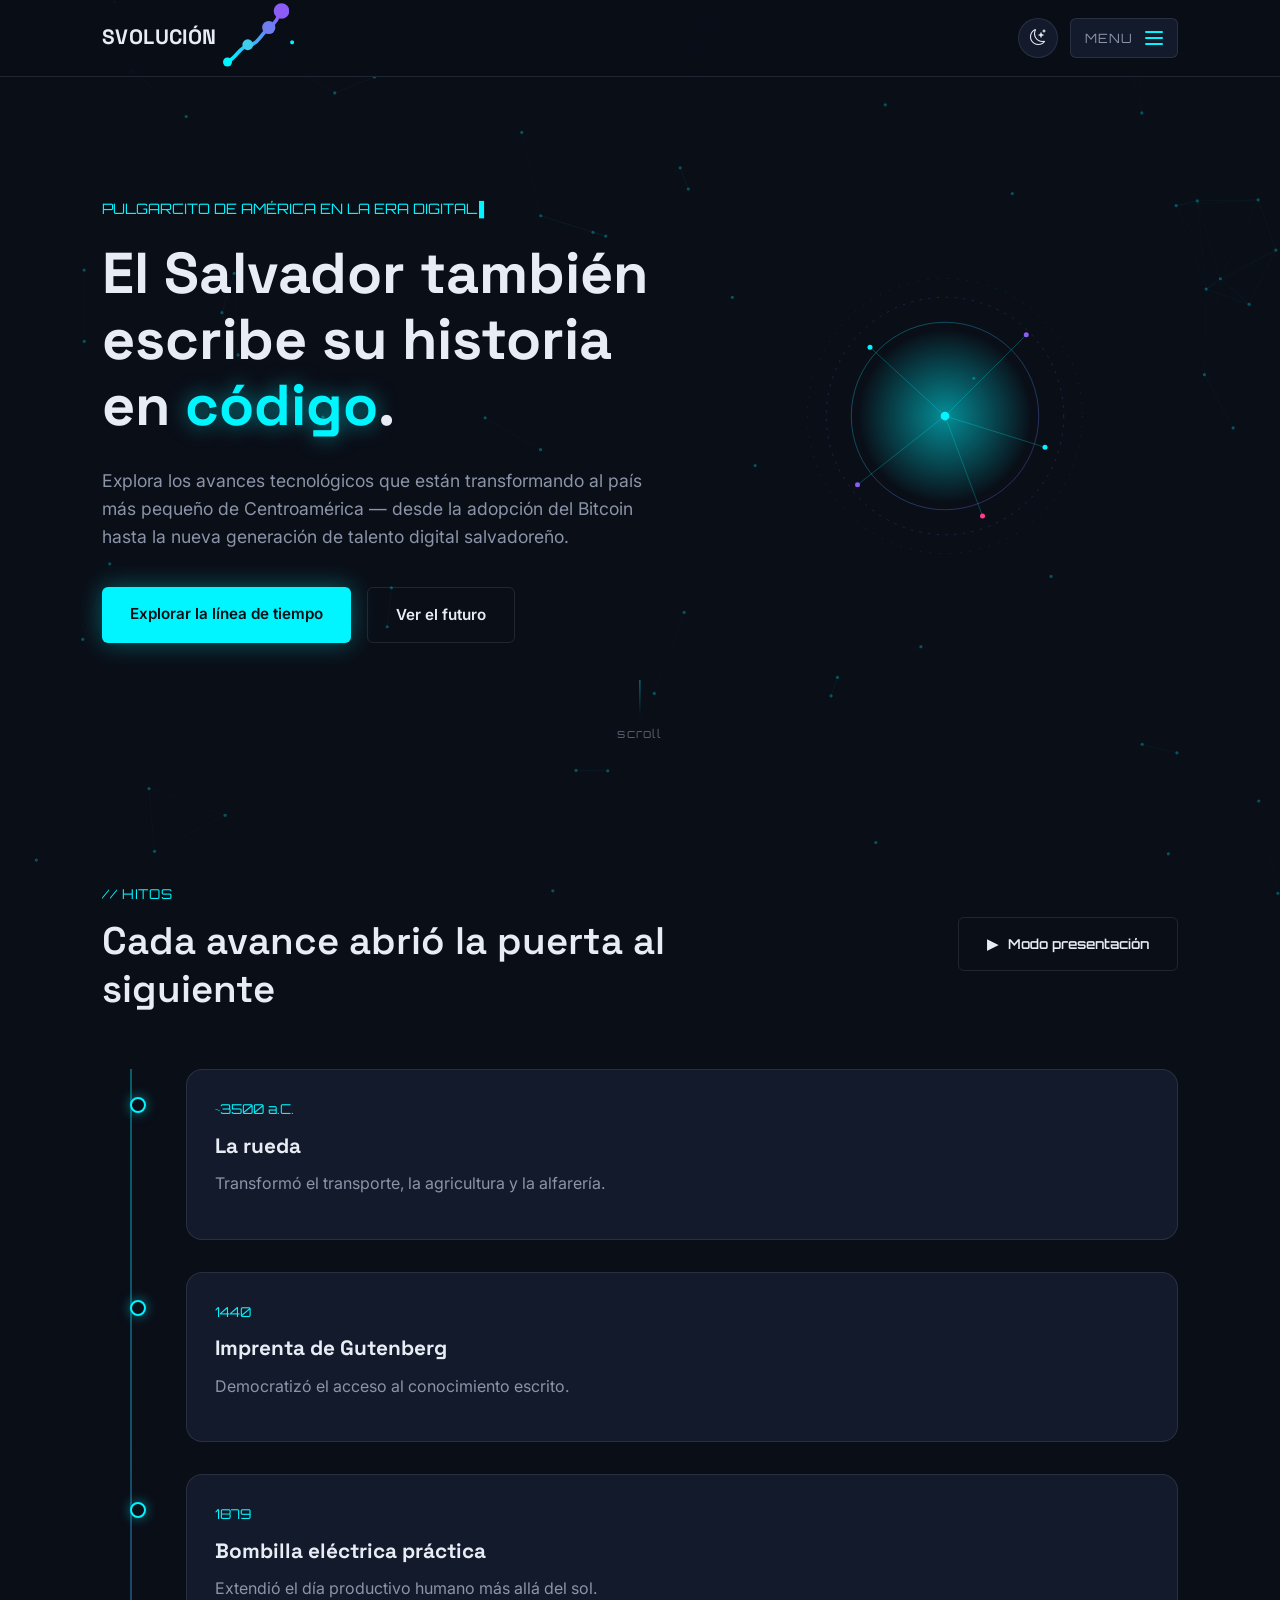
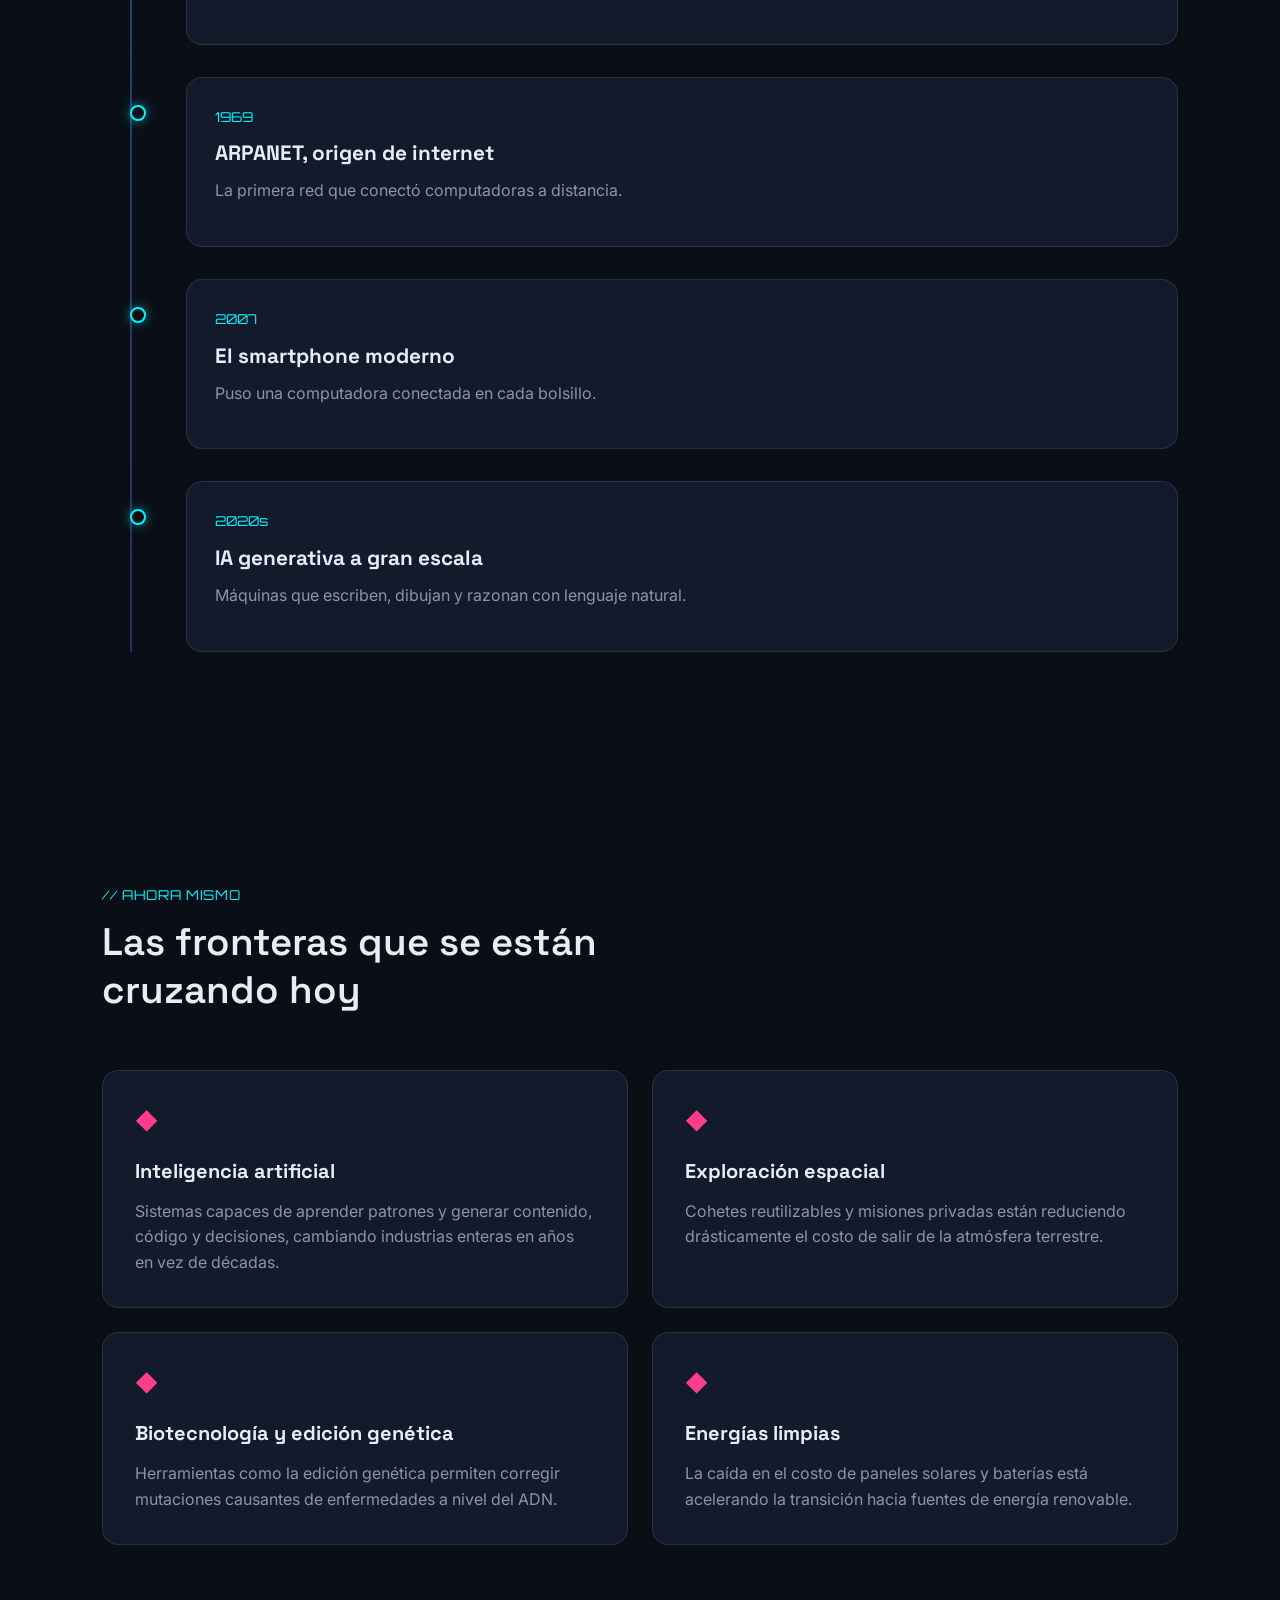
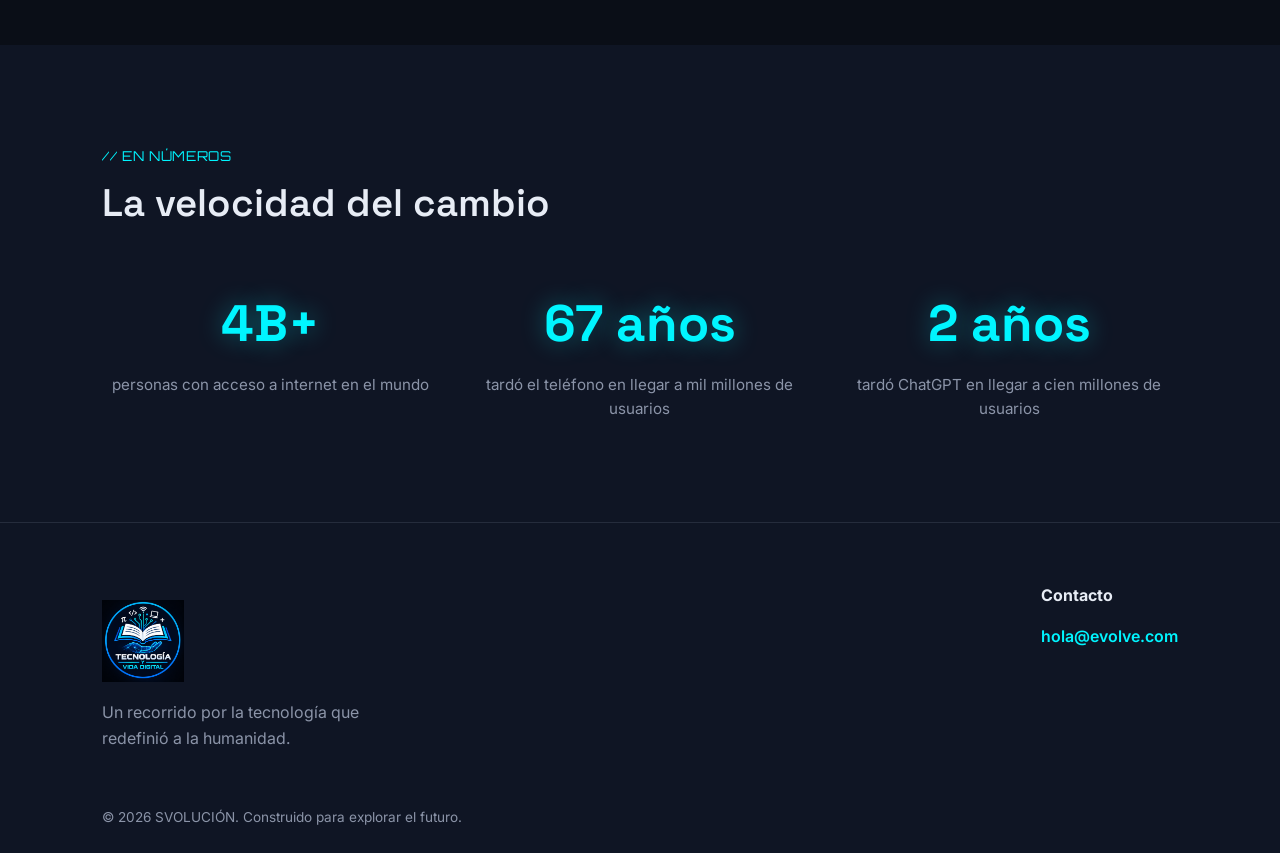
==== commit 023a8fcd: "Menu terminado" ====
--- a/index.html
+++ b/index.html
@@ -3,11 +3,12 @@
 <head>
   <meta charset="UTF-8">
   <meta name="viewport" content="width=device-width, initial-scale=1.0">
-  <title>EVOLVE — Avances Tecnológicos de la Humanidad</title>
+  <title>SVOLUCIÓN — Avances Tecnológicos de la Humanidad</title>
   <meta name="description" content="Un recorrido interactivo por los hitos tecnológicos que transformaron a la humanidad, desde la rueda hasta la inteligencia artificial.">
   <link rel="preconnect" href="https://fonts.googleapis.com">
   <link rel="preconnect" href="https://fonts.gstatic.com" crossorigin>
-  <link href="https://fonts.googleapis.com/css2?family=Space+Grotesk:wght@400;500;600;700&family=Inter:wght@400;500;600&family=JetBrains+Mono:wght@400;500&display=swap" rel="stylesheet">
+  <link rel="stylesheet"href="https://cdn.jsdelivr.net/npm/bootstrap-icons@1.11.3/font/bootstrap-icons.min.css">
+  <link href="https://fonts.googleapis.com/css2?family=Space+Grotesk:wght@400;500;600;700&family=Inter:wght@400;500;600&family=Orbitron:wght@500;600;700;800&display=swap" rel="stylesheet">
   <link rel="stylesheet" href="styles.css">
   
 </head>
@@ -16,7 +17,10 @@
   <!-- Fondo animado de partículas -->
   <canvas id="particle-canvas"></canvas>
 
+  <!-- Piso de cuadrícula en perspectiva (horizonte tecnológico) -->
+  <div class="grid-floor" aria-hidden="true"></div>
   <!-- Rastro del cursor -->
+   
   <canvas id="cursor-trail-canvas"></canvas>
 
   <!-- Barra de progreso de scroll -->
@@ -25,12 +29,11 @@
   <!-- ===== HEADER / MENÚ ===== -->
   <header class="site-header" id="header">
     <div class="header-inner">
-      <a href="#inicio" class="logo">EVOLVE<span class="logo-dot">.</span></a>
-
+      
+      <a href="#inicio" class="logo">SVOLUCIÓN<img src="Imagenes/icon2-dark.svg" ><span class="logo-dot">.</span></a>
       <div class="header-actions">
-        <button class="icon-btn" id="theme-toggle" aria-label="Cambiar tema claro/oscuro">
-          <span id="theme-icon">☾</span>
-        </button>
+        <button class="icon-button" id="themeToggle"><i class="bi bi-moon-stars"></i></button>
+        
 
         <button class="menu-toggle" id="menu-toggle" aria-label="Abrir menú" aria-expanded="false" aria-controls="main-nav">
           <span class="menu-toggle-label">MENU</span>
@@ -56,8 +59,8 @@
     <div class="hero-grid">
       <div class="hero-inner">
         <p class="hero-eyebrow" id="hero-typewriter"><span id="typewriter-text"></span><span class="typewriter-cursor">▌</span></p>
-        <h1 class="hero-title">La historia humana es la historia de <span class="glow-text">sus máquinas</span>.</h1>
-        <p class="hero-lead">Explora los avances tecnológicos que redefinieron lo que significa ser humano — cómo nos comunicamos, cómo curamos, cómo viajamos y cómo pensamos.</p>
+        <h1 class="hero-title">El Salvador también escribe su historia en <span class="glow-text">código</span>.</h1>
+        <p class="hero-lead">Explora los avances tecnológicos que están transformando al país más pequeño de Centroamérica — desde la adopción del Bitcoin hasta la nueva generación de talento digital salvadoreño.</p>
         <div class="hero-actions">
           <a href="#linea-tiempo" class="btn btn-primary">Explorar la línea de tiempo</a>
           <a href="#fronteras" class="btn btn-ghost">Ver el futuro</a>
@@ -244,17 +247,17 @@
 
   <!-- ===== CONTACTO / FOOTER ===== -->
   <footer class="site-footer" id="contacto">
-    <div class="footer-inner">
-      <div class="footer-brand">
-        <p class="logo">EVOLVE<span class="logo-dot">.</span></p>
-        <p>Un recorrido por la tecnología que redefinió a la humanidad.</p>
-      </div>
+  <div class="footer-inner">
+    <div class="footer-brand">
+      <p class="logo"><img src="Imagenes/logo.png"></p>
+      <p>Un recorrido por la tecnología que redefinió a la humanidad.</p>
+    </div>
       <div class="footer-contact">
         <h3>Contacto</h3>
         <p><a href="mailto:hola@evolve.com">hola@evolve.com</a></p>
       </div>
     </div>
-    <p class="footer-bottom">© 2026 EVOLVE. Construido para explorar el futuro.</p>
+    <p class="footer-bottom">© 2026 SVOLUCIÓN. Construido para explorar el futuro.</p>
   </footer>
 
   <!-- ===== MODO PRESENTACIÓN (diapositivas) ===== -->
--- a/styles.css
+++ b/styles.css
@@ -1,62 +1,77 @@
 /* =========================================
    EVOLVE — Design tokens
    ========================================= */
+
 :root {
   --color-bg: #0A0E17;
   --color-bg-alt: #0F1524;
   --color-surface: #131A2B;
+
   --color-cyan: #00F5FF;
   --color-purple: #8B5CF6;
   --color-magenta: #FF3D8A;
+
   --color-text: #E7ECF5;
   --color-text-soft: #8B94A8;
   --color-border: rgba(139, 148, 168, 0.18);
 
   --font-display: 'Space Grotesk', sans-serif;
   --font-body: 'Inter', sans-serif;
-  --font-mono: 'JetBrains Mono', monospace;
+  --font-mono: 'Orbitron', sans-serif;
 
   --container-width: 1140px;
+
   --radius-sm: 6px;
   --radius-md: 16px;
+
   --color-overlay: rgba(10, 14, 23, 0.75);
   --color-overlay-solid: rgba(10, 14, 23, 0.97);
+
   --color-cyan-rgb: 0, 245, 255;
   --color-purple-rgb: 139, 92, 246;
 
   color-scheme: dark;
-  transition: background-color 0.3s ease, color 0.3s ease;
-}
+}
+
+
+/* =========================================
+   TEMA CLARO
+   ========================================= */
 
 [data-theme="light"] {
   --color-bg: #F2F4F7;
   --color-bg-alt: #E7EBF0;
   --color-surface: #FFFFFF;
+
   --color-cyan: #0090A8;
   --color-purple: #6E56CF;
   --color-magenta: #D6336C;
+
   --color-text: #1A2233;
   --color-text-soft: #5B6472;
   --color-border: rgba(26, 34, 51, 0.12);
+
   --color-overlay: rgba(242, 244, 247, 0.85);
   --color-overlay-solid: rgba(242, 244, 247, 0.97);
+
   --color-cyan-rgb: 0, 144, 168;
   --color-purple-rgb: 110, 86, 207;
+
   color-scheme: light;
 }
 
-[data-theme="light"] body {
-  background-color: var(--color-bg);
-  background-image:
-    linear-gradient(rgba(26, 34, 51, 0.05) 1px, transparent 1px),
-    linear-gradient(90deg, rgba(26, 34, 51, 0.05) 1px, transparent 1px);
-  background-size: 48px 48px;
-  background-attachment: fixed;
-}
-
-* { box-sizing: border-box; }
-
-html { scroll-behavior: smooth; }
+
+/* =========================================
+   RESET
+   ========================================= */
+
+* {
+  box-sizing: border-box;
+}
+
+html {
+  scroll-behavior: smooth;
+}
 
 body {
   margin: 0;
@@ -67,47 +82,109 @@
   position: relative;
 }
 
-img { max-width: 100%; display: block; }
-a { color: inherit; text-decoration: none; }
-ul { list-style: none; margin: 0; padding: 0; }
+img {
+  max-width: 100%;
+  display: block;
+}
+
+a {
+  color: inherit;
+  text-decoration: none;
+}
+
+ul {
+  list-style: none;
+  margin: 0;
+  padding: 0;
+}
+
+button,
+input,
+textarea,
+select {
+  font: inherit;
+}
+
+
+/* =========================================
+   CANVAS / EFECTOS
+   ========================================= */
 
 #particle-canvas {
   position: fixed;
-  top: 0; left: 0;
-  width: 100%; height: 100%;
+  top: 0;
+  left: 0;
+  width: 100%;
+  height: 100%;
   z-index: 0;
   opacity: 0.5;
+  pointer-events: none;
 }
 
 #cursor-trail-canvas {
   position: fixed;
-  top: 0; left: 0;
-  width: 100%; height: 100%;
+  top: 0;
+  left: 0;
+  width: 100%;
+  height: 100%;
   z-index: 60;
   pointer-events: none;
 }
 
+
+/* =========================================
+   PROGRESO DE SCROLL
+   ========================================= */
+
 .scroll-progress {
   position: fixed;
-  top: 0; left: 0;
+  top: 0;
+  left: 0;
   height: 3px;
   width: 0%;
-  background: linear-gradient(90deg, var(--color-cyan), var(--color-purple));
-  box-shadow: 0 0 10px rgba(0, 245, 255, 0.6);
+  background: linear-gradient(
+    90deg,
+    var(--color-cyan),
+    var(--color-purple)
+  );
+  box-shadow:
+    0 0 10px rgba(var(--color-cyan-rgb), 0.6);
   z-index: 100;
   transition: width 0.1s ease-out;
 }
 
-.site-header, .hero, .linea-tiempo, .fronteras, .impacto, .site-footer {
+
+/* =========================================
+   CAPAS PRINCIPALES
+   ========================================= */
+
+.site-header,
+.hero,
+.linea-tiempo,
+.fronteras,
+.impacto,
+.site-footer {
   position: relative;
   z-index: 1;
 }
 
-.section-inner, .header-inner, .footer-inner {
+
+/* =========================================
+   CONTENEDORES
+   ========================================= */
+
+.section-inner,
+.header-inner,
+.footer-inner {
   max-width: var(--container-width);
   margin: 0 auto;
   padding: 0 32px;
 }
+
+
+/* =========================================
+   TÍTULOS DE SECCIÓN
+   ========================================= */
 
 .section-eyebrow {
   font-family: var(--font-mono);
@@ -126,15 +203,20 @@
   margin: 0 0 56px;
 }
 
-/* =========================================
-   Header
-   ========================================= */
+
+/* =========================================
+   HEADER
+   ========================================= */
+
 .site-header {
   position: sticky;
   top: 0;
   z-index: 50;
+
   background: var(--color-overlay);
+
   backdrop-filter: blur(10px);
+
   border-bottom: 1px solid var(--color-border);
 }
 
@@ -142,17 +224,48 @@
   display: flex;
   align-items: center;
   justify-content: space-between;
+
+  min-height: 76px;
+}
+
+
+/* =========================================
+   LOGO
+   ========================================= */
+
+.logo {
+  display: flex;
+  align-items: center;
+  justify-content: flex-start;
+
+  width: 82px;
   height: 76px;
-}
-
-.logo {
+
+  flex-shrink: 0;
+
   font-family: var(--font-display);
   font-weight: 700;
   font-size: 1.3rem;
   letter-spacing: 0.02em;
 }
 
-.logo-dot { color: var(--color-cyan); }
+.logo-dot {
+  color: var(--color-cyan);
+}
+
+.logo img {
+  width: 72px;
+  height: 72px;
+
+  object-fit: contain;
+
+  display: block;
+}
+
+
+/* =========================================
+   ACCIONES DEL HEADER
+   ========================================= */
 
 .header-actions {
   display: flex;
@@ -160,40 +273,122 @@
   gap: 12px;
 }
 
-.icon-btn {
+
+/* =========================================
+   BOTÓN MODO CLARO / OSCURO
+   ========================================= */
+
+.theme-toggle {
+  width: 40px;
+  height: 40px;
+
+  border-radius: 50%;
+
+  border: 1px solid var(--color-border);
+
+  background: var(--color-surface);
+  color: var(--color-text);
+
   display: flex;
   align-items: center;
   justify-content: center;
-  width: 38px;
-  height: 38px;
-  background: none;
+
+  cursor: pointer;
+
+  transition:
+    transform 0.3s ease,
+    background-color 0.3s ease,
+    color 0.3s ease,
+    border-color 0.3s ease,
+    box-shadow 0.3s ease;
+}
+
+.theme-toggle:hover {
+  transform: translateY(-2px);
+
+  border-color: var(--color-cyan);
+
+  color: var(--color-cyan);
+
+  box-shadow:
+    0 0 15px rgba(var(--color-cyan-rgb), 0.18);
+}
+
+.theme-toggle i {
+  font-size: 17px;
+}
+
+
+/* =========================================
+   BOTONES SECUNDARIOS DEL HEADER
+   ========================================= */
+
+.icon-button,
+.search-button {
+  width: 40px;
+  height: 40px;
+
+  border-radius: 50%;
+
   border: 1px solid var(--color-border);
-  border-radius: var(--radius-sm);
-  color: var(--color-text-soft);
-  font-size: 1rem;
+
+  background: var(--color-surface);
+
+  color: var(--color-text);
+
+  display: flex;
+  align-items: center;
+  justify-content: center;
+
   cursor: pointer;
-  transition: border-color 0.2s ease, color 0.2s ease;
-}
-
-.icon-btn:hover {
+
+  transition: 0.3s ease;
+}
+
+.icon-button:hover,
+.search-button:hover {
+  background: rgba(var(--color-cyan-rgb), 0.08);
+
+  color: var(--color-cyan);
+
   border-color: var(--color-cyan);
-  color: var(--color-cyan);
-}
-
-/* Botón que abre/cierra el menú, en todas las pantallas */
+
+  transform: translateY(-2px);
+}
+
+
+/* =========================================
+   BOTÓN DEL MENÚ
+   ========================================= */
+
 .menu-toggle {
   display: flex;
   align-items: center;
   gap: 12px;
-  background: none;
+
+  background: var(--color-surface);
+
   border: 1px solid var(--color-border);
+
   border-radius: var(--radius-sm);
+
   padding: 9px 14px;
+
+  color: var(--color-text);
+
   cursor: pointer;
-  transition: border-color 0.2s ease;
-}
-
-.menu-toggle:hover { border-color: var(--color-cyan); }
+
+  transition:
+    border-color 0.2s ease,
+    background-color 0.2s ease,
+    color 0.2s ease;
+}
+
+.menu-toggle:hover {
+  border-color: var(--color-cyan);
+
+  color: var(--color-cyan);
+}
 
 .menu-toggle-label {
   font-family: var(--font-mono);
@@ -207,28 +402,47 @@
   flex-direction: column;
   justify-content: center;
   gap: 4px;
+
   width: 18px;
 }
 
 .menu-toggle-icon span {
   height: 2px;
+
   background: var(--color-cyan);
+
   border-radius: 2px;
-  transition: transform 0.25s ease, opacity 0.25s ease;
-}
-
-/* Cuando está abierto, el ícono se convierte en una X */
-.menu-toggle[aria-expanded="true"] .menu-toggle-icon span:nth-child(1) {
+
+  transition:
+    transform 0.25s ease,
+    opacity 0.25s ease;
+}
+
+
+/* =========================================
+   MENÚ ABIERTO
+   ========================================= */
+
+.menu-toggle[aria-expanded="true"]
+.menu-toggle-icon span:nth-child(1) {
   transform: translateY(6px) rotate(45deg);
 }
-.menu-toggle[aria-expanded="true"] .menu-toggle-icon span:nth-child(2) {
+
+.menu-toggle[aria-expanded="true"]
+.menu-toggle-icon span:nth-child(2) {
   opacity: 0;
 }
-.menu-toggle[aria-expanded="true"] .menu-toggle-icon span:nth-child(3) {
+
+.menu-toggle[aria-expanded="true"]
+.menu-toggle-icon span:nth-child(3) {
   transform: translateY(-6px) rotate(-45deg);
 }
 
-/* Panel desplegable del menú, oculto por defecto en toda pantalla */
+
+/* =========================================
+   MENÚ DESPLEGABLE
+   ========================================= */
+
 .main-nav {
   position: fixed;
   top: 76px;
@@ -243,17 +457,20 @@
   transition: max-height 0.3s ease;
 }
 
-.main-nav.open { max-height: 400px; }
-
-/* =========================================
-   MENÚ — BLOQUES / LABELS
+.main-nav.open {
+  max-height: 400px;
+}
+
+
+/* =========================================
+   MENÚ — BLOQUES
    ========================================= */
 
 .main-nav ul {
   display: flex;
-  align-items: center;
-  justify-content: center;
-  flex-wrap: wrap;
+  flex-direction: column;
+  align-items: stretch;
+  justify-content: flex-start;
   gap: 10px;
   padding: 22px 32px;
   max-width: var(--container-width);
@@ -266,18 +483,27 @@
 
 .main-nav a {
   position: relative;
-  display: inline-flex;
+  display: flex;
   align-items: center;
   min-height: 42px;
   padding: 9px 15px;
-
+  width: 100%;
+  
   font-family: var(--font-mono);
   font-size: 0.78rem;
   letter-spacing: 0.03em;
+
   color: var(--color-text-soft);
 
-  background: rgba(19, 26, 43, 0.55);
+  background: rgba(
+    19,
+    26,
+    43,
+    0.55
+  );
+
   border: 1px solid var(--color-border);
+
   border-radius: 6px;
 
   transition:
@@ -288,18 +514,16 @@
     transform 0.25s ease;
 }
 
-/* Pequeño indicador tecnológico */
-.main-nav a::before {
-  content: "";
-  color: var(--color-text-soft);
-  transition: color 0.25s ease;
-}
-
 /* Hover */
+
 .main-nav a:hover {
   color: var(--color-cyan);
-  border-color: rgba(var(--color-cyan-rgb), 0.65);
-  background: rgba(var(--color-cyan-rgb), 0.07);
+
+  border-color:
+    rgba(var(--color-cyan-rgb), 0.65);
+
+  background:
+    rgba(var(--color-cyan-rgb), 0.07);
 
   box-shadow:
     0 0 15px rgba(var(--color-cyan-rgb), 0.12),
@@ -308,125 +532,175 @@
   transform: translateY(-2px);
 }
 
-/* Página activa */
+
+/* Activo */
+
 .main-nav a.active {
   color: var(--color-cyan);
+
   border-color: var(--color-cyan);
 
-  background: rgba(var(--color-cyan-rgb), 0.09);
+  background:
+    rgba(var(--color-cyan-rgb), 0.09);
 
   box-shadow:
     0 0 18px rgba(var(--color-cyan-rgb), 0.16),
     inset 0 0 14px rgba(var(--color-cyan-rgb), 0.05);
 }
 
-/* =========================================
-   MENÚ EN MÓVIL
-   ========================================= */
-
-@media (max-width: 860px) {
-
-  .main-nav ul {
-    display: grid;
-    grid-template-columns: 1fr 1fr;
-    gap: 8px;
-    padding: 20px 32px 25px;
-  }
-
-  .main-nav a {
-    width: 100%;
-    justify-content: flex-start;
-  }
-
-}
-
-@media (max-width: 500px) {
-
-  .main-nav ul {
-    grid-template-columns: 1fr;
-  }
-
-}
-
-
-
-/* =========================================
-   Hero
-   ========================================= */
+.main-nav a.active::before {
+  background: var(--color-cyan);
+  opacity: 1;
+}
+
+
+/* =========================================
+   HERO
+   ========================================= */
+
 .hero {
   max-width: var(--container-width);
+
   margin: 0 auto;
+
   padding: 120px 32px 140px;
+
   min-height: 70vh;
-  display: flex;
+
+  display: flex;
+
   flex-direction: column;
+
   justify-content: center;
 }
 
 .hero-grid {
   display: grid;
+
   grid-template-columns: 1.1fr 0.9fr;
+
   gap: 40px;
+
   align-items: center;
 }
 
-.hero-inner { max-width: 560px; }
+.hero-inner {
+  max-width: 560px;
+}
 
 .hero-banner {
   position: relative;
+
   aspect-ratio: 1 / 1;
+
   max-width: 440px;
+
   margin: 0 auto;
 }
 
-.hero-banner svg { width: 100%; height: 100%; }
+.hero-banner svg {
+  width: 100%;
+  height: 100%;
+}
 
 .hero-banner .orbit-ring {
   transform-origin: 240px 240px;
-  animation: spin 22s linear infinite;
+
+  animation:
+    spin 22s linear infinite;
 }
 
 .hero-banner .orbit-ring-slow {
-  animation: spin 40s linear infinite reverse;
+  animation:
+    spin 40s linear infinite reverse;
 }
 
 .hero-banner .pulse-node {
-  animation: pulseNode 2.2s ease-in-out infinite;
+  animation:
+    pulseNode 2.2s ease-in-out infinite;
+
   transform-origin: 240px 240px;
 }
 
-/* En modo claro, el brillo neón se pierde contra el fondo pálido:
-   se atenúa el glow central y se refuerzan las líneas y anillos */
-[data-theme="light"] .hero-core-glow { opacity: 0.55; }
-[data-theme="light"] .hero-lines { opacity: 0.65; }
-[data-theme="light"] .orbit-ring { opacity: 0.55; }
-[data-theme="light"] .orbit-ring-slow { opacity: 0.4; }
-
-[data-theme="light"] #particle-canvas { opacity: 0.65; }
+
+/* =========================================
+   HERO — MODO CLARO
+   ========================================= */
+
+[data-theme="light"] .hero-core-glow {
+  opacity: 0.55;
+}
+
+[data-theme="light"] .hero-lines {
+  opacity: 0.65;
+}
+
+[data-theme="light"] .orbit-ring {
+  opacity: 0.55;
+}
+
+[data-theme="light"] .orbit-ring-slow {
+  opacity: 0.4;
+}
+
+[data-theme="light"] #particle-canvas {
+  opacity: 0.65;
+}
+
+
+/* =========================================
+   ANIMACIONES HERO
+   ========================================= */
 
 @keyframes spin {
-  from { transform: rotate(0deg); }
-  to { transform: rotate(360deg); }
+  from {
+    transform: rotate(0deg);
+  }
+
+  to {
+    transform: rotate(360deg);
+  }
 }
 
 @keyframes pulseNode {
-  0%, 100% { r: 7; opacity: 1; }
-  50% { r: 10; opacity: 0.7; }
-}
+  0%,
+  100% {
+    opacity: 1;
+    transform: scale(1);
+  }
+
+  50% {
+    opacity: 0.7;
+    transform: scale(1.25);
+  }
+}
+
+
+/* =========================================
+   HERO — TEXTO
+   ========================================= */
 
 .hero-eyebrow {
   font-family: var(--font-mono);
+
   color: var(--color-cyan);
+
   font-size: 0.9rem;
+
   margin: 0 0 20px;
+
   min-height: 1.3em;
 }
 
 .typewriter-cursor {
   display: inline-block;
+
   margin-left: 2px;
-  animation: blinkCursor 0.9s steps(1) infinite;
-}
+
+  animation:
+    blinkCursor 0.9s steps(1) infinite;
+}
+
 #nosotros-typewriter {
   margin: 20px auto 0;
   text-align: left;
@@ -437,559 +711,959 @@
   color: var(--color-cyan);
   min-height: 24px;
 }
+
 @keyframes blinkCursor {
-  0%, 50% { opacity: 1; }
-  51%, 100% { opacity: 0; }
-}
+  0%,
+  50% {
+    opacity: 1;
+  }
+
+  51%,
+  100% {
+    opacity: 0;
+  }
+}
+
 
 .hero-title {
   font-family: var(--font-display);
+
   font-weight: 700;
-  font-size: clamp(2.2rem, 4.8vw, 3.6rem);
+
+  font-size:
+    clamp(2.2rem, 4.8vw, 3.6rem);
+
   line-height: 1.15;
+
   margin: 0 0 28px;
 }
 
 .glow-text {
   color: var(--color-cyan);
-  text-shadow: 0 0 20px rgba(0, 245, 255, 0.5);
+
+  text-shadow:
+    0 0 20px
+    rgba(var(--color-cyan-rgb), 0.5);
 }
 
 .hero-lead {
   font-size: 1.1rem;
+
   color: var(--color-text-soft);
+
   max-width: 540px;
+
   margin: 0 0 36px;
 }
 
-.hero-actions { display: flex; gap: 16px; flex-wrap: wrap; }
+.hero-actions {
+  display: flex;
+
+  gap: 16px;
+
+  flex-wrap: wrap;
+}
+
+
+/* =========================================
+   BOTONES
+   ========================================= */
 
 .btn {
   display: inline-block;
+
   padding: 15px 28px;
+
   border-radius: var(--radius-sm);
+
   font-weight: 600;
+
   font-size: 0.95rem;
-  transition: transform 0.15s ease, box-shadow 0.15s ease;
+
+  transition:
+    transform 0.15s ease,
+    box-shadow 0.15s ease,
+    border-color 0.15s ease,
+    color 0.15s ease;
 }
 
 .btn-primary {
   background: var(--color-cyan);
+
   color: var(--color-bg);
-  box-shadow: 0 0 24px rgba(0, 245, 255, 0.35);
-}
-
-.btn-primary:hover { transform: translateY(-2px); box-shadow: 0 0 32px rgba(0, 245, 255, 0.55); }
-
-.btn-ghost { border: 1.5px solid var(--color-border); color: var(--color-text); }
-.btn-ghost:hover { border-color: var(--color-cyan); color: var(--color-cyan); }
+
+  box-shadow:
+    0 0 24px
+    rgba(var(--color-cyan-rgb), 0.35);
+}
+
+.btn-primary:hover {
+  transform: translateY(-2px);
+
+  box-shadow:
+    0 0 32px
+    rgba(var(--color-cyan-rgb), 0.55);
+}
+
+.btn-ghost {
+  border: 1.5px solid var(--color-border);
+
+  color: var(--color-text);
+
+  background: transparent;
+}
+
+.btn-ghost:hover {
+  border-color: var(--color-cyan);
+
+  color: var(--color-cyan);
+}
+
+
+/* =========================================
+   INDICADOR DE SCROLL
+   ========================================= */
 
 .hero-scroll-hint {
   position: absolute;
+
   bottom: 40px;
+
   left: 50%;
+
   transform: translateX(-50%);
-  display: flex;
+
+  display: flex;
+
   flex-direction: column;
+
   align-items: center;
+
   gap: 8px;
+
   opacity: 0.6;
 }
 
 .hero-scroll-hint span {
   width: 1px;
+
   height: 36px;
-  background: linear-gradient(var(--color-cyan), transparent);
-  animation: scrollPulse 1.8s ease-in-out infinite;
+
+  background:
+    linear-gradient(
+      var(--color-cyan),
+      transparent
+    );
+
+  animation:
+    scrollPulse 1.8s ease-in-out infinite;
 }
 
 .hero-scroll-hint p {
   font-family: var(--font-mono);
+
   font-size: 0.75rem;
+
   color: var(--color-text-soft);
+
   margin: 0;
+
   letter-spacing: 0.1em;
 }
 
 @keyframes scrollPulse {
-  0%, 100% { opacity: 0.2; }
-  50% { opacity: 1; }
-}
-
-/* =========================================
-   Línea de tiempo
-   ========================================= */
-.linea-tiempo { padding: 100px 0; }
+  0%,
+  100% {
+    opacity: 0.2;
+  }
+
+  50% {
+    opacity: 1;
+  }
+}
+
+
+/* =========================================
+   LÍNEA DE TIEMPO
+   ========================================= */
+
+.linea-tiempo {
+  padding: 100px 0;
+}
 
 .linea-tiempo-header {
   display: flex;
+
   align-items: flex-start;
+
   justify-content: space-between;
+
   gap: 24px;
+
   flex-wrap: wrap;
+
   margin-bottom: 56px;
 }
 
-.linea-tiempo-header .section-title { margin-bottom: 0; }
+.linea-tiempo-header
+.section-title {
+  margin-bottom: 0;
+}
+
+
+/* =========================================
+   PRESENTACIÓN
+   ========================================= */
 
 .btn-presentacion {
   display: inline-flex;
+
   align-items: center;
+
   gap: 10px;
+
   white-space: nowrap;
+
   font-family: var(--font-mono);
+
   font-size: 0.85rem;
 }
 
-/* =========================================
-   Modo presentación — diapositivas pantalla completa
-   ========================================= */
 .presentation-overlay {
   position: fixed;
+
   inset: 0;
+
   z-index: 200;
+
   background: var(--color-bg);
+
   display: none;
+
   flex-direction: column;
+
   align-items: center;
+
   justify-content: center;
+
   padding: 60px 32px;
+
   opacity: 0;
+
   transition: opacity 0.3s ease;
 }
 
 .presentation-overlay.open {
   display: flex;
+
   opacity: 1;
 }
 
 .presentation-close {
   position: absolute;
+
   top: 28px;
+
   right: 32px;
+
   width: 42px;
+
   height: 42px;
+
   border-radius: var(--radius-sm);
+
   border: 1px solid var(--color-border);
-  background: none;
+
+  background: transparent;
+
   color: var(--color-text-soft);
+
   font-size: 1.1rem;
+
   cursor: pointer;
-  transition: border-color 0.2s ease, color 0.2s ease;
-}
-
-.presentation-close:hover { border-color: var(--color-magenta); color: var(--color-magenta); }
+
+  transition:
+    border-color 0.2s ease,
+    color 0.2s ease;
+}
+
+.presentation-close:hover {
+  border-color: var(--color-magenta);
+
+  color: var(--color-magenta);
+}
 
 .presentation-slide {
   max-width: 680px;
+
   text-align: center;
+
   opacity: 0;
+
   transform: translateY(16px);
-  transition: opacity 0.35s ease, transform 0.35s ease;
+
+  transition:
+    opacity 0.35s ease,
+    transform 0.35s ease;
 }
 
 .presentation-slide.visible {
   opacity: 1;
+
   transform: translateY(0);
 }
 
 .presentation-slide-year {
   font-family: var(--font-mono);
+
   color: var(--color-cyan);
+
   font-size: 1rem;
+
   letter-spacing: 0.05em;
 }
 
 .presentation-slide-title {
   font-family: var(--font-display);
+
   font-weight: 700;
-  font-size: clamp(1.8rem, 4vw, 2.8rem);
+
+  font-size:
+    clamp(1.8rem, 4vw, 2.8rem);
+
   margin: 16px 0 20px;
 }
 
 .presentation-slide-summary {
   font-size: 1.15rem;
+
   color: var(--color-text);
+
   margin: 0 0 16px;
 }
 
 .presentation-slide-detail {
   color: var(--color-text-soft);
+
   font-size: 1rem;
+
   margin: 0;
 }
 
 .presentation-controls {
   display: flex;
+
   align-items: center;
+
   gap: 20px;
+
   margin-top: 48px;
 }
 
 .presentation-dots {
   display: flex;
+
   gap: 8px;
 }
 
 .presentation-dots button {
   width: 8px;
+
   height: 8px;
+
   border-radius: 50%;
+
   border: none;
+
   background: var(--color-border);
+
   cursor: pointer;
+
   padding: 0;
-  transition: background 0.2s ease, transform 0.2s ease;
+
+  transition:
+    background 0.2s ease,
+    transform 0.2s ease;
 }
 
 .presentation-dots button.active {
   background: var(--color-cyan);
+
   transform: scale(1.3);
 }
 
 #slide-autoplay.is-playing {
   border-color: var(--color-cyan);
+
   color: var(--color-cyan);
 }
 
 .presentation-counter {
   position: absolute;
+
   bottom: 28px;
+
   font-family: var(--font-mono);
+
   font-size: 0.8rem;
+
   color: var(--color-text-soft);
 }
 
-@media (max-width: 600px) {
-  .presentation-controls { gap: 14px; }
-}
-
-.timeline { position: relative; padding-left: 8px; }
+
+/* =========================================
+   TIMELINE
+   ========================================= */
+
+.timeline {
+  position: relative;
+
+  padding-left: 8px;
+}
 
 .timeline-line {
   position: absolute;
+
   left: 28px;
+
   top: 0;
+
   bottom: 0;
+
   width: 2px;
-  background: linear-gradient(var(--color-cyan), var(--color-purple));
+
+  background:
+    linear-gradient(
+      var(--color-cyan),
+      var(--color-purple)
+    );
+
   opacity: 0.35;
 }
 
 .timeline-item {
   position: relative;
+
   padding-left: 76px;
+
   margin-bottom: 32px;
+
   opacity: 0;
+
   transform: translateY(24px);
-  transition: opacity 0.6s ease, transform 0.6s ease;
+
+  transition:
+    opacity 0.6s ease,
+    transform 0.6s ease;
 }
 
 .timeline-item.in-view {
   opacity: 1;
+
   transform: translateY(0);
 }
 
 .timeline-marker {
   position: absolute;
+
   left: 20px;
+
   top: 28px;
-  width: 16px; height: 16px;
+
+  width: 16px;
+
+  height: 16px;
+
   border-radius: 50%;
+
   background: var(--color-bg);
+
   border: 2px solid var(--color-cyan);
-  box-shadow: 0 0 12px rgba(0, 245, 255, 0.5);
+
+  box-shadow:
+    0 0 12px
+    rgba(var(--color-cyan-rgb), 0.5);
 }
 
 .timeline-card {
   background: var(--color-surface);
+
   border: 1px solid var(--color-border);
+
   border-radius: var(--radius-md);
+
   padding: 26px 28px;
+
   cursor: pointer;
-  transition: border-color 0.2s ease;
-}
-
-.timeline-card:hover { border-color: var(--color-cyan); }
+
+  transition:
+    border-color 0.2s ease,
+    transform 0.2s ease,
+    box-shadow 0.2s ease;
+}
+
+.timeline-card:hover {
+  border-color: var(--color-cyan);
+
+  transform: translateX(3px);
+}
 
 .timeline-year {
   font-family: var(--font-mono);
+
   color: var(--color-cyan);
+
   font-size: 0.85rem;
 }
 
 .timeline-card h3 {
   font-family: var(--font-display);
+
   font-size: 1.3rem;
-  margin: 8px 0 8px;
+
+  margin: 8px 0;
 }
 
 .timeline-summary {
   color: var(--color-text-soft);
+
   margin: 0;
 }
 
 .timeline-detail {
   color: var(--color-text-soft);
+
   margin: 16px 0 0;
+
   max-height: 0;
+
   overflow: hidden;
+
   opacity: 0;
-  transition: max-height 0.35s ease, opacity 0.35s ease, margin 0.35s ease;
+
+  transition:
+    max-height 0.35s ease,
+    opacity 0.35s ease,
+    margin 0.35s ease;
 }
 
 .timeline-item.expanded .timeline-detail {
   max-height: 200px;
+
   opacity: 1;
 }
 
-/* =========================================
-   Fronteras
-   ========================================= */
-.fronteras { padding: 100px 0; }
+
+/* =========================================
+   FRONTERAS
+   ========================================= */
+
+.fronteras {
+  padding: 100px 0;
+}
 
 .fronteras-grid {
   display: grid;
-  grid-template-columns: repeat(2, 1fr);
+
+  grid-template-columns:
+    repeat(2, 1fr);
+
   gap: 24px;
 }
 
 .frontera-card {
   background: var(--color-surface);
+
   border: 1px solid var(--color-border);
+
   border-radius: var(--radius-md);
+
   padding: 32px;
-  transition: transform 0.2s ease, border-color 0.2s ease, box-shadow 0.2s ease;
+
+  transition:
+    transform 0.2s ease,
+    border-color 0.2s ease,
+    box-shadow 0.2s ease;
 }
 
 .frontera-card:hover {
   transform: translateY(-4px);
+
   border-color: var(--color-purple);
-  box-shadow: 0 0 32px rgba(139, 92, 246, 0.2);
+
+  box-shadow:
+    0 0 32px
+    rgba(var(--color-purple-rgb), 0.2);
 }
 
 .frontera-icon {
   color: var(--color-magenta);
+
   font-size: 1.4rem;
+
   margin-bottom: 16px;
 }
 
 .frontera-card h3 {
   font-family: var(--font-display);
+
   font-size: 1.25rem;
+
   margin: 0 0 12px;
 }
 
 .frontera-card p {
   color: var(--color-text-soft);
+
   margin: 0;
 }
 
-/* =========================================
-   Impacto / Stats
-   ========================================= */
+
+/* =========================================
+   IMPACTO / ESTADÍSTICAS
+   ========================================= */
+
 .impacto {
   padding: 100px 0;
+
   background: var(--color-bg-alt);
 }
 
 .stats-grid {
   display: grid;
-  grid-template-columns: repeat(3, 1fr);
+
+  grid-template-columns:
+    repeat(3, 1fr);
+
   gap: 32px;
 }
 
-.stat-item { text-align: center; }
+.stat-item {
+  text-align: center;
+}
 
 .stat-number {
   display: block;
+
   font-family: var(--font-display);
+
   font-weight: 700;
-  font-size: clamp(2.4rem, 4vw, 3.2rem);
+
+  font-size:
+    clamp(2.4rem, 4vw, 3.2rem);
+
   color: var(--color-cyan);
-  text-shadow: 0 0 24px rgba(0, 245, 255, 0.35);
+
+  text-shadow:
+    0 0 24px
+    rgba(var(--color-cyan-rgb), 0.35);
 }
 
 .stat-item p {
   color: var(--color-text-soft);
+
   margin: 8px 0 0;
+
   font-size: 0.95rem;
 }
 
-/* =========================================
-   Footer
-   ========================================= */
+
+/* =========================================
+   FOOTER
+   ========================================= */
+
 .site-footer {
   background: var(--color-bg-alt);
+
   padding: 60px 0 24px;
+
   border-top: 1px solid var(--color-border);
 }
 
 .footer-inner {
   display: flex;
+
   justify-content: space-between;
+
   flex-wrap: wrap;
+
   gap: 32px;
+
   margin-bottom: 40px;
+}
+
+.footer-brand .logo img {
+  width: 120px;
+
+  height: auto;
+
+  display: block;
 }
 
 .footer-brand p:last-child {
   color: var(--color-text-soft);
+
   max-width: 320px;
+
   margin-top: 10px;
 }
 
-.footer-contact h3 { font-size: 1rem; margin: 0 0 10px; }
-.footer-contact a { color: var(--color-cyan); font-weight: 600; }
+.footer-contact h3 {
+  font-size: 1rem;
+
+  margin: 0 0 10px;
+}
+
+.footer-contact a {
+  color: var(--color-cyan);
+
+  font-weight: 600;
+}
 
 .footer-bottom {
   max-width: var(--container-width);
+
   margin: 0 auto;
+
   padding: 0 32px;
+
   font-size: 0.85rem;
+
   color: var(--color-text-soft);
 }
 
-/* =========================================
-   Responsive
-   ========================================= */
+
+/* =========================================
+   PÁGINAS INDEPENDIENTES
+   Nosotros / Marco teórico
+   ========================================= */
+
+.page-hero {
+  position: relative;
+
+  z-index: 1;
+
+  min-height: 42vh;
+
+  display: flex;
+
+  align-items: center;
+
+  padding: 120px 0 90px;
+
+  border-bottom: 1px solid var(--color-border);
+
+  overflow: hidden;
+}
+
+.page-hero::before {
+  content: "";
+
+  position: absolute;
+
+  width: 500px;
+
+  height: 500px;
+
+  top: -250px;
+
+  right: -150px;
+
+  border-radius: 50%;
+
+  background:
+    radial-gradient(
+      circle,
+      rgba(var(--color-cyan-rgb), 0.12),
+      transparent 65%
+    );
+
+  pointer-events: none;
+}
+
+.page-hero-inner {
+  position: relative;
+
+  z-index: 2;
+
+  max-width: var(--container-width);
+
+  width: 100%;
+
+  margin: 0 auto;
+
+  padding: 0 32px;
+}
+
+.page-eyebrow {
+  font-family: var(--font-mono);
+
+  color: var(--color-cyan);
+
+  font-size: 0.85rem;
+
+  letter-spacing: 0.08em;
+
+  margin: 0 0 16px;
+}
+
+.page-title {
+  font-family: var(--font-display);
+
+  font-size:
+    clamp(3rem, 7vw, 6rem);
+
+  line-height: 0.95;
+
+  margin: 0;
+
+  font-weight: 700;
+
+  letter-spacing: -0.04em;
+}
+
+.page-title span {
+  color: var(--color-cyan);
+}
+
+.page-subtitle {
+  max-width: 650px;
+
+  margin: 24px 0 0;
+
+  color: var(--color-text-soft);
+
+  font-size: 1.05rem;
+}
+
+.page-content {
+  position: relative;
+
+  z-index: 1;
+
+  padding: 100px 0;
+
+  min-height: 50vh;
+}
+
+.page-content-inner {
+  max-width: var(--container-width);
+
+  margin: 0 auto;
+
+  padding: 0 32px;
+}
+
+
+/* =========================================
+   ÁREA VACÍA
+   ========================================= */
+
+.empty-content {
+  min-height: 350px;
+
+  border: 1px dashed var(--color-border);
+
+  border-radius: var(--radius-md);
+
+  display: flex;
+
+  align-items: center;
+
+  justify-content: center;
+
+  color: var(--color-text-soft);
+
+  font-family: var(--font-mono);
+
+  font-size: 0.85rem;
+
+  background:
+    rgba(19, 26, 43, 0.25);
+}
+
+[data-theme="light"] .empty-content {
+  background:
+    rgba(255, 255, 255, 0.5);
+}
+
+
+/* =========================================
+   RESPONSIVE — MENÚ
+   ========================================= */
+
 @media (max-width: 860px) {
-  .fronteras-grid { grid-template-columns: 1fr; }
-  .stats-grid { grid-template-columns: 1fr; gap: 40px; }
+
+  .main-nav ul {
+    display: grid;
+
+    grid-template-columns:
+      1fr 1fr;
+
+    gap: 8px;
+
+    padding:
+      20px 32px 25px;
+  }
+
+  .main-nav a {
+    width: 100%;
+
+    justify-content: flex-start;
+  }
+
+  .menu-toggle-label {
+    display: none;
+  }
+
+}
+
+
+/* =========================================
+   RESPONSIVE — HERO / SECCIONES
+   ========================================= */
+
+@media (max-width: 860px) {
+
+  .fronteras-grid {
+    grid-template-columns: 1fr;
+  }
+
+  .stats-grid {
+    grid-template-columns: 1fr;
+
+    gap: 40px;
+  }
 
   .hero-grid {
     grid-template-columns: 1fr;
+
     text-align: center;
   }
 
-  .hero-inner { margin: 0 auto; }
-  .hero-actions { justify-content: center; }
-  .hero-banner { max-width: 280px; order: -1; }
-
-  .menu-toggle-label { display: none; }
-
-  .linea-tiempo-header { flex-direction: column; }
-}
-
-@media (prefers-reduced-motion: reduce) {
-  html { scroll-behavior: auto; }
-  * { transition: none !important; animation: none !important; }
-}
-
-a:focus-visible, button:focus-visible {
-  outline: 2px solid var(--color-cyan);
-  outline-offset: 2px;
-}
-/* =========================================
-   PÁGINAS INDEPENDIENTES
-   Nosotros / Marco teórico
-   ========================================= */
-
-.page-hero {
-  position: relative;
-  z-index: 1;
-  min-height: 42vh;
-  display: flex;
-  align-items: center;
-  padding: 120px 0 90px;
-  border-bottom: 1px solid var(--color-border);
-  overflow: hidden;
-}
-
-.page-hero::before {
-  content: "";
-  position: absolute;
-  width: 500px;
-  height: 500px;
-  top: -250px;
-  right: -150px;
-  border-radius: 50%;
-  background: radial-gradient(
-    circle,
-    rgba(var(--color-cyan-rgb), 0.12),
-    transparent 65%
-  );
-  pointer-events: none;
-}
-
-.page-hero-inner {
-  position: relative;
-  z-index: 2;
-  max-width: var(--container-width);
-  width: 100%;
-  margin: 0 auto;
-  padding: 0 32px;
-}
-
-.page-eyebrow {
-  font-family: var(--font-mono);
-  color: var(--color-cyan);
-  font-size: 0.85rem;
-  letter-spacing: 0.08em;
-  margin: 0 0 16px;
-}
-
-.page-title {
-  font-family: var(--font-display);
-  font-size: clamp(3rem, 7vw, 6rem);
-  line-height: 0.95;
-  margin: 0;
-  font-weight: 700;
-  letter-spacing: -0.04em;
-}
-
-.page-title span {
-  color: var(--color-cyan);
-}
-
-.page-subtitle {
-  max-width: 650px;
-  margin: 24px 0 0;
-  color: var(--color-text-soft);
-  font-size: 1.05rem;
-}
-
-.page-content {
-  position: relative;
-  z-index: 1;
-  padding: 100px 0;
-  min-height: 50vh;
-}
-
-.page-content-inner {
-  max-width: var(--container-width);
-  margin: 0 auto;
-  padding: 0 32px;
-}
-
-/* Área vacía preparada para contenido futuro */
-.empty-content {
-  min-height: 350px;
-  border: 1px dashed var(--color-border);
-  border-radius: var(--radius-md);
-  display: flex;
-  align-items: center;
-  justify-content: center;
-  color: var(--color-text-soft);
-  font-family: var(--font-mono);
-  font-size: 0.85rem;
-  background: rgba(19, 26, 43, 0.25);
-}
-
-.main-nav a.active::before {
-  color: var(--color-cyan);
-}
-
-/* Ajuste para tema claro */
-[data-theme="light"] .empty-content {
-  background: rgba(255, 255, 255, 0.5);
-}
-
-/* Responsive */
-@media (max-width: 860px) {
+  .hero-inner {
+    margin: 0 auto;
+  }
+
+  .hero-actions {
+    justify-content: center;
+  }
+
+  .hero-banner {
+    max-width: 280px;
+
+    order: -1;
+  }
+
+  .linea-tiempo-header {
+    flex-direction: column;
+  }
+
   .page-hero {
     min-height: 38vh;
-    padding: 100px 0 70px;
+
+    padding:
+      100px 0 70px;
   }
 
   .page-content {
@@ -997,6 +1671,123 @@
   }
 
   .page-title {
-    font-size: clamp(2.8rem, 13vw, 5rem);
-  }
-}+    font-size:
+      clamp(2.8rem, 13vw, 5rem);
+  }
+}
+
+
+/* =========================================
+   MÓVIL
+   ========================================= */
+
+@media (max-width: 600px) {
+
+  .header-inner {
+    min-height: 68px;
+  }
+
+  .logo {
+    width: 68px;
+    height: 68px;
+  }
+
+  .logo img {
+    width: 62px;
+    height: 62px;
+  }
+
+  .main-nav {
+    top: 68px;
+  }
+
+  .main-nav ul {
+    padding:
+      18px 20px 22px;
+  }
+
+  .hero {
+    padding:
+      90px 20px 110px;
+  }
+
+  .section-inner,
+  .header-inner,
+  .footer-inner {
+    padding-left: 20px;
+    padding-right: 20px;
+  }
+
+  .hero-title {
+    font-size:
+      clamp(2rem, 9vw, 3rem);
+  }
+
+  .presentation-overlay {
+    padding:
+      50px 20px;
+  }
+
+  .presentation-close {
+    top: 20px;
+    right: 20px;
+  }
+
+  .timeline-item {
+    padding-left: 58px;
+  }
+
+  .timeline-line {
+    left: 20px;
+  }
+
+  .timeline-marker {
+    left: 12px;
+  }
+
+  .footer-brand .logo img {
+    width: 100px;
+  }
+
+  .page-hero-inner,
+  .page-content-inner {
+    padding-left: 20px;
+    padding-right: 20px;
+  }
+
+}
+
+
+/* =========================================
+   REDUCIR ANIMACIONES
+   ========================================= */
+
+@media (prefers-reduced-motion: reduce) {
+
+  html {
+    scroll-behavior: auto;
+  }
+
+  *,
+  *::before,
+  *::after {
+    transition: none !important;
+
+    animation: none !important;
+  }
+
+}
+
+
+/* =========================================
+   ACCESIBILIDAD
+   ========================================= */
+
+a:focus-visible,
+button:focus-visible,
+input:focus-visible {
+  outline: 2px solid var(--color-cyan);
+
+  outline-offset: 2px;
+}
+
